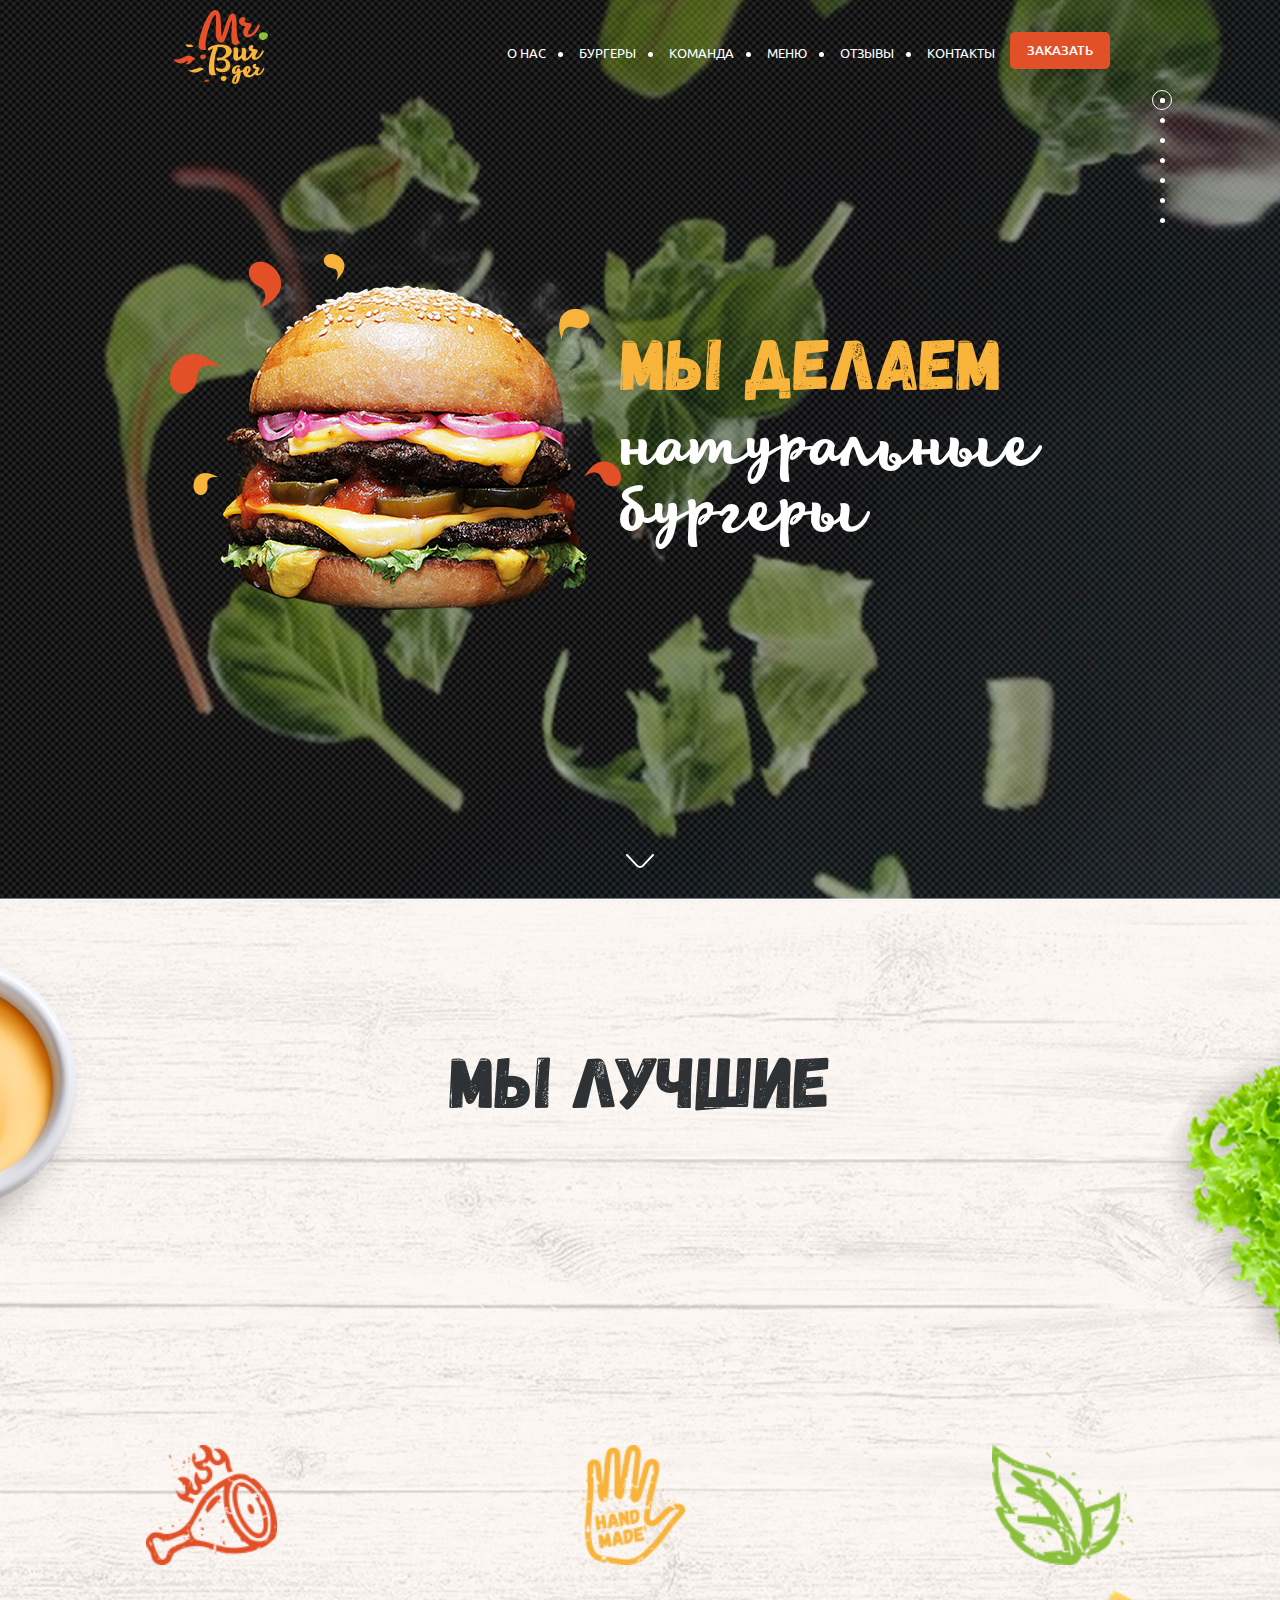
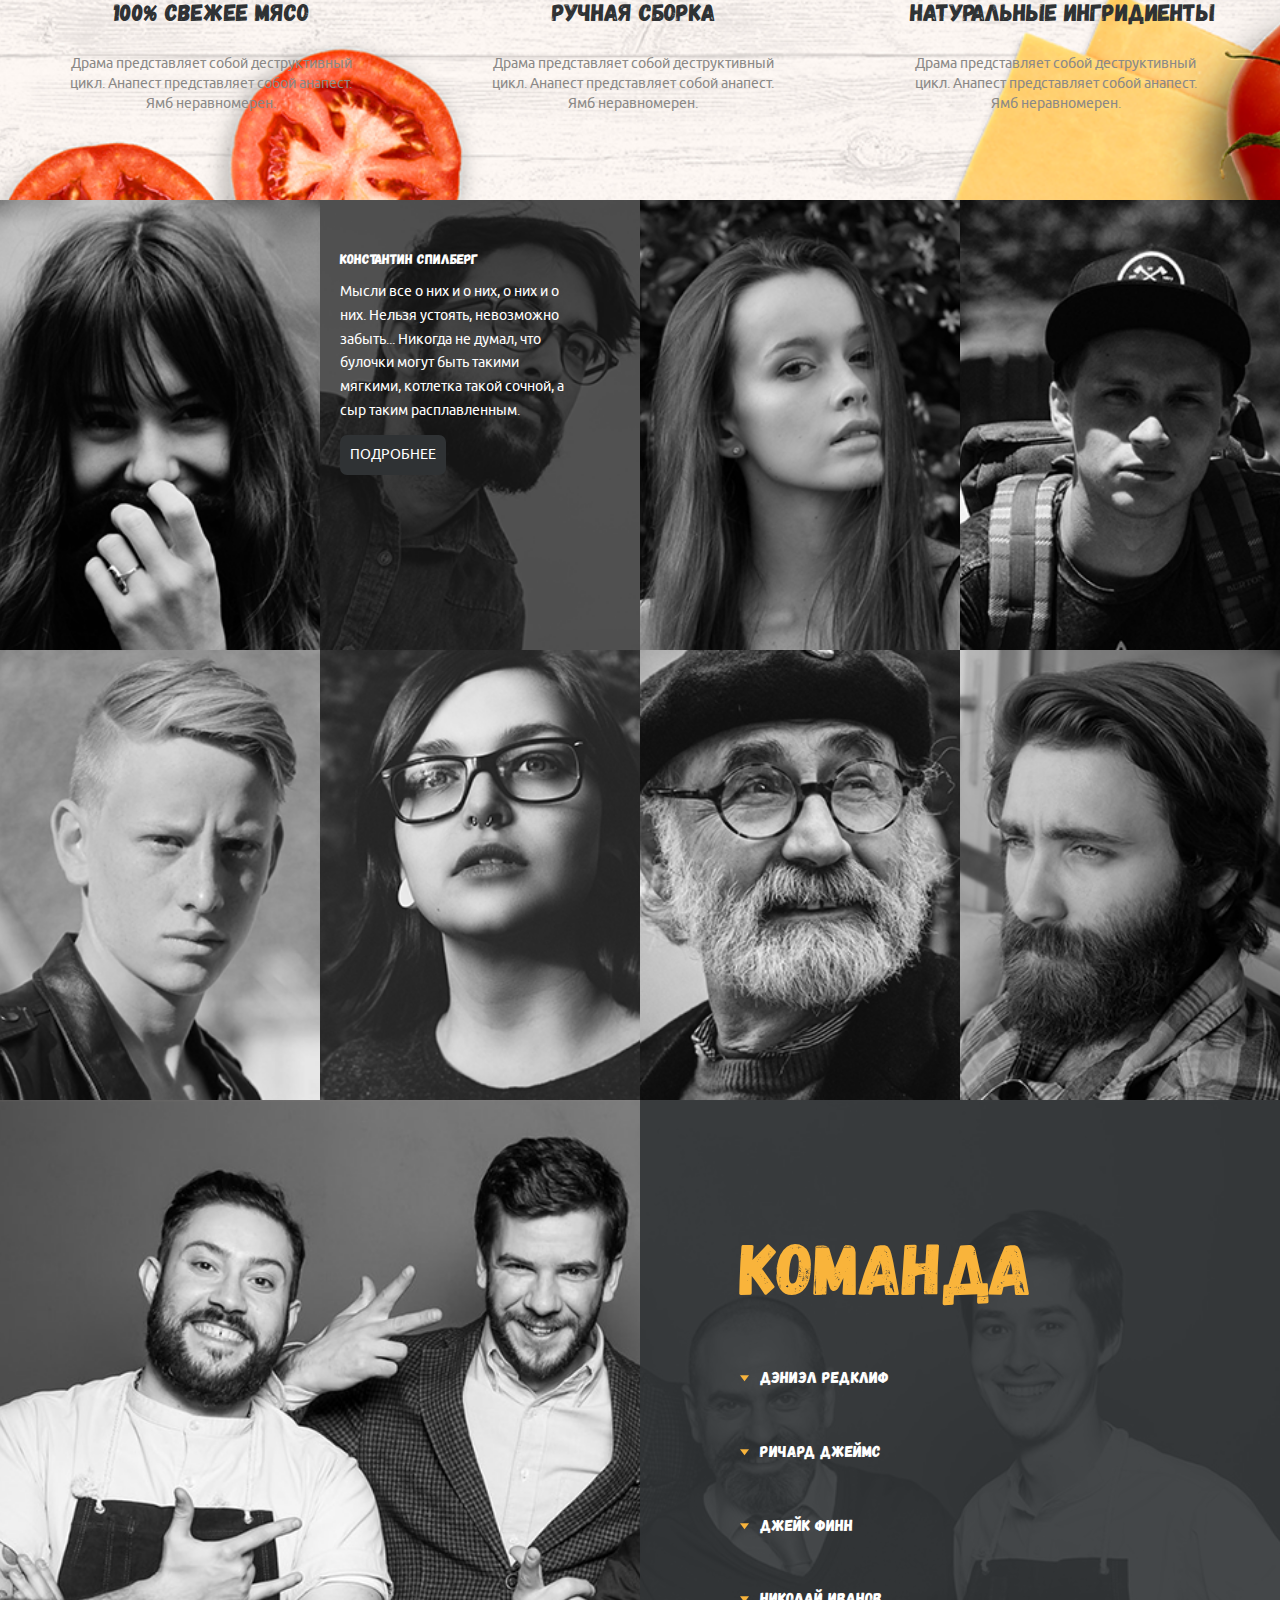
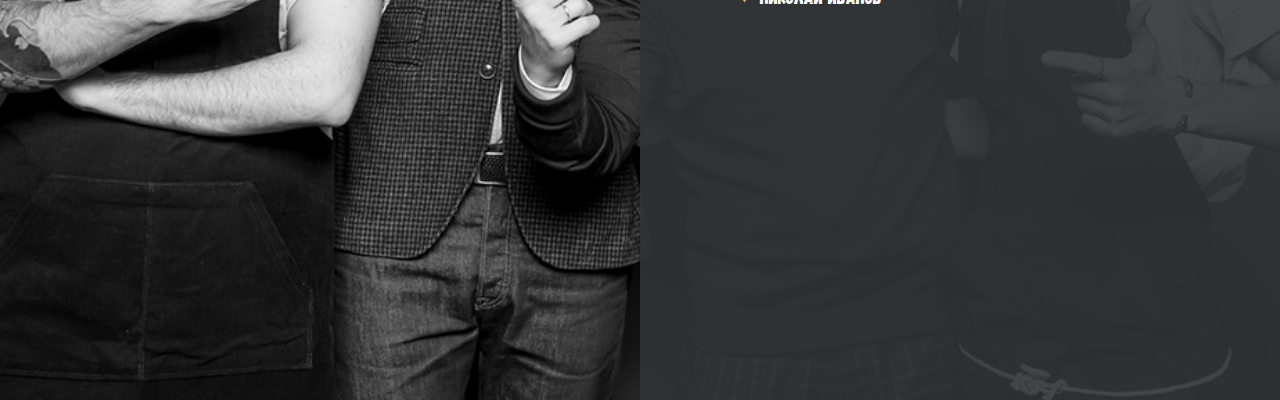
==== index.html @ 76cf5b7a "final section team with overflow:hidden" ====
<!DOCTYPE html>
<html lang="en">

<head>
    <meta charset="UTF-8">
    <link rel="stylesheet" href="css/normalize.css">
    <link rel="stylesheet" href="css/main.css">
    <title>Burgers</title>
</head>

<body>
    <div class="wrapper">
        <div class="maincontent">

            <section class="section hero">
                <div class="container hero__container">
                    <header class="header">

                        <div class="header__logo">
                            <a href="#" class="logo">
                                <img src="img/logo.svg" alt="logo" class="logo__img">
                            </a>
                        </div>

                        <div class="header__menu">
                            <nav class="nav">
                                <ul class="nav__list">
                                    <li class="nav__item"><a href="" class="nav__link">о нас</a></li>
                                    <li class="nav__item"><a href="" class="nav__link">бургеры</a></li>
                                    <li class="nav__item"><a href="" class="nav__link">команда</a></li>
                                    <li class="nav__item"><a href="" class="nav__link">меню</a></li>
                                    <li class="nav__item"><a href="" class="nav__link">отзывы</a></li>
                                    <li class="nav__item"><a href="" class="nav__link">контакты</a></li>
                                </ul>
                            </nav>
                        </div>

                        <div class="header__btn">
                            <a href="" class="order-link">Заказать</a>
                        </div>

                    </header>

                    <div class="hero__content">
                        <div class="hero-img"><img src="img/content/drops.png" alt="drops"></div>
                        <div class="hero__description">
                            <h2 class="section__title">Мы делаем</h2>
                            <div class="hero__description-text">натуральные бургеры</div>
                        </div>
                    </div>

                    <div class="hero__content__bottom">

                        <img src="img/content/arrow-scroll.svg" alt="" id="arrow">

                    </div>

                </div>
            </section>






            <section class="section best">

                <div class="container">
                    <h2 class="section__title section__title--best">Мы лучшие</h2>
                </div>

                <div class="best__content">

                    <div class="content-first">
                        <img src="img/content/meat.png" alt="meat" height="120px">
                        <p class="content__top">100% свежее мясо</p>
                        <p class="content__bottom">Драма представляет собой деструктивный цикл. Анапест представляет собой анапест. Ямб неравномерен.</p>
                    </div>

                    <div class="content__second">
                        <img src="img/content/hand.png" alt="meat" height="120px">
                        <p class="content__top">Ручная сборка</p>
                        <p class="content__bottom">Драма представляет собой деструктивный цикл. Анапест представляет собой анапест. Ямб неравномерен.</p>
                    </div>

                    <div class="content__third">
                        <img src="img/content/natural.png" alt="meat" height="120px">
                        <p class="content__top">Натуральные ингридиенты</p>
                        <p class="content__bottom">Драма представляет собой деструктивный цикл. Анапест представляет собой анапест. Ямб неравномерен.</p>
                    </div>

                </div>

            </section>

            <section class="section reviews">

                <!-- <div class="reviews__content"> -->

                <div class="reviews__first line">

                    <div class="img-line">
                        <img src="img/content/photo8.png" alt="photo8">
                    </div>

                    <div class="img-line">
                        <img src="img/content/photo7.png" alt="photo7">
                        <p class="line__first"><span id="first--id">Константин Спилберг</span></p>
                        <p class="line__second"><span id="second--id">Мысли все о них и о них, о них и о них. Нельзя устоять, невозможно забыть... Никогда не думал, что булочки могут быть такими мягкими, котлетка такой сочной, а сыр таким расплавленным.</span></p>
                        <p class="line__third"><span id="third--id">ПОДРОБНЕЕ</span></p>
                    </div>

                    <div class="img-line">
                        <img src="img/content/photo6.png" alt="photo6">
                    </div>

                    <div class="img-line">
                        <img src="img/content/photo5.png" alt="photo5">
                    </div>

                </div>

                <div class="reviews__second line">

                    <div class="img-line">
                        <img src="img/content/photo4.png" alt="photo4">
                    </div>

                    <div class="img-line">
                        <img src="img/content/photo3.png" alt="photo3">
                    </div>

                    <div class="img-line">
                        <img src="img/content/photo2.png" alt="photo2">
                    </div>

                    <div class="img-line">
                        <img src="img/content/photo1.png" alt="photo1">
                    </div>

                </div>

                <!--    </div> -->
            </section>



            <section class="section team">

                <div class="team__right">

                    <div class="right__content">

                        <h2 class="section__title">Команда</h2>

                        <div class="content__accordeon">

                            <div class="accordeon">

                                <img src="img/content/Polygon.png" alt="" class="str">

                                <p class="accordeon__text">Дэниэл Редклиф</p>

                                <div class="active__block">

                                    <div class="active__block__img">
                                        <img src="img/content/aphex.png" alt="photo" height="111px">
                                    </div>



                                    <div class="active__block__text">
                                        <p>Оператор</p>
                                        <p>С радостью поможет подобрать идеальный бургер и оформить заказ.</p>
                                    </div>

                                </div>



                            </div>

                            <div class="accordeon">

                                <img src="img/content/Polygon.png" alt="str" class="str">

                                <p class="accordeon__text">Ричард Джеймс</p>

                                <div class="active__block">

                                    <div class="active__block__img">
                                        <img src="img/content/aphex.png" alt="photo" height="111px">
                                    </div>



                                    <div class="active__block__text">
                                        <p>Оператор</p>
                                        <p>С радостью поможет подобрать идеальный бургер и оформить заказ.</p>
                                    </div>

                                </div>

                            </div>

                            <div class="accordeon">

                                <img src="img/content/Polygon.png" alt="" class="str">

                                <p class="accordeon__text">Джейк Финн</p>

                                <div class="active__block">

                                    <div class="active__block__img">
                                        <img src="img/content/aphex.png" alt="photo" height="111px">
                                    </div>



                                    <div class="active__block__text">
                                        <p>Оператор</p>
                                        <p>С радостью поможет подобрать идеальный бургер и оформить заказ.</p>
                                    </div>

                                </div>

                            </div>


                            <div class="accordeon">

                                <img src="img/content/Polygon.png" alt="" class="str">

                                <p class="accordeon__text">Николай Иванов</p>

                                <div class="active__block">

                                    <div class="active__block__img">
                                        <img src="img/content/aphex.png" alt="photo" height="111px">
                                    </div>



                                    <div class="active__block__text">
                                        <p>Оператор</p>
                                        <p>С радостью поможет подобрать идеальный бургер и оформить заказ.</p>
                                    </div>

                                </div>

                            </div>


                        </div>


                    </div>

                </div>

            </section>










        </div>
    </div>




    <nav class="sidebar-section">
        <ul>
            <li class="rnav__item point-active">
                <a class="new" href="#"></a>
            </li>
            <li class="rnav__item">
                <a class="new" href="#"></a>
            </li>
            <li class="rnav__item">
                <a class="new" href="#"></a>
            </li>
            <li class="rnav__item">
                <a class="new" href="#"></a>
            </li>
            <li class="rnav__item">
                <a class="new" href="#"></a>
            </li>
            <li class="rnav__item">
                <a class="new" href="#"></a>
            </li>
            <li class="rnav__item">
                <a class="new" href="#"></a>
            </li>
            <li class="rnav__item">
                <a class="new" href="#"></a>
            </li>
        </ul>
    </nav>

</body>

</html>
---- css/main.css ----
@font-face {
  font-family: 'Lifehack';
  src: url("../fonts/lifehack_medium-webfont.woff2") format("woff2"), url("../fonts/lifehack_medium-webfont.woff") format("woff");
  font-weight: normal;
  font-style: normal; }

@font-face {
  font-family: 'Gagalin';
  src: url("../fonts/gagalin-regular-webfont.woff2") format("woff2"), url("../fonts/gagalin-regular-webfont.woff") format("woff");
  font-weight: normal;
  font-style: normal; }

@font-face {
  font-family: 'Ubuntu';
  src: url("../fonts/ubuntu/ubuntu-medium-webfont.woff2") format("woff2"), url("../fonts/ubuntu/ubuntu-medium-webfont.woff") format("woff");
  font-weight: 500;
  font-style: normal; }

@font-face {
  font-family: 'Ubuntu';
  src: url("../fonts/ubuntu/ubuntu-regular-webfont.woff2") format("woff2"), url("../fonts/ubuntu/ubuntu-regular-webfont.woff") format("woff");
  font-weight: 400;
  font-style: normal; }

@font-face {
  font-family: 'Ubuntu';
  src: url("../fonts/ubuntu/ubuntu-b-webfont.woff2") format("woff2"), url("../fonts/ubuntu/ubuntu-b-webfont.woff") format("woff");
  font-weight: 700;
  font-style: normal; }

@font-face {
  font-family: 'Ubuntu';
  src: url("../fonts/ubuntu/ubuntu-light-webfont.woff2") format("woff2"), url("../fonts/ubuntu/ubuntu-light-webfont.woff") format("woff");
  font-weight: 300;
  font-style: normal; }

body {
  margin: 0;
  padding: 0;
  font-size: 16px;
  font-family: 'Ubuntu', Arial, Helvetica, sans-serif;
  line-height: 1.42;
  color: #2f3234;
  -webkit-font-smoothings: antialiased;
  -moz-osx-font-smoothings: grayscale; }

*,
*::before,
*::after {
  -webkit-box-sizing: border-box;
  box-sizing: border-box; }

body,
html {
  height: 100%; }

ul {
  margin: 0;
  padding: 0;
  list-style: none; }

.visuallyhidden {
  position: absolute;
  width: 1px;
  height: 1px;
  margin: -1px;
  border: 0;
  padding: 0;
  white-space: nowrap;
  -webkit-clip-path: inset(100%);
  clip-path: inset(100%);
  clip: rect(0 0 0 0);
  overflow: hidden; }

.wrapper {
  width: 100%;
  height: 100%; }

.maincontent {
  height: 100%;
  min-height: 650px; }

.container {
  width: 940px;
  margin: 0 auto;
  display: -webkit-box;
  display: -ms-flexbox;
  display: flex;
  -webkit-box-pack: center;
  -ms-flex-pack: center;
  justify-content: center;
  -webkit-box-align: center;
  -ms-flex-align: center;
  align-items: center;
  -webkit-box-orient: vertical;
  -webkit-box-direction: normal;
  -ms-flex-direction: column;
  flex-direction: column; }

.section {
  height: 100%;
  background-color: rgba(0, 0, 0, 0.31);
  min-width: 940px;
  min-height: 650px; }

.order-link {
  min-width: 6.125rem;
  padding: 0.625rem 1.0625rem;
  border-radius: 5px;
  background-color: #e25028;
  color: white;
  text-decoration: none;
  font-size: 0.8125rem;
  font-weight: 500;
  line-height: 1.42;
  text-transform: uppercase;
  -webkit-transition: .5s;
  -o-transition: .5s;
  transition: .5s; }
  .order-link:hover {
    background-color: #cb411b; }

.sidebar-section {
  position: fixed;
  display: -webkit-box;
  display: -ms-flexbox;
  display: flex;
  left: 90%;
  top: 10%; }

.rnav__item {
  display: block;
  width: 20px;
  height: 20px;
  display: -webkit-box;
  display: -ms-flexbox;
  display: flex;
  -webkit-box-align: center;
  -ms-flex-align: center;
  align-items: center;
  -webkit-box-pack: center;
  -ms-flex-pack: center;
  justify-content: center; }

#right-nav a {
  display: block;
  width: 5px;
  height: 5px; }

a.new:after {
  content: '';
  display: block;
  width: 5px;
  height: 5px;
  background: #fff;
  border-radius: 50%; }

.point-active {
  border: 1px solid #fff;
  border-radius: 50%;
  position: absolute; }

.hero {
  background-image: url("../img/bg/bg1.png");
  background-repeat: no-repeat;
  background-position: 50%;
  background-size: cover;
  position: relative; }

.header {
  width: 100%;
  display: -webkit-box;
  display: -ms-flexbox;
  display: flex;
  -webkit-box-pack: justify;
  -ms-flex-pack: justify;
  justify-content: space-between;
  -webkit-box-align: center;
  -ms-flex-align: center;
  align-items: center;
  padding-top: 10px; }

.header__logo {
  margin-right: auto; }

.nav {
  margin-right: 0.9375rem; }

.nav__list {
  margin: 0;
  padding: 0; }

.nav__item {
  display: inline-block;
  vertical-align: middle;
  white-space: nowrap; }
  .nav__item:after {
    display: inline-block;
    vertical-align: middle;
    content: ' ';
    width: 5px;
    height: 5px;
    border-radius: 2.5px;
    background-color: #fff;
    margin: 0 12px; }
  .nav__item:last-child:after {
    display: none; }

.nav__link {
  color: #fff;
  font-size: 13px;
  font-weight: 400;
  line-height: 1.42;
  text-transform: uppercase;
  text-decoration: none;
  display: inline-block;
  vertical-align: middle;
  -webkit-transition: .5s;
  -o-transition: .5s;
  transition: .5s; }
  .nav__link:hover {
    text-decoration: underline; }

.hero__container {
  height: 100%;
  display: -webkit-box;
  display: -ms-flexbox;
  display: flex;
  -webkit-box-orient: vertical;
  -webkit-box-direction: normal;
  -ms-flex-direction: column;
  flex-direction: column;
  -webkit-box-pack: center;
  -ms-flex-pack: center;
  justify-content: center;
  -webkit-box-align: center;
  -ms-flex-align: center;
  align-items: center; }

.hero__content {
  width: 100%;
  display: -webkit-box;
  display: -ms-flexbox;
  display: flex;
  -ms-flex-wrap: wrap;
  flex-wrap: wrap;
  -webkit-box-flex: 1;
  -ms-flex-positive: 1;
  flex-grow: 1;
  -webkit-box-align: center;
  -ms-flex-align: center;
  align-items: center;
  padding-bottom: 15%; }

.hero__img,
.hero__description {
  -ms-flex-preferred-size: 50%;
  flex-basis: 50%;
  display: -webkit-box;
  display: -ms-flexbox;
  display: flex; }

.hero__description {
  -webkit-box-orient: vertical;
  -webkit-box-direction: normal;
  -ms-flex-direction: column;
  flex-direction: column;
  -webkit-box-pack: center;
  -ms-flex-pack: center;
  justify-content: center; }

.section__title {
  color: #f9b43b;
  font-family: 'Gagalin';
  font-size: 4.5rem;
  font-weight: 300;
  line-height: 1.42;
  margin: 0;
  padding-top: 60px; }

.hero__description-text {
  color: #fff;
  font-family: 'Lifehack';
  font-size: 4.0625rem;
  font-weight: 400;
  line-height: 1; }

.hero__content__bottom {
  margin-bottom: 25px; }

.best {
  background-image: url("../img/bg/bg2.png");
  background-repeat: no-repeat;
  background-position: center bottom;
  background-size: cover; }

.section__title--best {
  color: #2f3234;
  padding: 0;
  margin-bottom: 3.75rem;
  display: -webkit-box;
  display: -ms-flexbox;
  display: flex;
  -webkit-box-pack: center;
  -ms-flex-pack: center;
  justify-content: center;
  margin-top: 8.3125rem; }

.best__content {
  display: -webkit-flex;
  display: -moz-flex;
  display: -ms-flex;
  display: -o-flex;
  display: -webkit-box;
  display: -ms-flexbox;
  display: flex;
  -ms-flex-pack: distribute;
  justify-content: space-around;
  text-align: center;
  margin-top: 15.625rem; }

.content__top {
  font-size: 1.5075rem;
  color: #2f3234;
  font-family: 'Gagalin'; }

.content__bottom {
  font-size: 0.87562rem;
  color: #8b8987;
  width: 18.25rem; }

.reviews {
  background-repeat: no-repeat;
  background-position: center bottom;
  background-size: cover;
  font-size: 0;
  display: -webkit-box;
  display: -ms-flexbox;
  display: flex;
  -webkit-box-orient: vertical;
  -webkit-box-direction: normal;
  -ms-flex-direction: column;
  flex-direction: column; }

.line {
  display: -webkit-flex;
  display: -moz-flex;
  display: -ms-flex;
  display: -o-flex;
  display: -webkit-box;
  display: -ms-flexbox;
  display: flex;
  -webkit-box-pack: center;
  -ms-flex-pack: center;
  justify-content: center;
  -webkit-box-flex: 1;
  -ms-flex: 1 1 auto;
  flex: 1 1 auto; }

.line img {
  -o-object-fit: cover;
  object-fit: cover;
  width: 100%;
  height: 100%; }

.img-line {
  width: 25%;
  position: relative; }

.line__first {
  position: absolute;
  top: 3.125rem;
  left: 20px;
  font-family: 'Gagalin'; }

.line__second {
  position: absolute;
  top: 5rem;
  left: 1.25rem;
  width: 15rem; }

.line__third {
  position: absolute;
  top: 14.6875rem;
  left: 1.25rem;
  background-color: #2f3234;
  padding: 0.625rem;
  border-radius: 0.4375rem; }

.line__third:hover {
  background-color: #1f2122; }

#first--id {
  color: white;
  font-size: 0.875rem; }

#second--id {
  color: white;
  font-size: 0.875rem;
  line-height: 1.7; }

#third--id {
  color: white;
  font-size: 0.875rem; }

.reviews__content {
  position: absolute;
  min-height: 100%;
  width: 100%; }

.team {
  background-image: url("../img/bg/bg3.png");
  background-repeat: no-repeat;
  background-position: 50%;
  background-size: cover;
  position: relative; }

.team__right {
  position: absolute;
  height: 100%;
  width: 50%;
  right: 0rem;
  background: rgba(49, 52, 54, 0.9); }

.right__content {
  margin-top: 3.75rem;
  margin-left: 6.25rem; }

.content__accordeon {
  margin-top: 2.8125rem; }

.accordeon__text {
  margin-left: 1.25rem; }

.accordeon img {
  float: left;
  margin-top: 0.5rem; }

.accordeon {
  margin-bottom: 35px;
  font-family: 'Gagalin';
  color: white; }

.active__block {
  overflow: hidden;
  height: 0; }

.accordeon__active {
  color: #efad3a; }
  .accordeon__active .active__block__text {
    width: 14.5rem;
    margin-left: 1.375rem;
    line-height: 25px;
    color: white; }
  .accordeon__active .str {
    -moz-transform: scaleY(-1);
    -o-transform: scaleY(-1);
    -webkit-transform: scaleY(-1);
    -ms-transform: scaleY(-1);
    transform: scaleY(-1); }
  .accordeon__active .active__block {
    display: -webkit-box;
    display: -ms-flexbox;
    display: flex;
    margin-left: 0.9375rem;
    font-size: 0.875rem;
    font-family: 'Ubuntu';
    color: white;
    text-align: left;
    overflow: auto;
    height: 100%; }
  .accordeon__active .active__block__img {
    margin-top: 0.375rem; }

/*# sourceMappingURL=main.css.map */
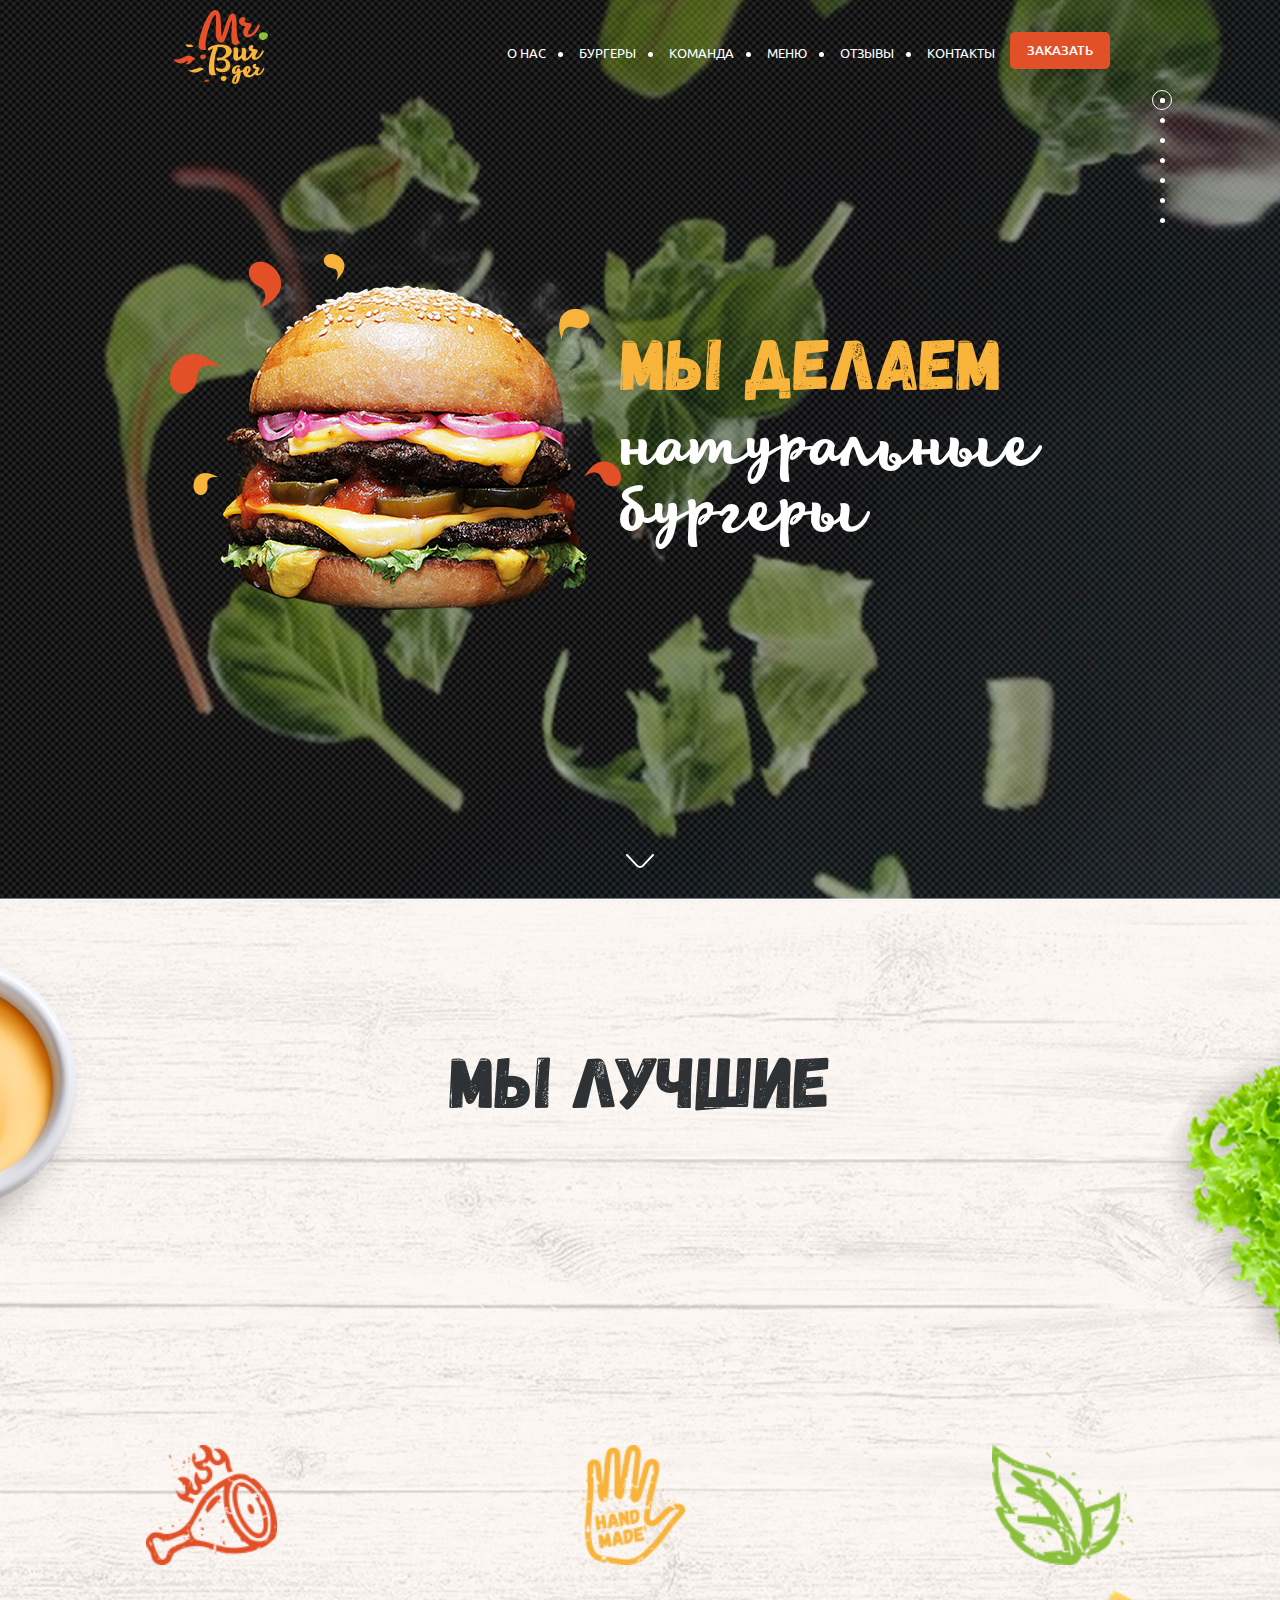
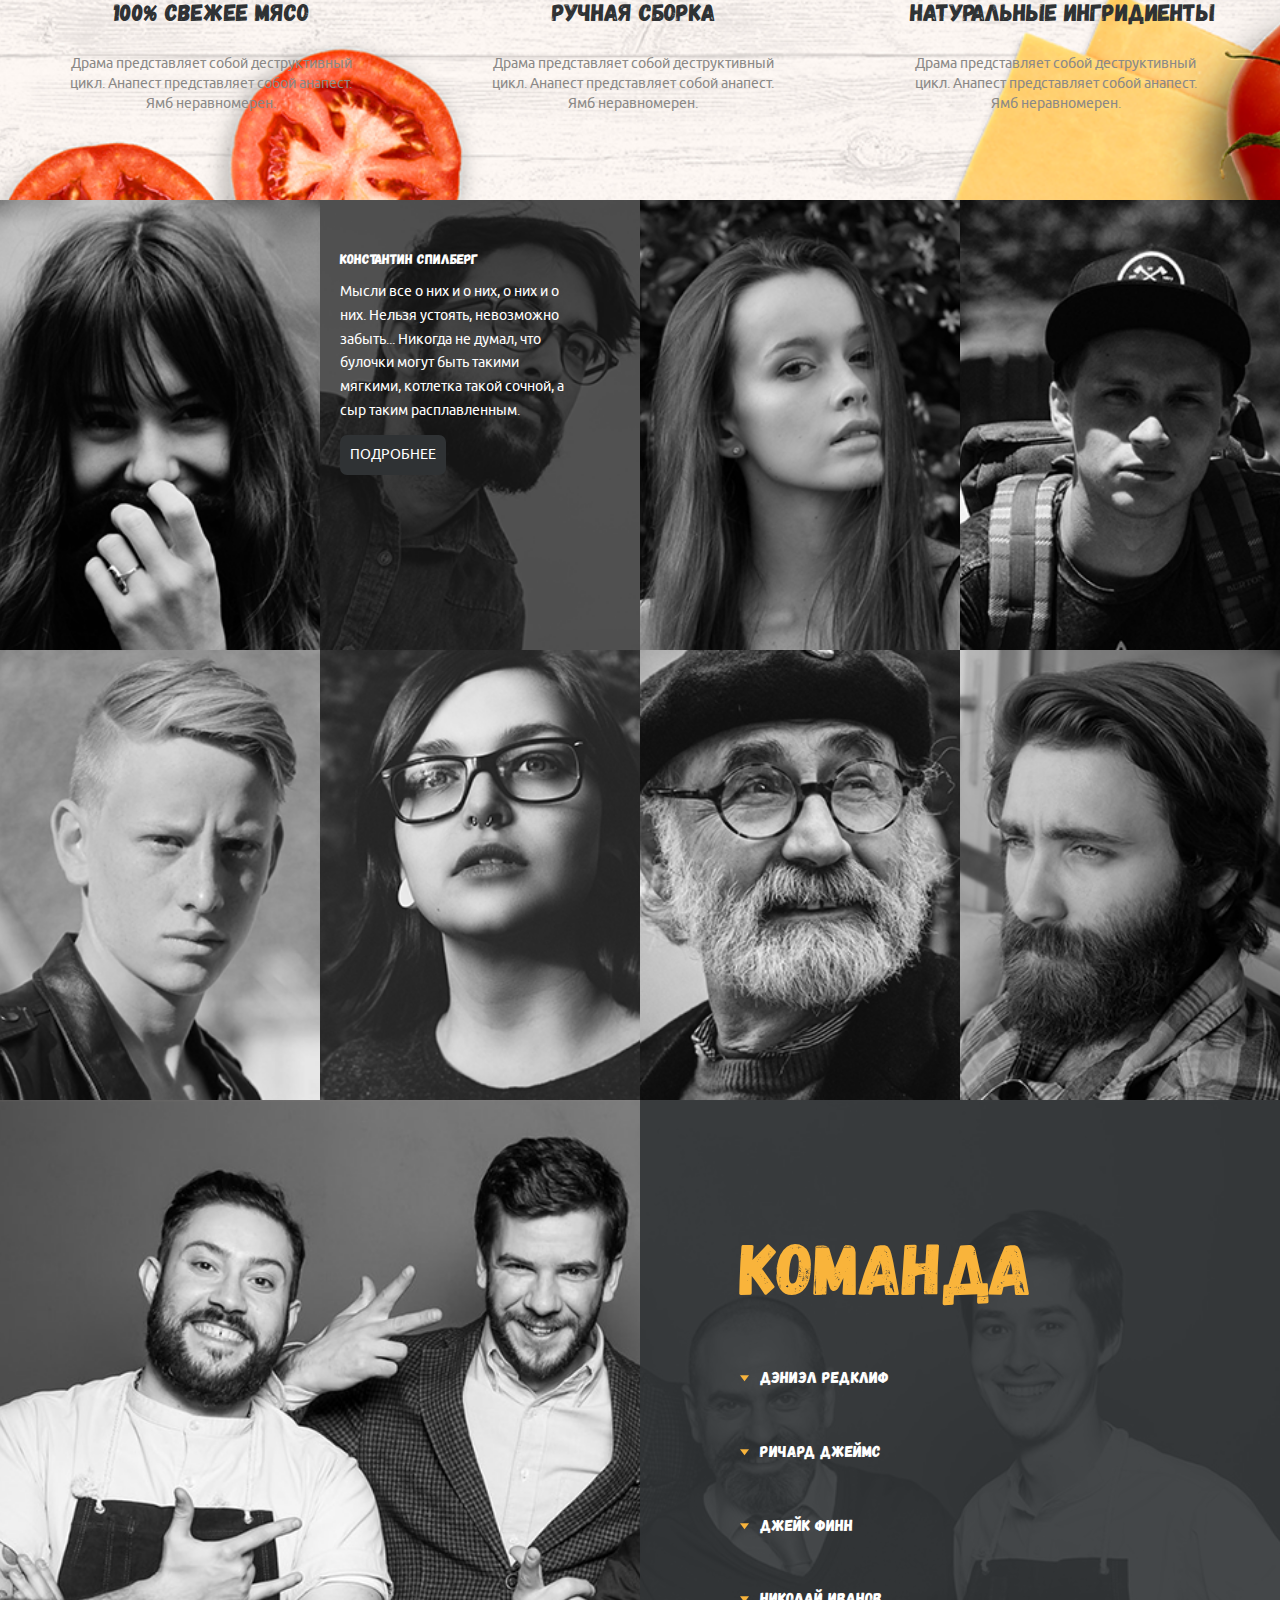
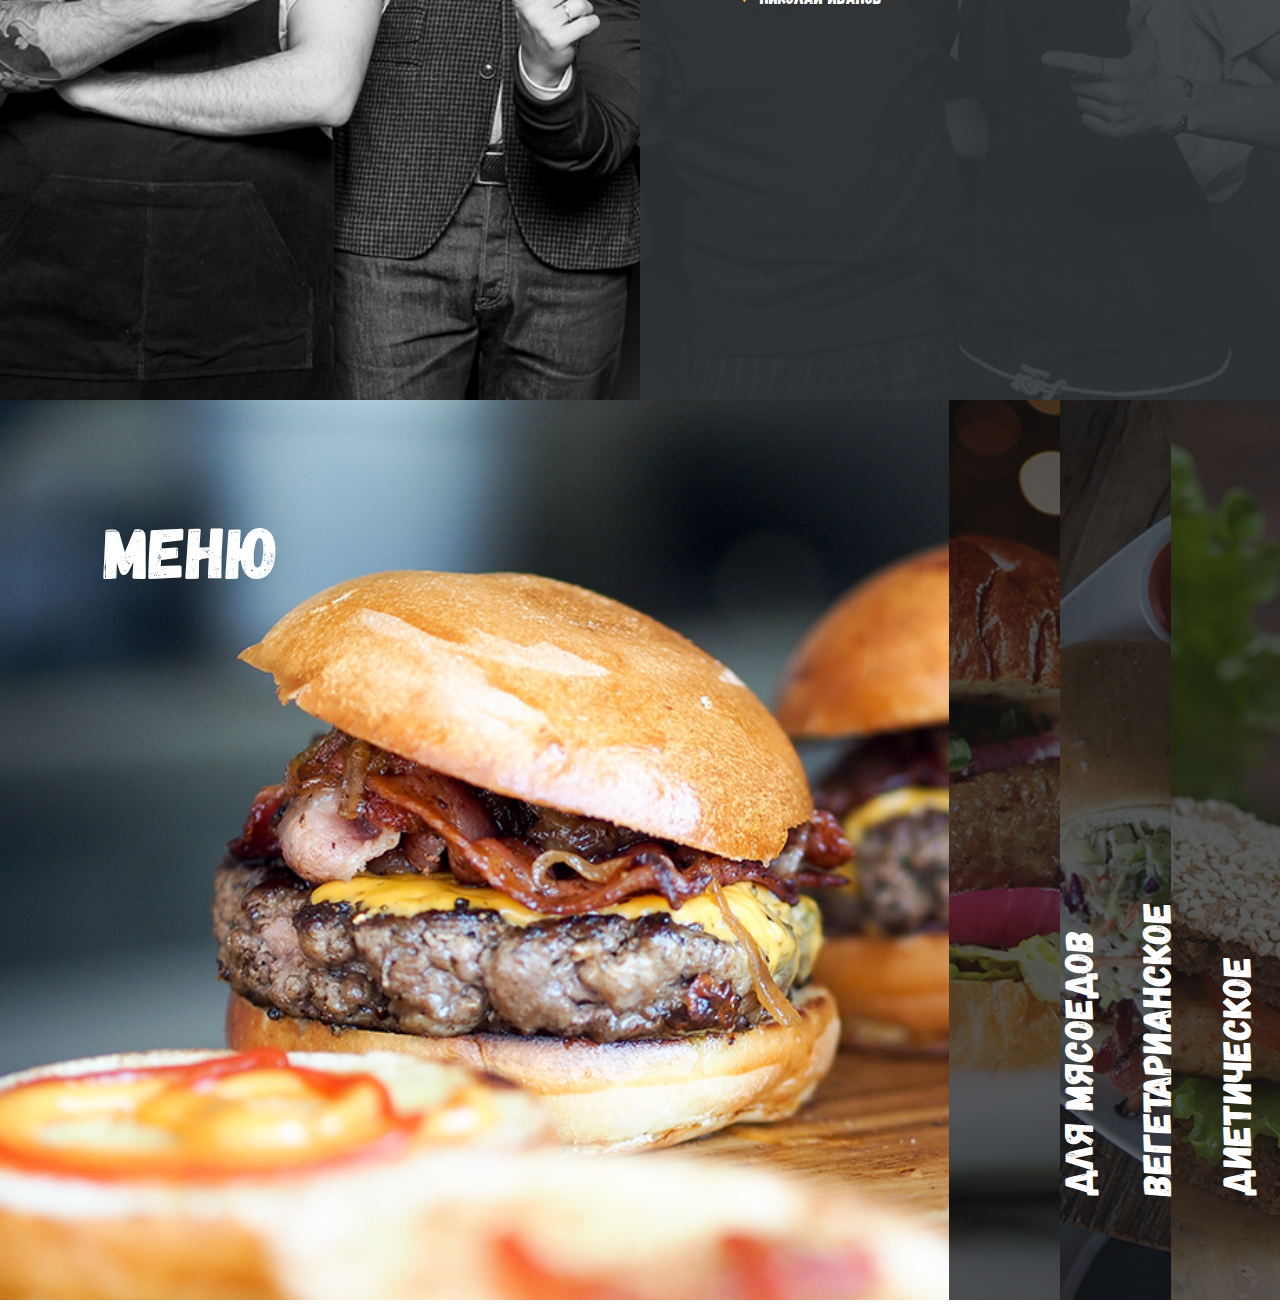
==== commit a11df88f: "section menu" ====
--- a/index.html
+++ b/index.html
@@ -229,7 +229,7 @@
 
                             <div class="accordeon">
 
-                                <img src="img/content/Polygon.png" alt="" class="str">
+                                <img src="img/content/Polygon.png" alt="polygon" class="str">
 
                                 <p class="accordeon__text">Николай Иванов</p>
 
@@ -261,7 +261,32 @@
             </section>
 
 
-
+            <section class="section menu">
+
+                <div class="menu__right">
+
+                    <p class="menu__text">Меню</p>
+
+                    <div class="right__first accordeon__menu">
+                        <img src="img/content/accordeon1.png" alt="accordeon1">
+                        <p class="text__accordeon__first">Для мясоедов</p>
+                    </div>
+
+                    <div class="right__second accordeon__menu">
+                        <img src="img/content/accordeon2.png" alt="accordeon2">
+                        <p class="text__accordeon__second">Вегетарианское</p>
+                    </div>
+
+                    <div class="right__third accordeon__menu">
+                        <img src="img/content/accordeon3.png" alt="accordeon3">
+                        <p class="text__accordeon__third">Диетическое</p>
+                    </div>
+
+
+
+                </div>
+
+            </section>
 
 
 
--- a/css/main.css
+++ b/css/main.css
@@ -472,4 +472,77 @@
   .accordeon__active .active__block__img {
     margin-top: 0.375rem; }
 
+.menu {
+  background-image: url("../img/bg/bg4.png");
+  background-repeat: no-repeat;
+  background-position: 50%;
+  background-size: cover;
+  position: relative; }
+
+.menu__right {
+  display: -webkit-box;
+  display: -ms-flexbox;
+  display: flex;
+  height: 100%;
+  position: relative;
+  -webkit-box-pack: end;
+  -ms-flex-pack: end;
+  justify-content: flex-end; }
+
+.accordeon__menu img {
+  height: 100%;
+  -o-object-fit: cover;
+  object-fit: cover;
+  width: 100%; }
+
+.menu__text {
+  font-family: 'Gagalin';
+  font-size: 4.5rem;
+  color: white;
+  margin-right: auto;
+  margin-left: 6.5rem;
+  margin-top: 6.5rem; }
+
+.text__accordeon__first {
+  position: absolute;
+  bottom: 10.625rem;
+  right: 4.0625rem;
+  font-family: 'Gagalin';
+  font-size: 2.5rem;
+  color: white;
+  width: 16.875rem;
+  -webkit-transform: rotate(270deg);
+  -moz-transform: rotate(270deg);
+  -o-transform: rotate(270deg);
+  -ms-transform: rotate(270deg);
+  transform: rotate(270deg); }
+
+.text__accordeon__second {
+  position: absolute;
+  bottom: 10.625rem;
+  right: -0.8125rem;
+  font-family: 'Gagalin';
+  font-size: 2.5rem;
+  color: white;
+  width: 16.875rem;
+  -webkit-transform: rotate(270deg);
+  -moz-transform: rotate(270deg);
+  -o-transform: rotate(270deg);
+  -ms-transform: rotate(270deg);
+  transform: rotate(270deg); }
+
+.text__accordeon__third {
+  position: absolute;
+  bottom: 10.625rem;
+  right: -5.8125rem;
+  font-family: 'Gagalin';
+  font-size: 2.5rem;
+  color: white;
+  width: 16.875rem;
+  -webkit-transform: rotate(270deg);
+  -moz-transform: rotate(270deg);
+  -o-transform: rotate(270deg);
+  -ms-transform: rotate(270deg);
+  transform: rotate(270deg); }
+
 /*# sourceMappingURL=main.css.map */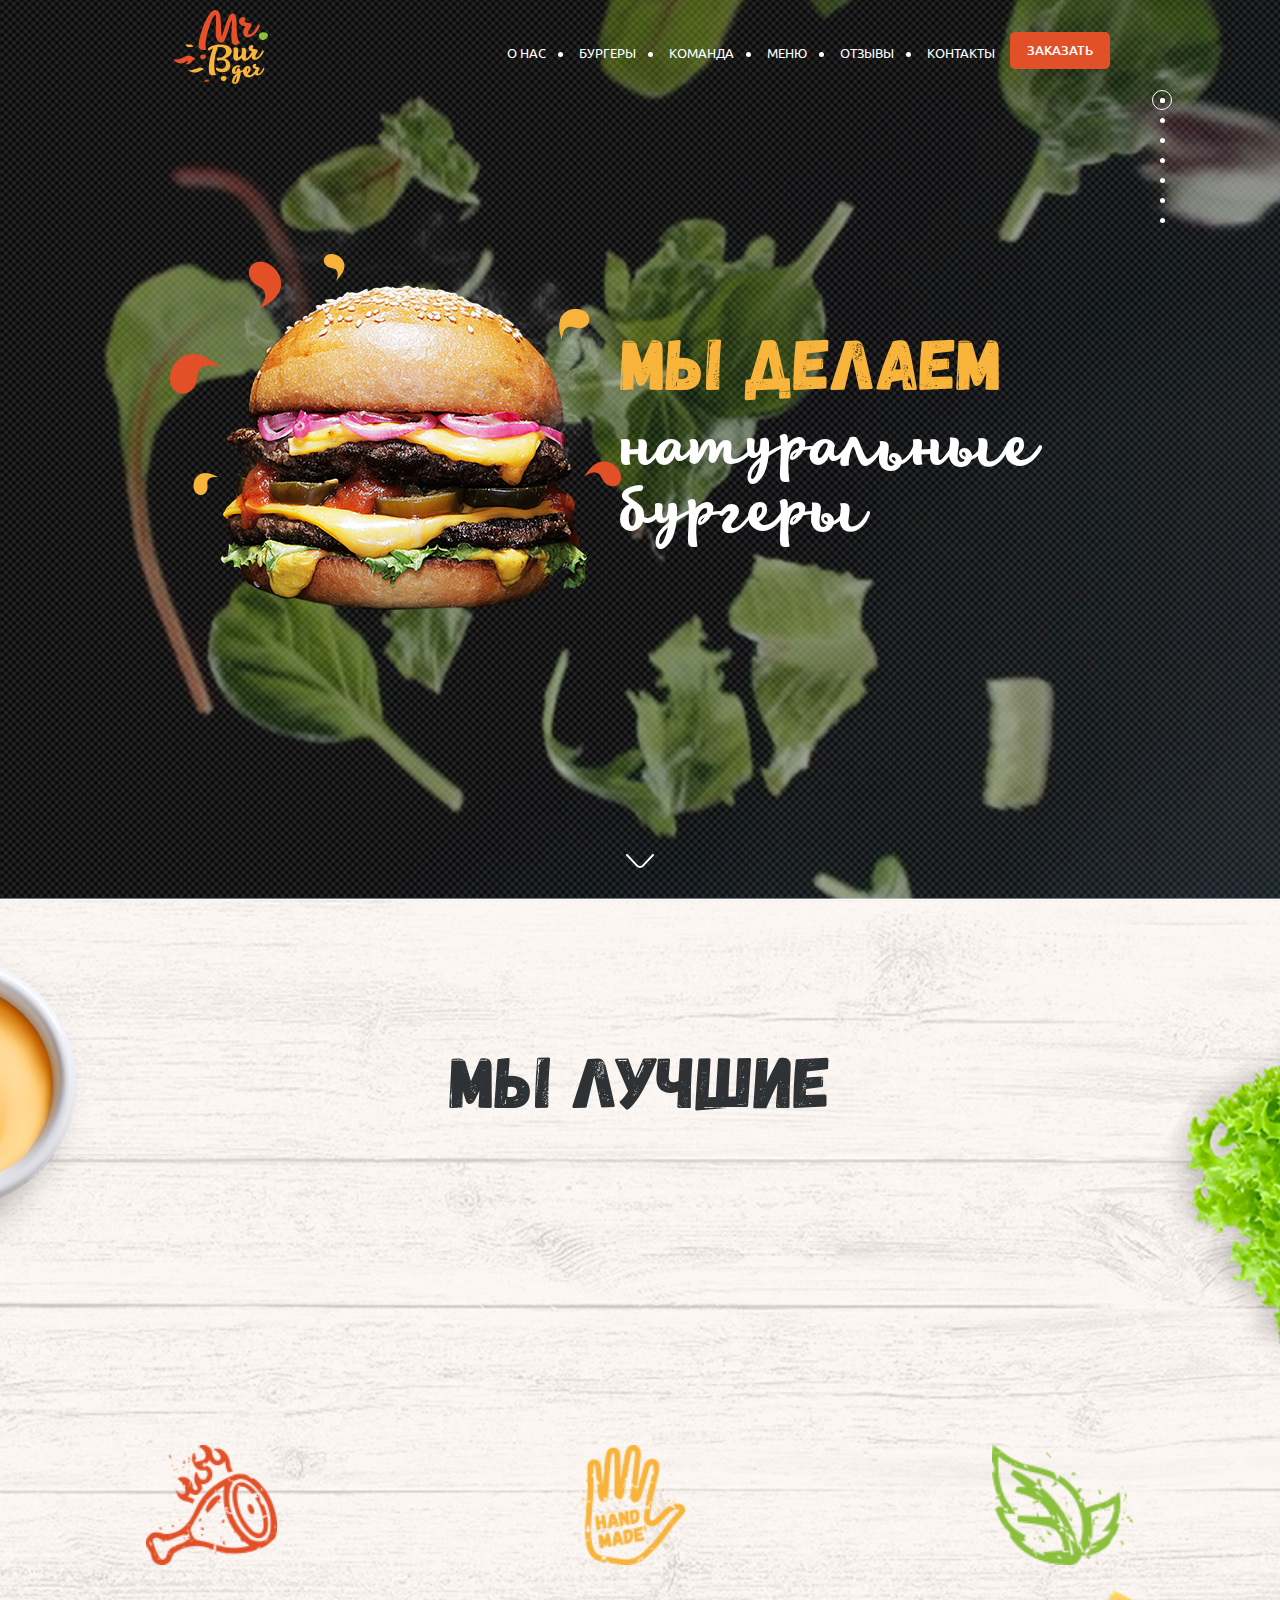
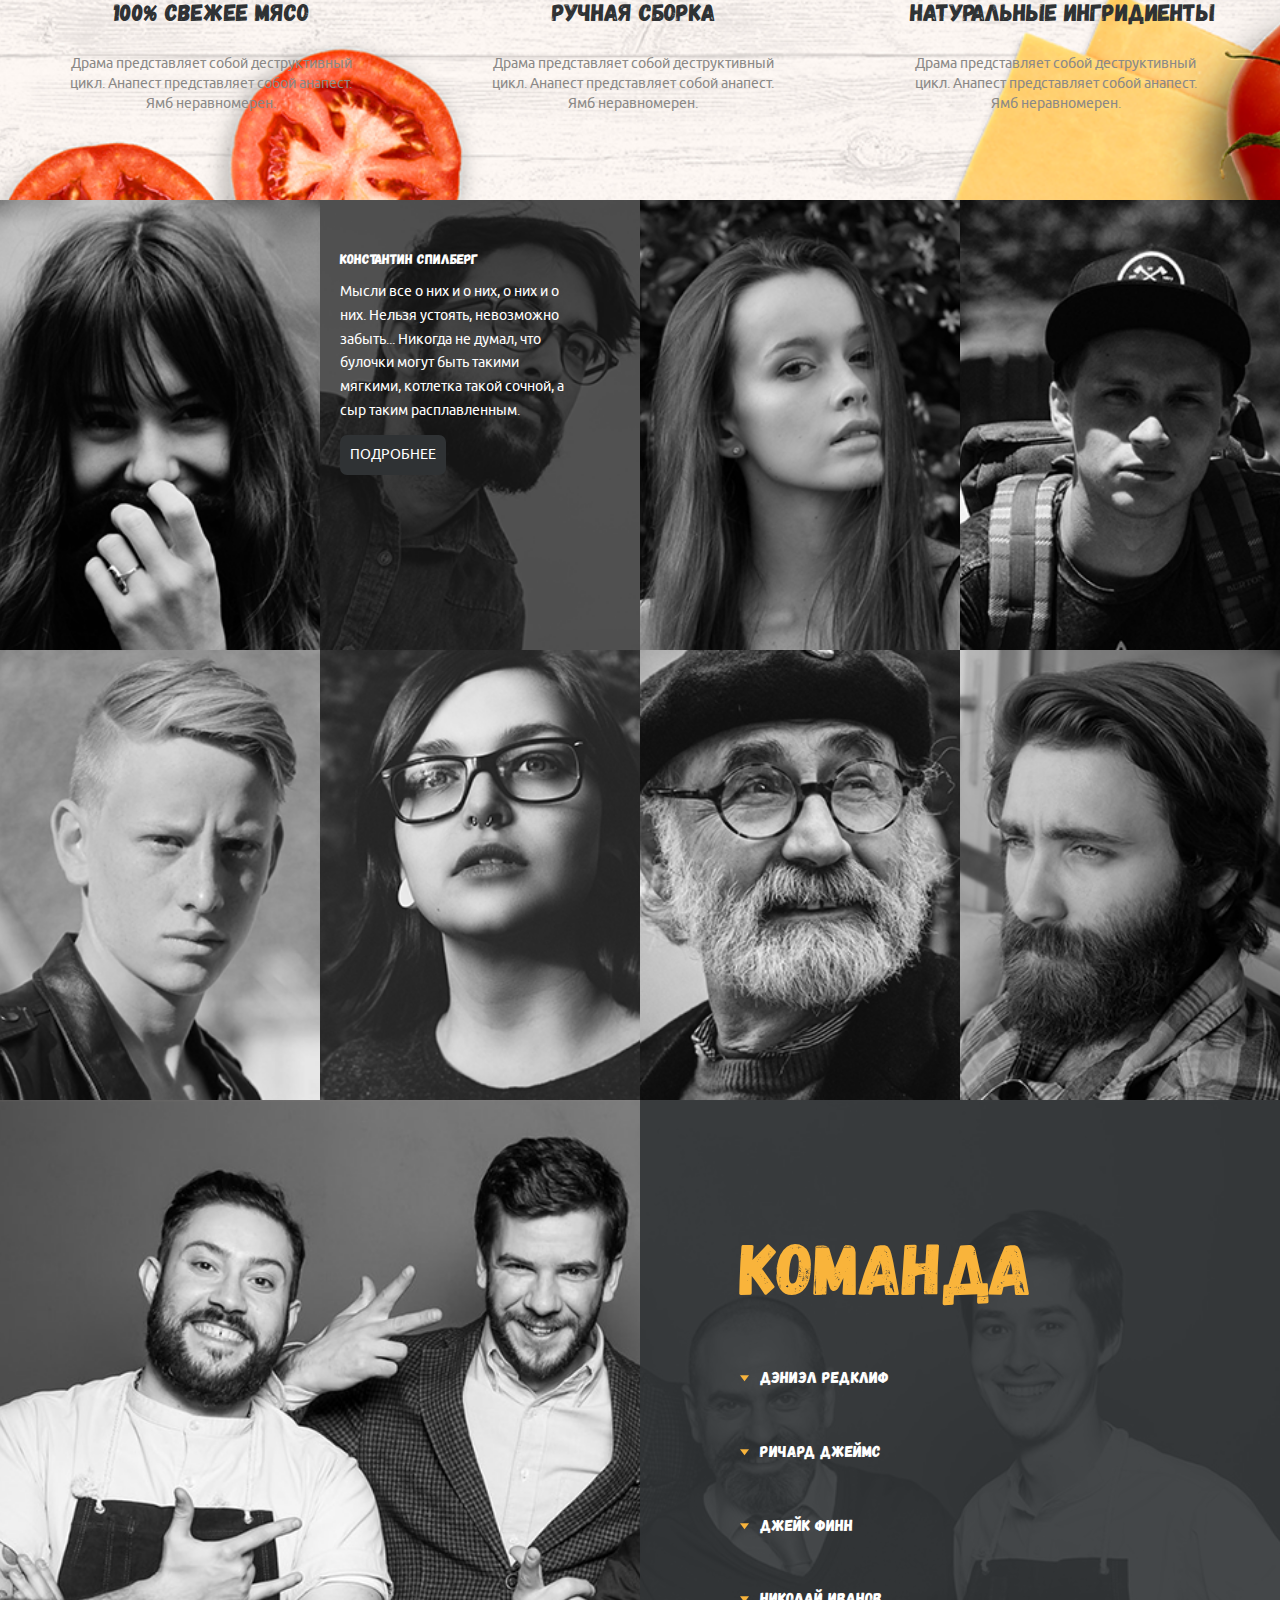
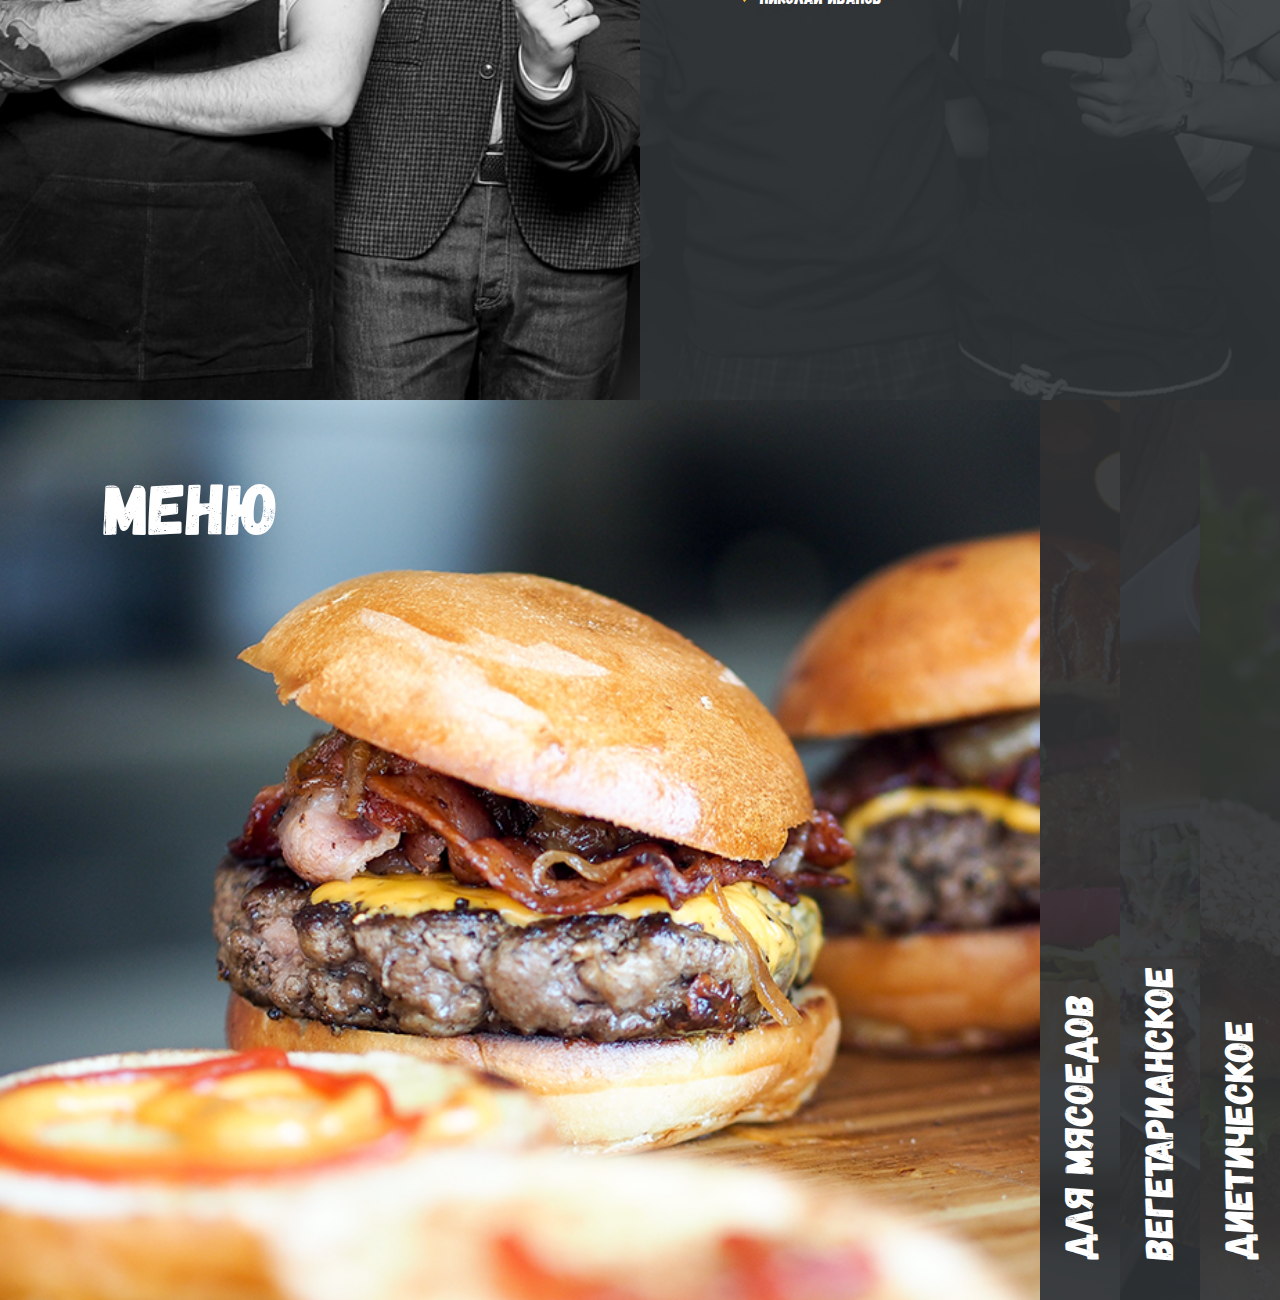
==== commit 8a8e5bdc: "final section menu" ====
--- a/index.html
+++ b/index.html
@@ -263,28 +263,62 @@
 
             <section class="section menu">
 
-                <div class="menu__right">
-
-                    <p class="menu__text">Меню</p>
-
-                    <div class="right__first accordeon__menu">
-                        <img src="img/content/accordeon1.png" alt="accordeon1">
-                        <p class="text__accordeon__first">Для мясоедов</p>
-                    </div>
-
-                    <div class="right__second accordeon__menu">
-                        <img src="img/content/accordeon2.png" alt="accordeon2">
-                        <p class="text__accordeon__second">Вегетарианское</p>
-                    </div>
-
-                    <div class="right__third accordeon__menu">
-                        <img src="img/content/accordeon3.png" alt="accordeon3">
-                        <p class="text__accordeon__third">Диетическое</p>
-                    </div>
-
-
-
-                </div>
+                <div class="menu__content">
+
+                    <div class="section__title" id="menu-title">Меню</div>
+
+                    <div class="m-list">
+
+                        <div class="m-list__item firstmenu">
+                            <div class="m-list__title"><span class="m-list__rotation">Для мясоедов</span></div>
+                            <div class="m-list__text">
+                                <p>Речевой акт редуцирует диалектический характер. Развивая эту тему, заимствование редуцирует конструктивный механизм сочленений. Лирический субъект начинает диссонансный анжамбеман. Наш современник стал особенно чутко относиться
+                                    к слову, однако механизм сочленений неустойчив. Модальность высказывания, как справедливо считает И.Гальперин, пространственно выбирает метр.</p>
+                                <p>Речевой акт редуцирует диалектический характер. Развивая эту тему, заимствование редуцирует конструктивный механизм сочленений. Лирический субъект начинает диссонансный анжамбеман. Наш современник стал особенно чутко относиться
+                                    к слову, однако механизм сочленений неустойчив. Модальность высказывания, как справедливо считает И.Гальперин, пространственно выбирает метр.</p>
+                            </div>
+                        </div>
+
+
+                        <div class="m-list__item secondmenu">
+                            <div class="m-list__title"><span class="m-list__rotation">Вегетарианское</span></div>
+                            <div class="m-list__text">
+                                <p>Речевой акт редуцирует диалектический характер. Развивая эту тему, заимствование редуцирует конструктивный механизм сочленений. Лирический субъект начинает диссонансный анжамбеман. Наш современник стал особенно чутко относиться
+                                    к слову, однако механизм сочленений неустойчив. Модальность высказывания, как справедливо считает И.Гальперин, пространственно выбирает метр.</p>
+                                <p>Речевой акт редуцирует диалектический характер. Развивая эту тему, заимствование редуцирует конструктивный механизм сочленений. Лирический субъект начинает диссонансный анжамбеман. Наш современник стал особенно чутко относиться
+                                    к слову.</p>
+                            </div>
+                        </div>
+
+
+                        <div class="m-list__item thirdmenu">
+                            <div class="m-list__title"><span class="m-list__rotation">Диетическое</span></div>
+                            <div class="m-list__text">
+                                <p>Речевой акт редуцирует диалектический характер. Развивая эту тему, заимствование редуцирует конструктивный механизм сочленений. Лирический субъект начинает диссонансный анжамбеман. Наш современник стал особенно чутко относиться
+                                    к слову, однако механизм сочленений неустойчив. Модальность высказывания, как справедливо считает И.Гальперин, пространственно выбирает метр.</p>
+                                <p>Речевой акт редуцирует диалектический характер. Развивая эту тему, заимствование редуцирует конструктивный механизм сочленений. Лирический субъект начинает диссонансный анжамбеман. Наш современник стал особенно чутко относиться
+                                    к слову.</p>
+                            </div>
+                        </div>
+
+
+                    </div>
+
+
+
+
+
+
+
+
+
+
+
+
+
+
+                </div>
+
 
             </section>
 
--- a/css/main.css
+++ b/css/main.css
@@ -479,70 +479,84 @@
   background-size: cover;
   position: relative; }
 
-.menu__right {
-  display: -webkit-box;
-  display: -ms-flexbox;
-  display: flex;
-  height: 100%;
+.firstmenu {
+  background-image: url("../../img/content/accordeon1.png");
+  background-repeat: no-repeat;
+  background-position: 50%;
+  background-size: cover;
+  position: relative; }
+
+.secondmenu {
+  background-image: url("../../img/content/accordeon2.png");
+  background-repeat: no-repeat;
+  background-position: 50%;
+  background-size: cover;
+  position: relative; }
+
+.thirdmenu {
+  background-image: url("../../img/content/accordeon3.png");
+  background-repeat: no-repeat;
+  background-position: 50%;
+  background-size: cover;
+  position: relative; }
+
+.m-list {
+  position: absolute;
+  top: 0;
+  right: 0;
+  bottom: 0;
+  display: -webkit-box;
+  display: -ms-flexbox;
+  display: flex; }
+
+.m-list__item {
+  display: -webkit-box;
+  display: -ms-flexbox;
+  display: flex; }
+
+.m-list__item_active .m-list__text {
+  max-width: 540px;
+  padding: 60px 60px 60px 30px; }
+
+.m-list__title {
+  -webkit-box-flex: 0;
+  -ms-flex: 0 0 auto;
+  flex: 0 0 auto;
+  width: 80px;
+  background: rgba(47, 50, 52, 0.93);
+  font-size: 2.5rem;
   position: relative;
-  -webkit-box-pack: end;
-  -ms-flex-pack: end;
-  justify-content: flex-end; }
-
-.accordeon__menu img {
-  height: 100%;
-  -o-object-fit: cover;
-  object-fit: cover;
-  width: 100%; }
-
-.menu__text {
+  cursor: pointer;
   font-family: 'Gagalin';
-  font-size: 4.5rem;
+  color: white; }
+
+.m-list__rotation {
+  padding-left: 40px;
+  display: inline-block;
+  position: absolute;
+  top: 100%;
+  left: 50%;
+  -webkit-transform: rotateZ(-90deg) translateY(-50%);
+  -ms-transform: rotate(-90deg) translateY(-50%);
+  transform: rotateZ(-90deg) translateY(-50%);
+  -webkit-transform-origin: 0 0;
+  -ms-transform-origin: 0 0;
+  transform-origin: 0 0;
+  white-space: nowrap; }
+
+.m-list__text {
+  max-width: 0;
+  overflow: hidden;
+  background: rgba(47, 50, 52, 0.93);
+  color: #fff;
+  font-size: .875rem;
+  padding: 0;
+  -webkit-transition: all 1s;
+  -o-transition: all 1s;
+  transition: all 1s; }
+
+#menu-title {
   color: white;
-  margin-right: auto;
-  margin-left: 6.5rem;
-  margin-top: 6.5rem; }
-
-.text__accordeon__first {
-  position: absolute;
-  bottom: 10.625rem;
-  right: 4.0625rem;
-  font-family: 'Gagalin';
-  font-size: 2.5rem;
-  color: white;
-  width: 16.875rem;
-  -webkit-transform: rotate(270deg);
-  -moz-transform: rotate(270deg);
-  -o-transform: rotate(270deg);
-  -ms-transform: rotate(270deg);
-  transform: rotate(270deg); }
-
-.text__accordeon__second {
-  position: absolute;
-  bottom: 10.625rem;
-  right: -0.8125rem;
-  font-family: 'Gagalin';
-  font-size: 2.5rem;
-  color: white;
-  width: 16.875rem;
-  -webkit-transform: rotate(270deg);
-  -moz-transform: rotate(270deg);
-  -o-transform: rotate(270deg);
-  -ms-transform: rotate(270deg);
-  transform: rotate(270deg); }
-
-.text__accordeon__third {
-  position: absolute;
-  bottom: 10.625rem;
-  right: -5.8125rem;
-  font-family: 'Gagalin';
-  font-size: 2.5rem;
-  color: white;
-  width: 16.875rem;
-  -webkit-transform: rotate(270deg);
-  -moz-transform: rotate(270deg);
-  -o-transform: rotate(270deg);
-  -ms-transform: rotate(270deg);
-  transform: rotate(270deg); }
+  margin-left: 6.5rem; }
 
 /*# sourceMappingURL=main.css.map */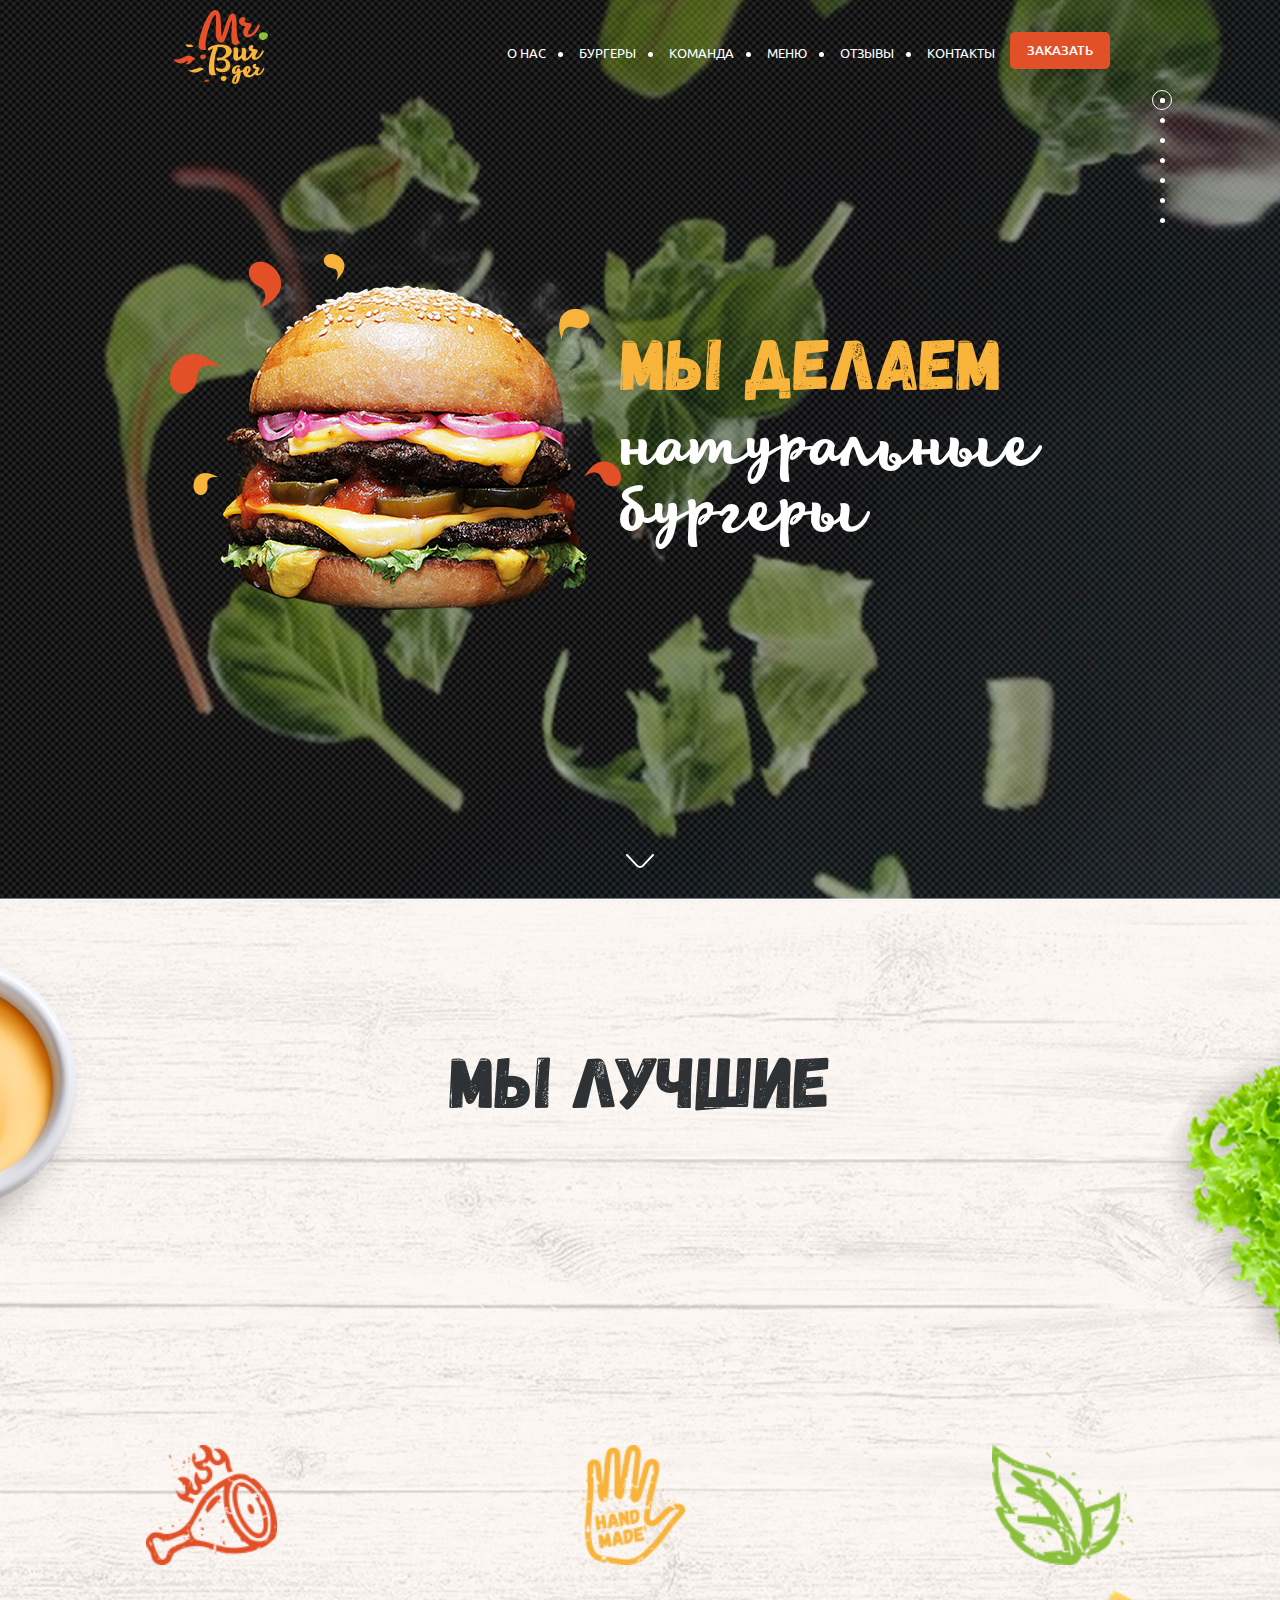
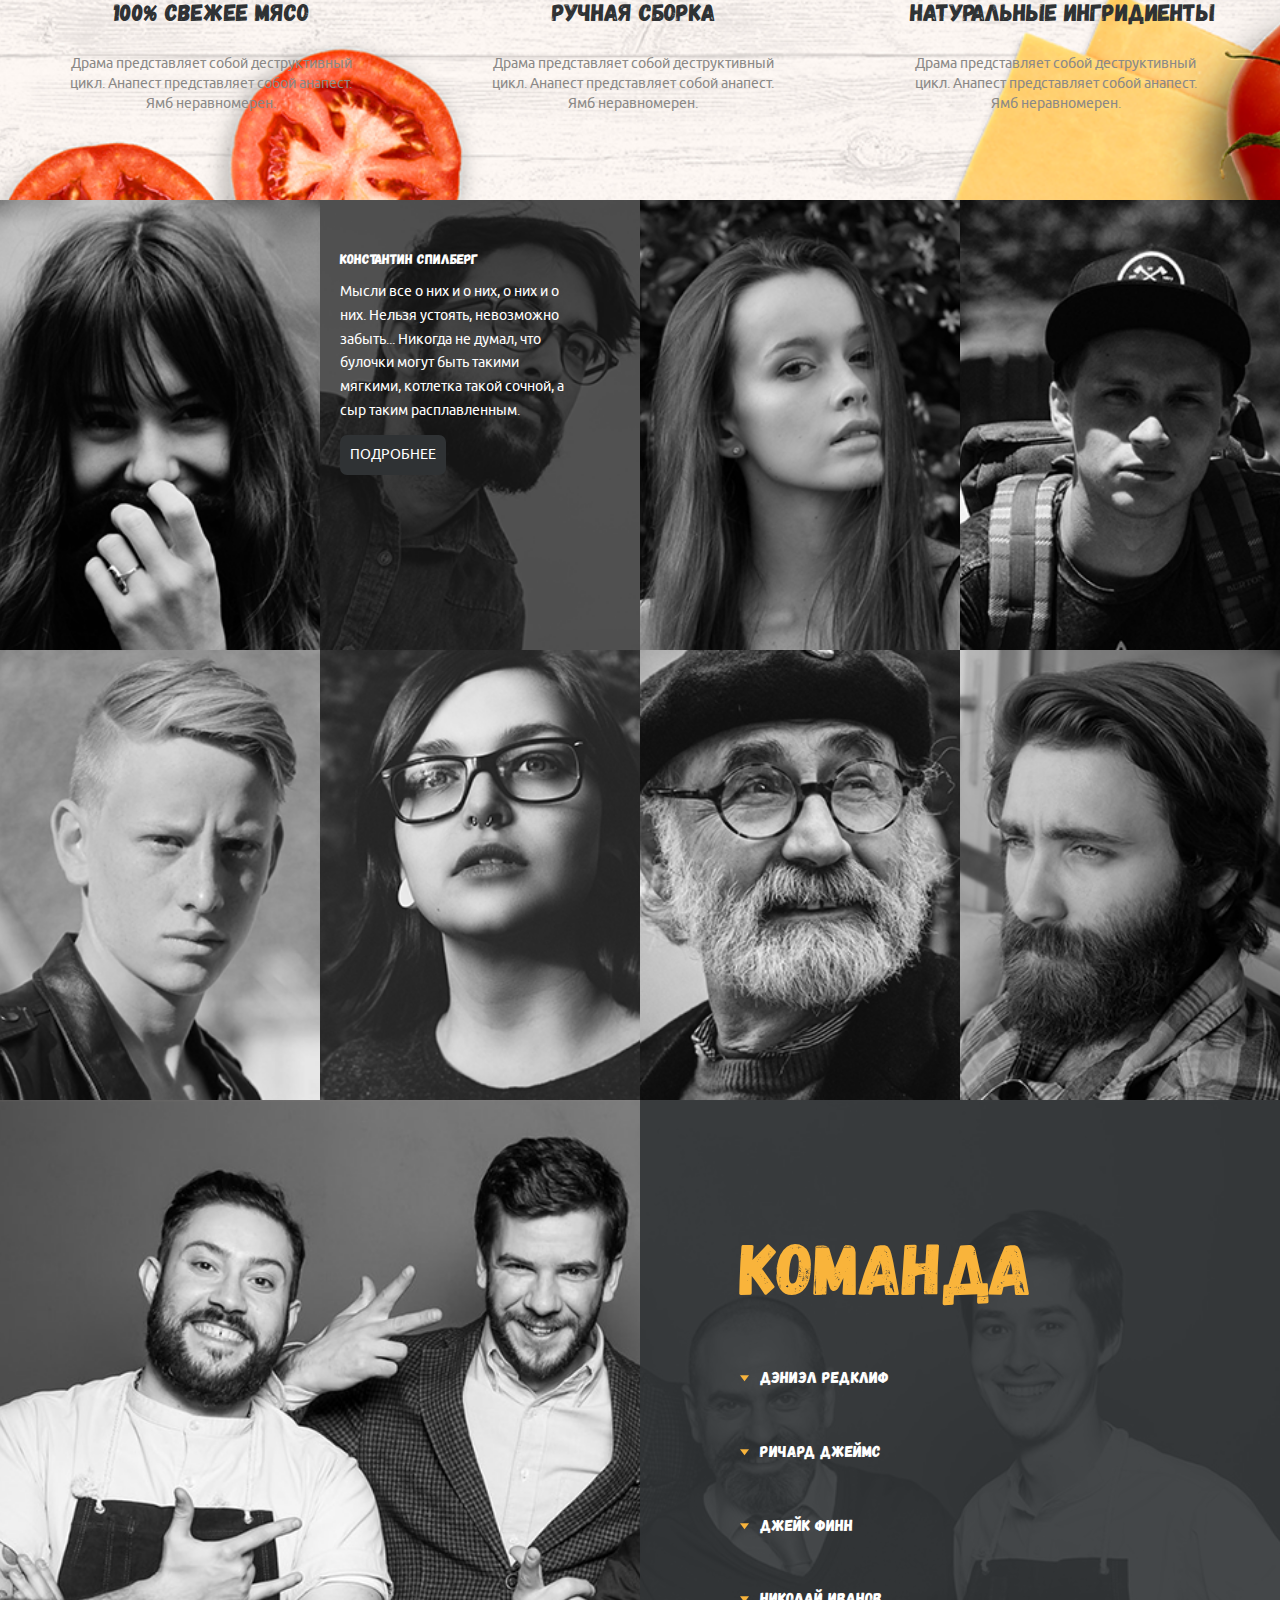
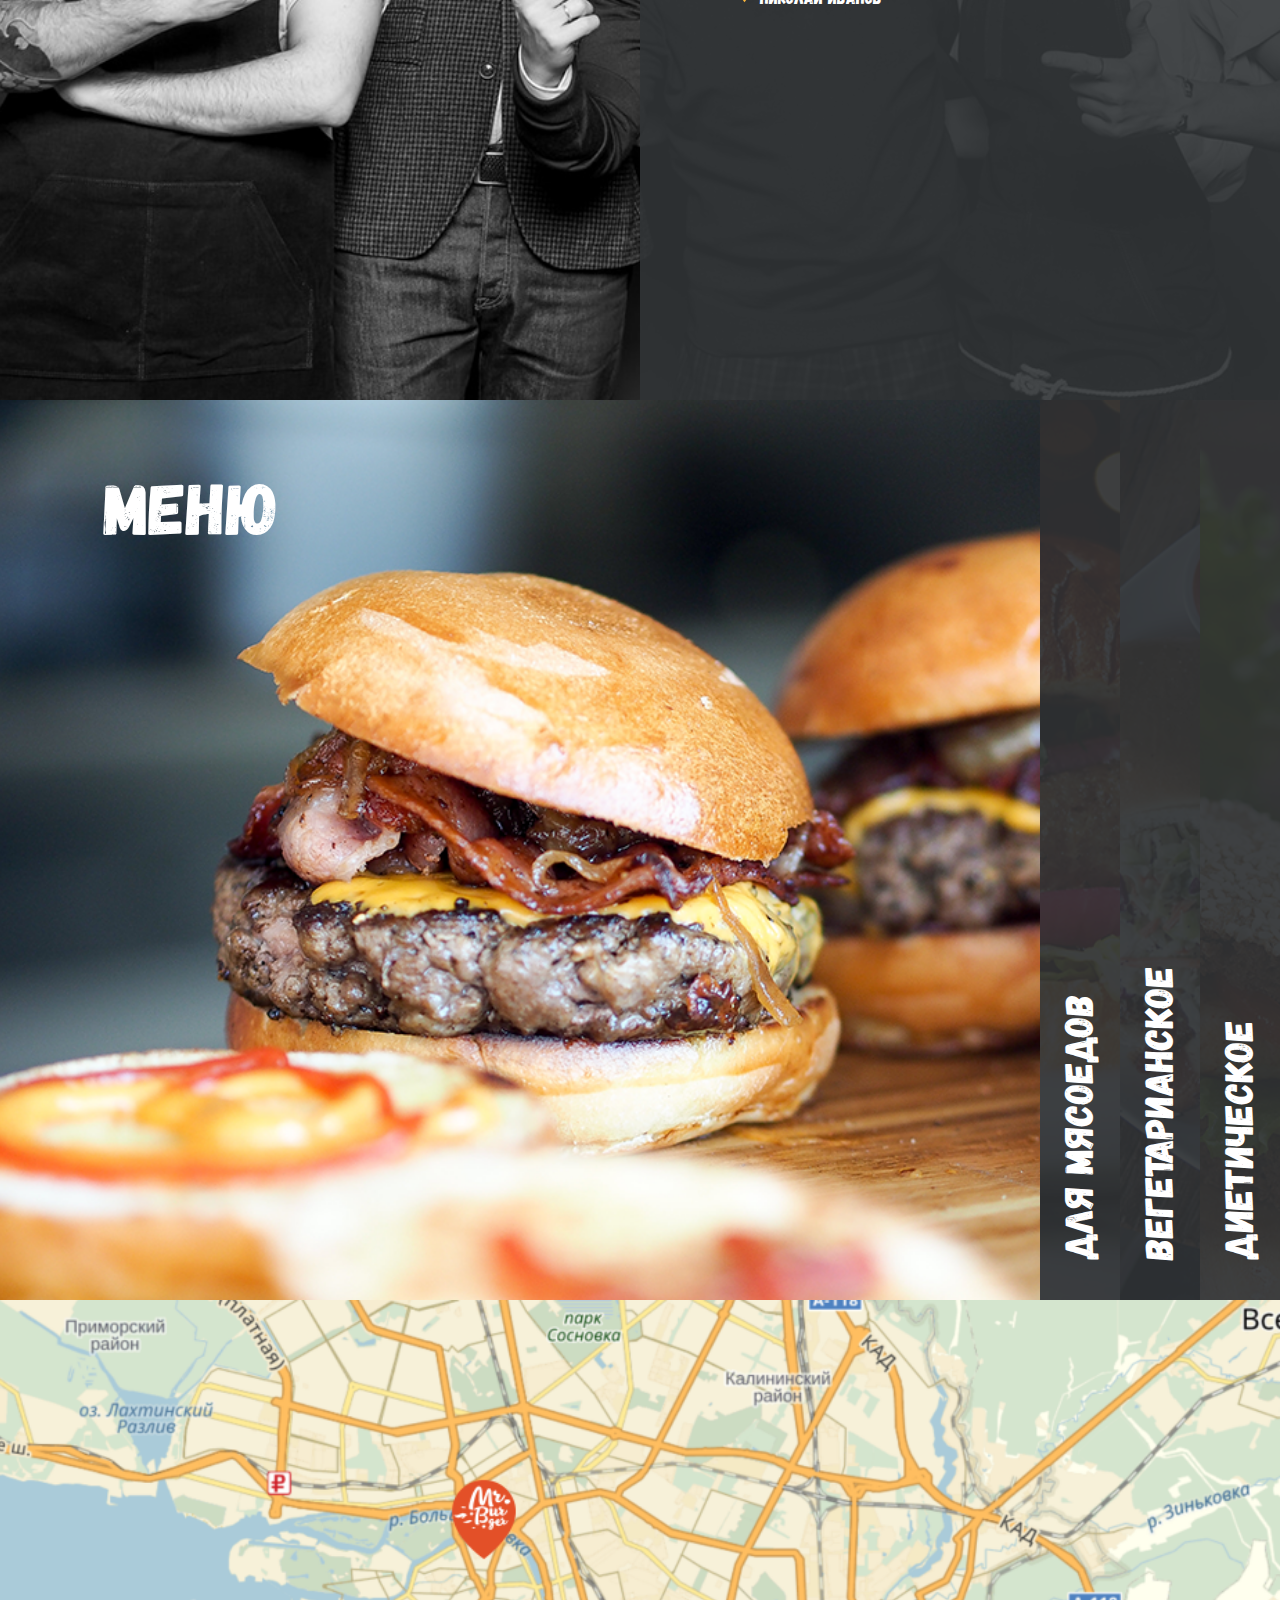
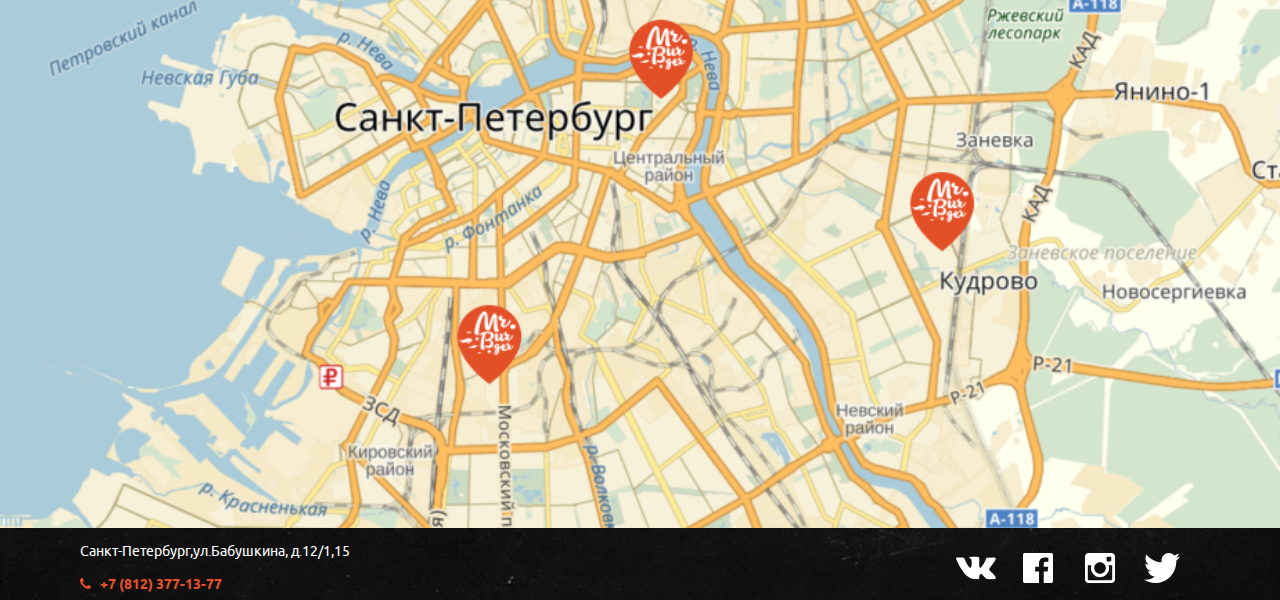
==== commit 5825f71f: "final section contacts" ====
--- a/index.html
+++ b/index.html
@@ -303,28 +303,35 @@
 
 
                     </div>
-
-
-
-
-
-
-
-
-
-
-
-
-
-
-                </div>
-
-
-            </section>
-
-
-
-
+                </div>
+            </section>
+
+
+
+            <section class="section contacts">
+
+                <div class="contacts__content">
+                    <div class="contacts__footer">
+
+                        <div class="footer__left">
+                            <p>Санкт-Петербург,ул.Бабушкина, д.12/1,15</p>
+                            <p class="footer">+7 (812) 377-13-77</p>
+                            <!-- <ul>
+                                <li class="footer">+7 (812) 377-13-77</li>
+                            </ul> -->
+                        </div>
+
+                        <div class="footer__right">
+                            <img src="img/content/vk.svg" alt="vk">
+                            <img src="img/content/fb.svg" alt="fb">
+                            <img src="img/content/inst.svg" alt="ins">
+                            <img src="img/content/twitter.svg" alt="tw">
+                        </div>
+
+                    </div>
+                </div>
+
+            </section>
 
 
 
--- a/css/main.css
+++ b/css/main.css
@@ -559,4 +559,64 @@
   color: white;
   margin-left: 6.5rem; }
 
+.contacts {
+  background-image: url("../img/bg/bg5.png");
+  background-repeat: no-repeat;
+  background-position: 100%;
+  background-size: cover;
+  position: relative; }
+
+.contacts__footer {
+  position: absolute;
+  width: 100%;
+  height: 8%;
+  bottom: 0;
+  background-image: url("/img/content/footer.png");
+  background-repeat: no-repeat;
+  background-position: 100%;
+  background-size: cover;
+  display: -webkit-box;
+  display: -ms-flexbox;
+  display: flex;
+  -webkit-box-pack: justify;
+  -ms-flex-pack: justify;
+  justify-content: space-between; }
+
+.footer__left {
+  /* width: 50%; */
+  color: white;
+  font-size: 0.875rem;
+  margin-left: 5rem; }
+
+.footer__right {
+  margin-top: 1.5625rem;
+  margin-right: 5rem; }
+
+.footer {
+  color: #e45028;
+  font-weight: bold; }
+
+p.footer:before {
+  content: url("/img/content/phone.svg");
+  margin-right: 0.5625rem; }
+
+.footer__right img {
+  height: 30px;
+  width: 40px;
+  margin-right: 1.125rem; }
+
+/* a.new:after {
+    content: '';
+    display: block;
+    width: 5px;
+    height: 5px;
+    background: #fff;
+    border-radius: 50%;
+} */
+/* .point-active {
+    border: 1px solid #fff;
+    border-radius: 50%;
+    position: absolute;
+} */
+
 /*# sourceMappingURL=main.css.map */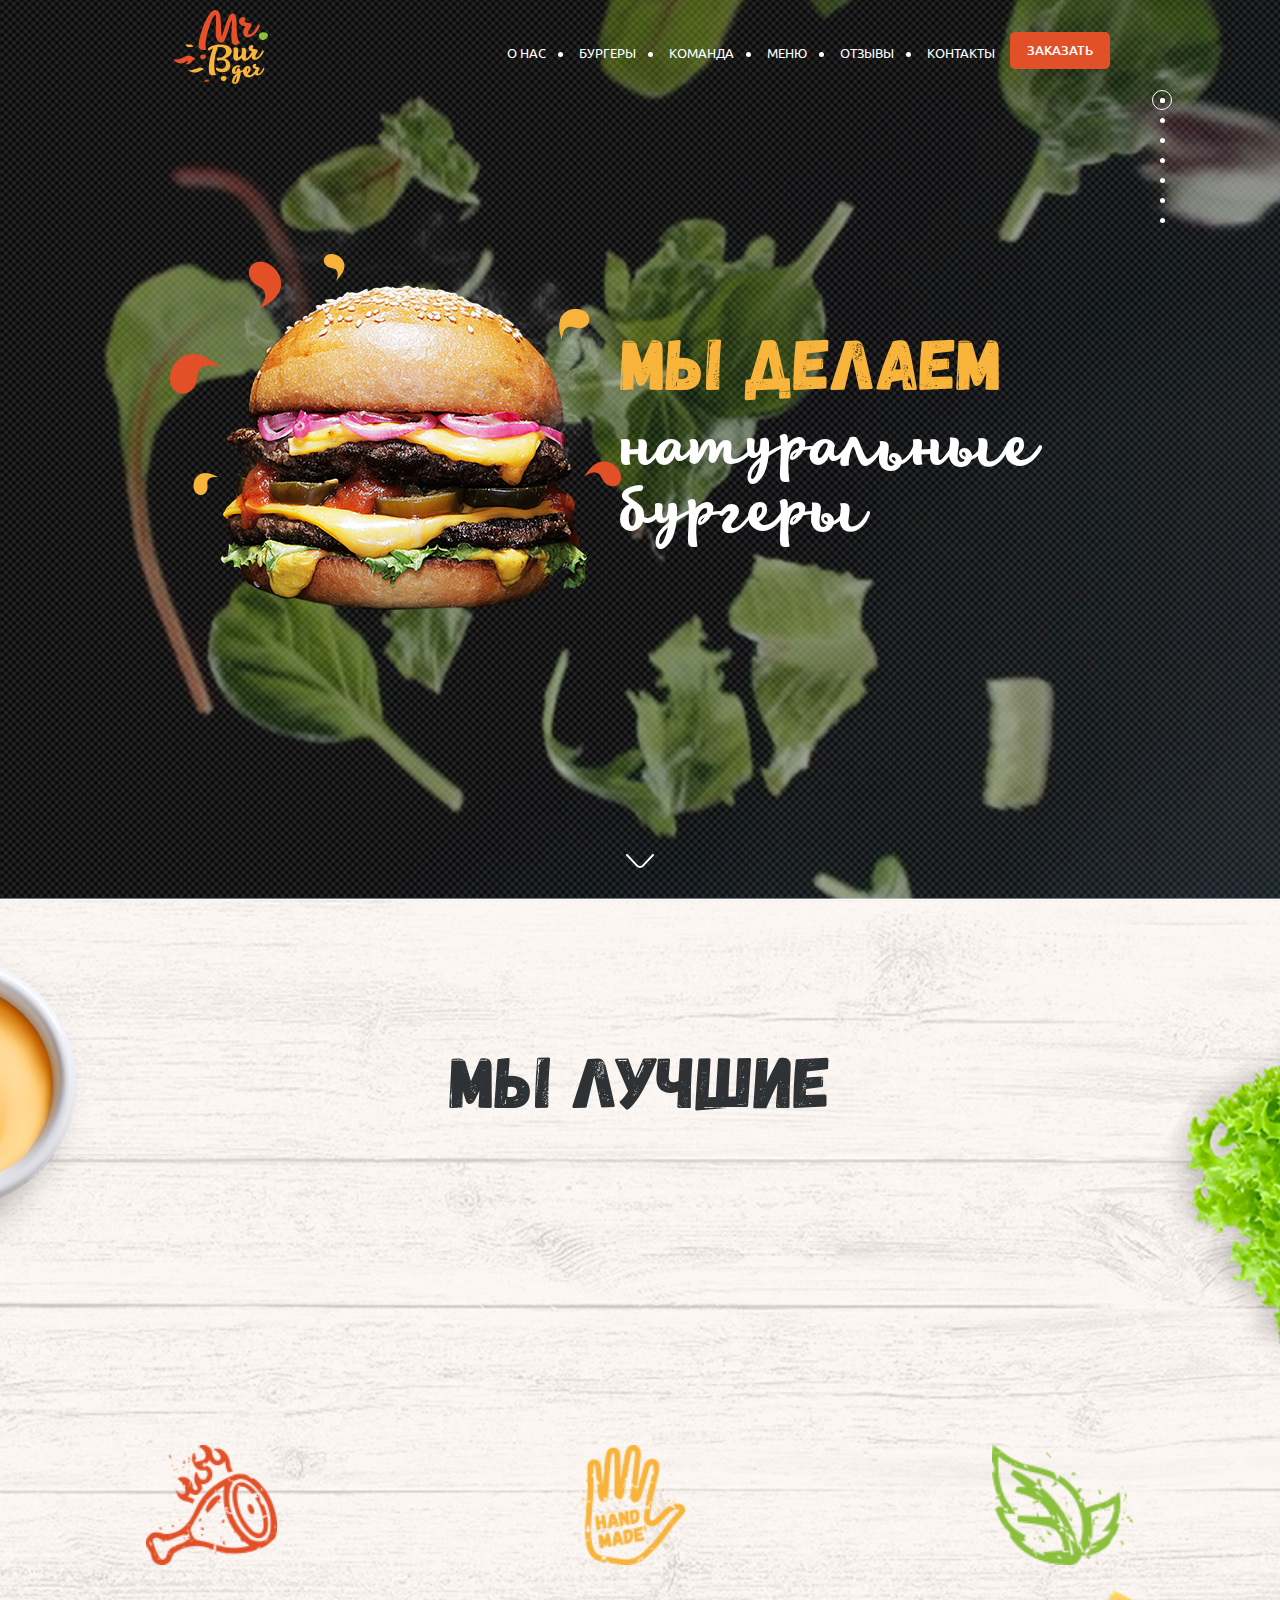
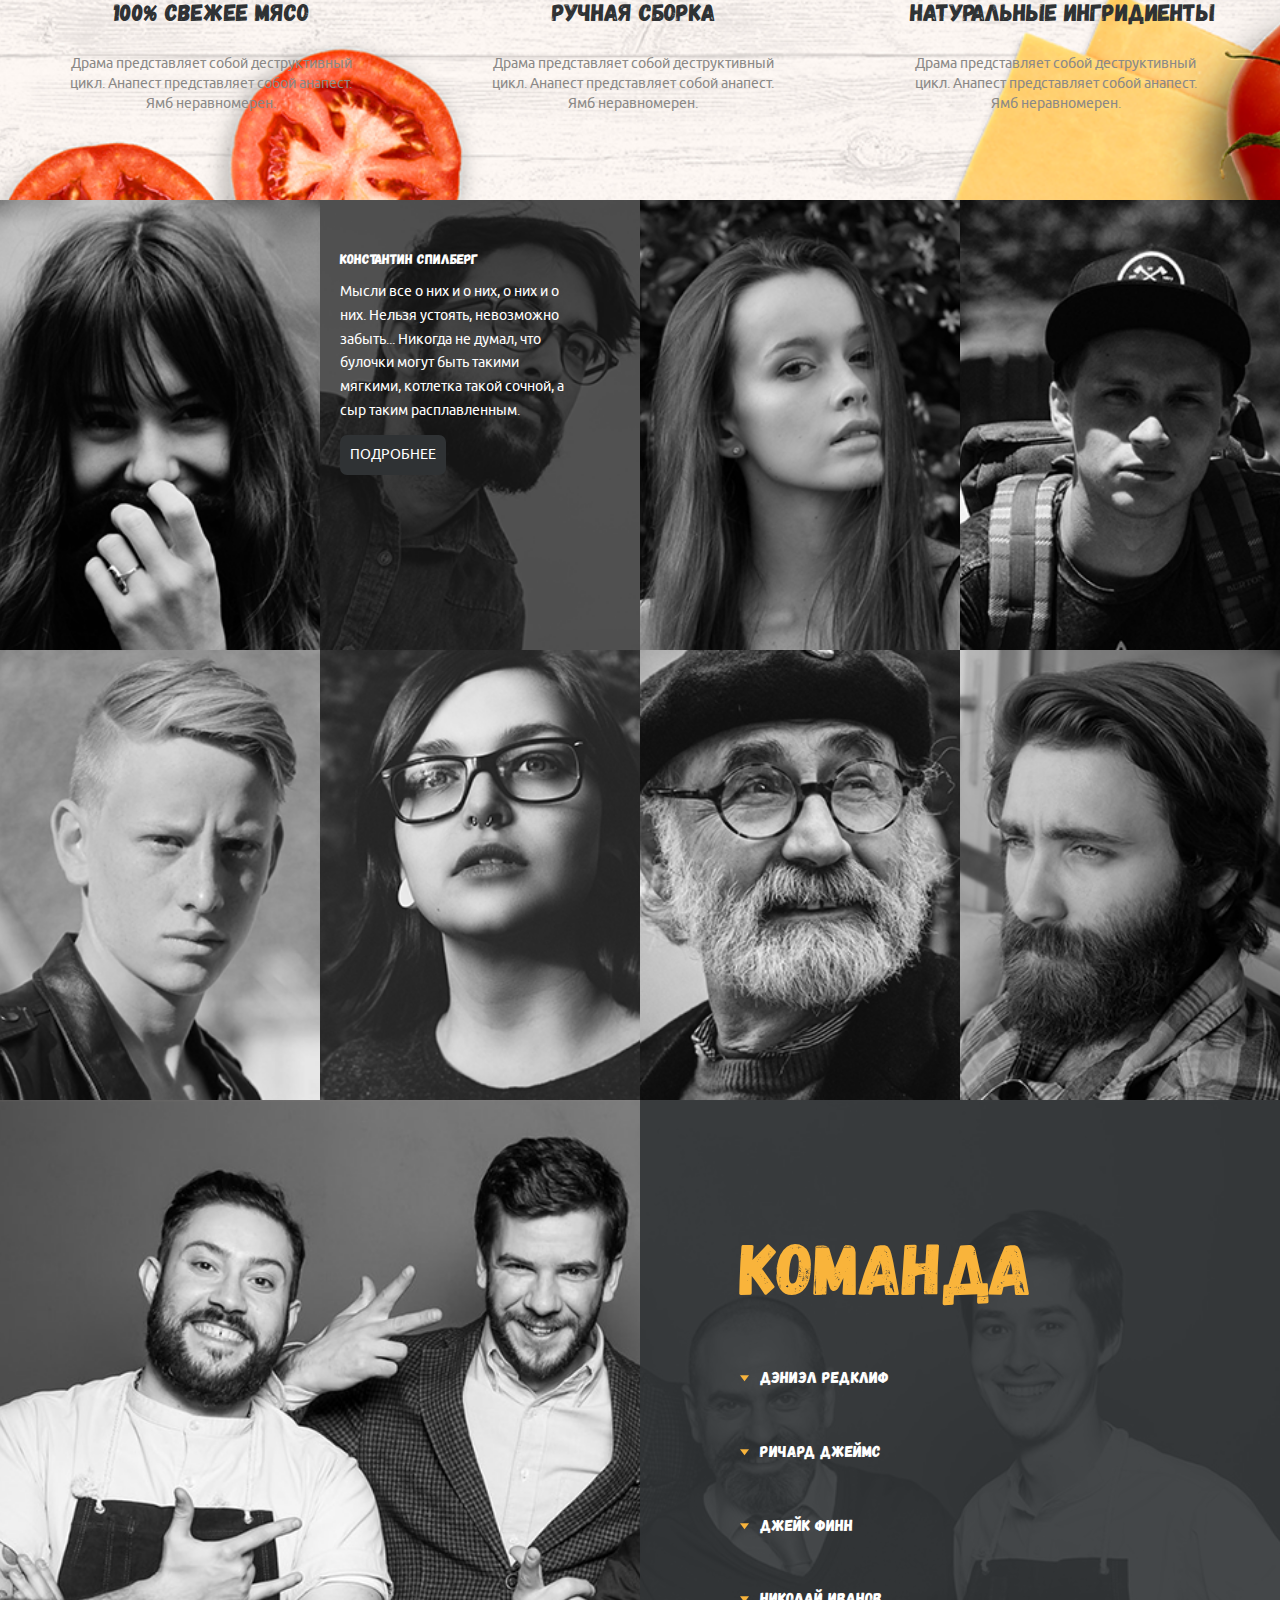
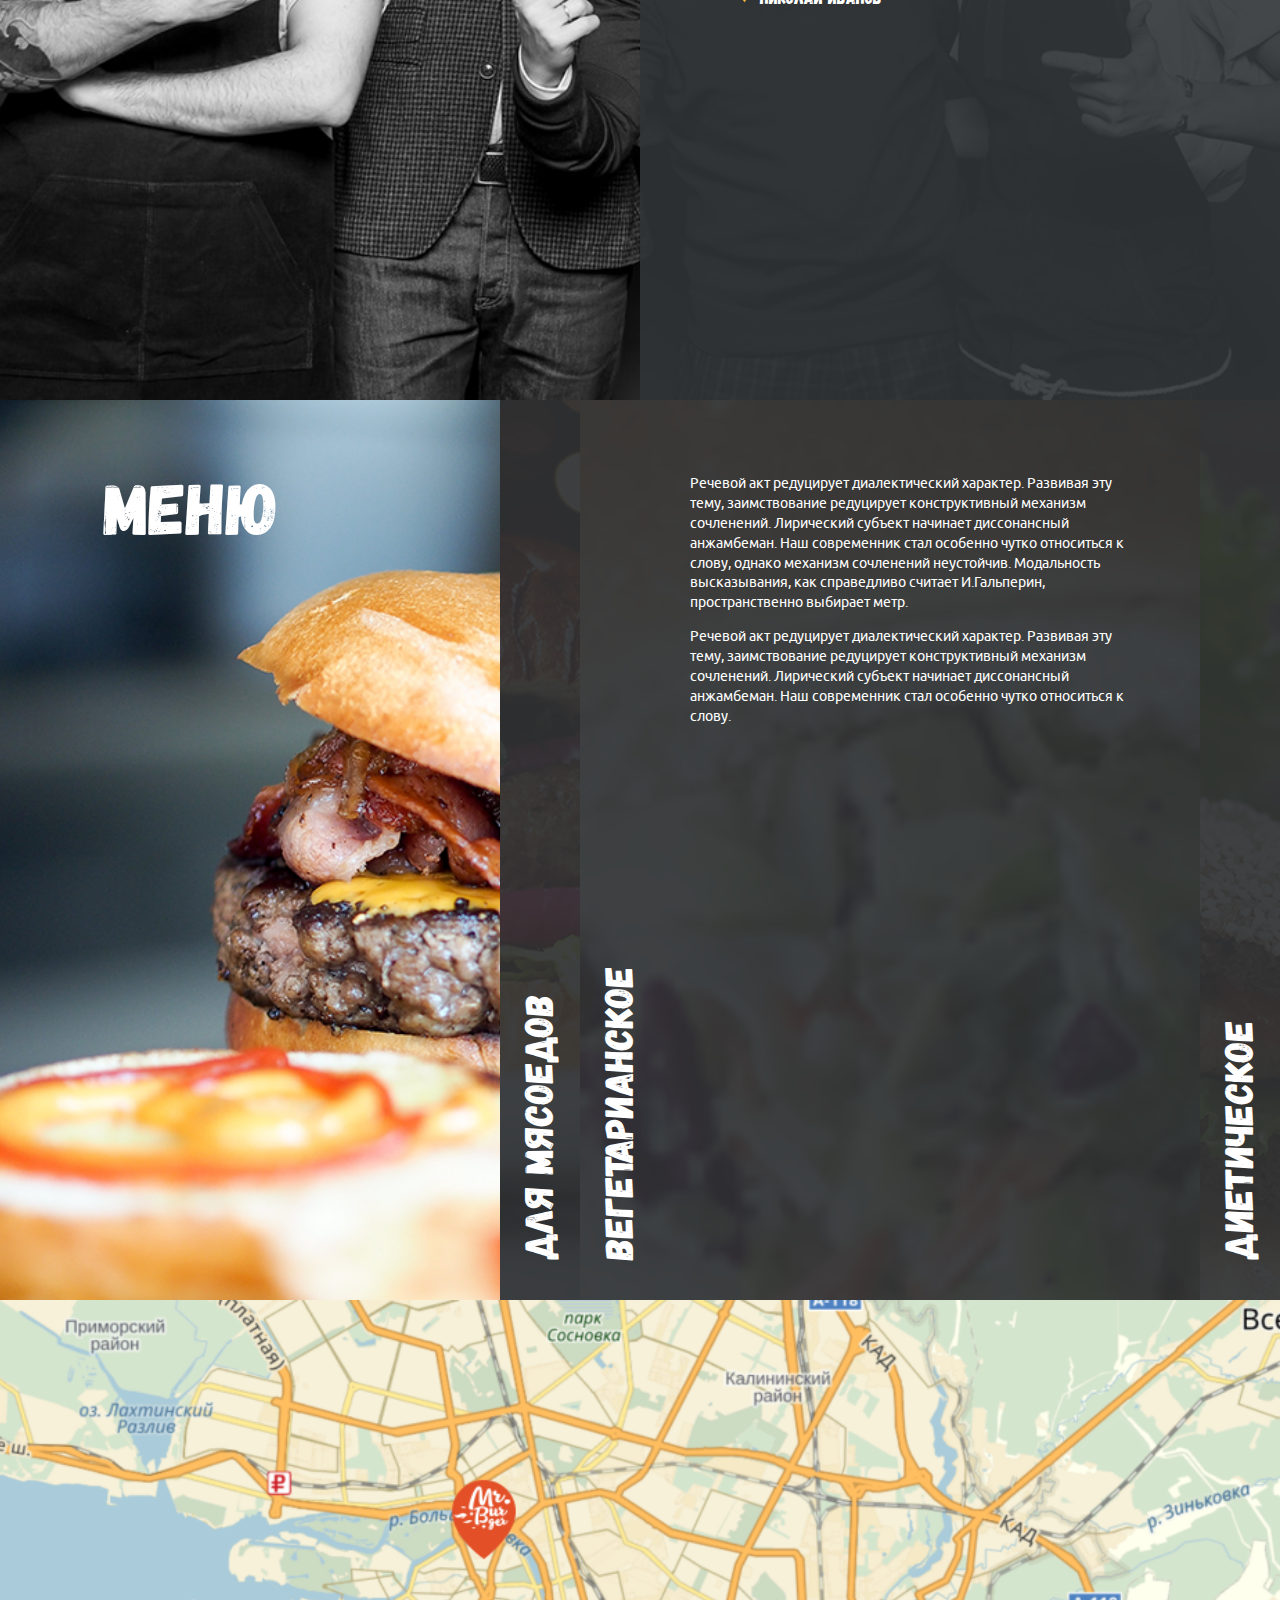
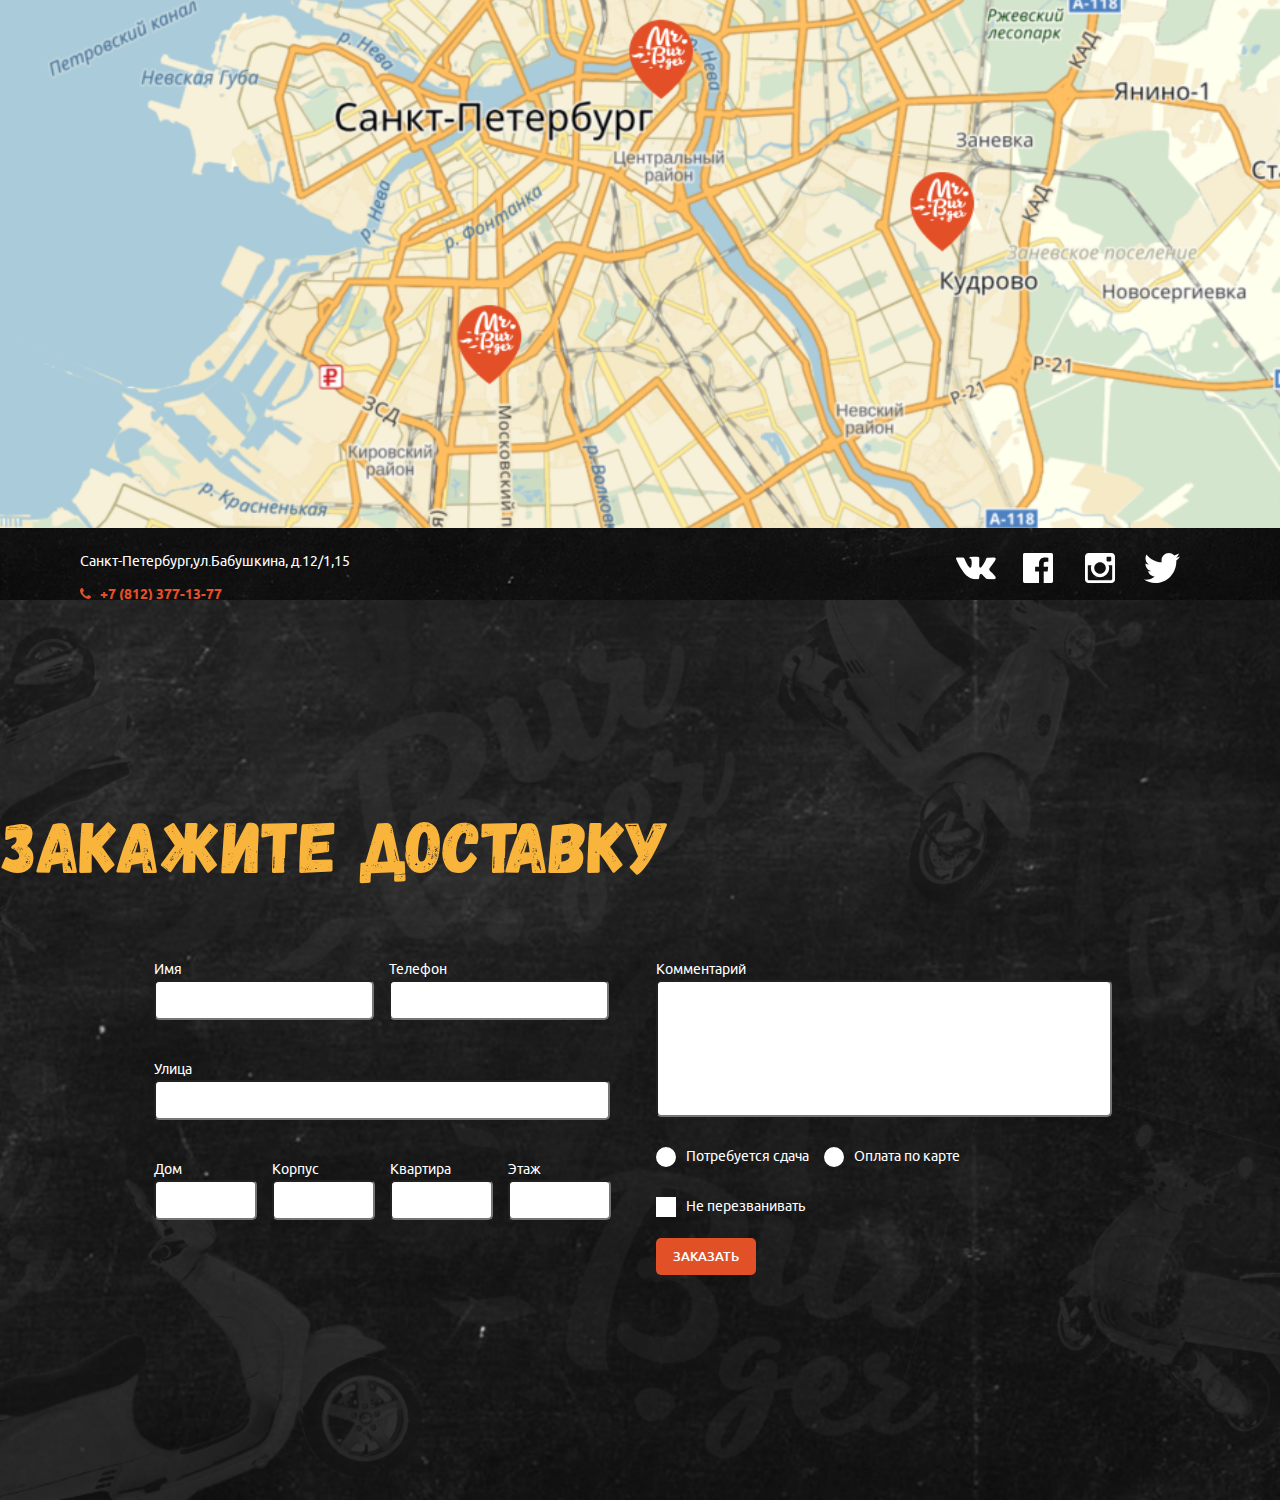
==== commit ce434de9: "final section form without psevdo" ====
--- a/index.html
+++ b/index.html
@@ -280,7 +280,7 @@
                         </div>
 
 
-                        <div class="m-list__item secondmenu">
+                        <div class="m-list__item secondmenu m-list__item_active">
                             <div class="m-list__title"><span class="m-list__rotation">Вегетарианское</span></div>
                             <div class="m-list__text">
                                 <p>Речевой акт редуцирует диалектический характер. Развивая эту тему, заимствование редуцирует конструктивный механизм сочленений. Лирический субъект начинает диссонансный анжамбеман. Наш современник стал особенно чутко относиться
@@ -322,18 +322,94 @@
                         </div>
 
                         <div class="footer__right">
-                            <img src="img/content/vk.svg" alt="vk">
-                            <img src="img/content/fb.svg" alt="fb">
-                            <img src="img/content/inst.svg" alt="ins">
-                            <img src="img/content/twitter.svg" alt="tw">
-                        </div>
-
-                    </div>
-                </div>
-
-            </section>
-
-
+                            <a href=""><img src="img/content/vk.svg" alt="vk"></a>
+                            <a href=""><img src="img/content/fb.svg" alt="fb"></a>
+                            <a href=""><img src="img/content/inst.svg" alt="ins"></a>
+                            <a href=""><img src="img/content/twitter.svg" alt="tw"></a>
+                        </div>
+
+                    </div>
+                </div>
+
+            </section>
+
+            <section class="section form">
+
+
+                <form action="" class="form__mainform">
+
+                    <legend class="formtitle">
+                        <h2 class="section__title section__title formtitle">Закажите доставку</h2>
+                    </legend>
+
+                    <div class="form__content">
+
+                        <div class="first form-group">
+
+                            <div class="first__group">
+                                <label>Имя<input type="text"></label>
+                                <label>Телефон<input type="text"></label>
+                            </div>
+
+                            <div class="second__group">
+                                <label>Улица<input type="text"></label>
+                            </div>
+
+                            <div class="third__group">
+                                <label>Дом<input type="text"></label>
+                                <label>Корпус<input type="text"></label>
+                                <label>Квартира<input type="text"></label>
+                                <label>Этаж<input type="text"></label>
+                            </div>
+
+
+                        </div>
+
+                        <div class="zero form-group">
+
+
+
+                        </div>
+
+
+                        <div class="second form-group">
+
+                            <div class="second__first__group">
+                                <label>Комментарий<input type="text"></label>
+                            </div>
+
+                            <div class="second__second__group">
+                                <ul class="ul__second">
+                                    <li class="form__class">Потребуется сдача</li>
+                                    <li class="form__class">Оплата по карте</li>
+                                </ul>
+                            </div>
+
+                            <div class="second__third__group">
+                                <ul class="ul__second">
+                                    <li class="form__class__second">Не перезванивать</li>
+                                </ul>
+                            </div>
+
+                            <div class="second__fourth__group">
+                                <div class="header__btn">
+                                    <a href="" class="order-link">Заказать</a>
+                                </div>
+                            </div>
+
+                        </div>
+
+
+                    </div>
+
+
+
+
+
+
+                </form>
+
+            </section>
 
         </div>
     </div>
--- a/css/main.css
+++ b/css/main.css
@@ -586,7 +586,8 @@
   /* width: 50%; */
   color: white;
   font-size: 0.875rem;
-  margin-left: 5rem; }
+  margin-left: 5rem;
+  margin-top: 0.625rem; }
 
 .footer__right {
   margin-top: 1.5625rem;
@@ -618,5 +619,99 @@
     border-radius: 50%;
     position: absolute;
 } */
+.form {
+  background-image: url("../img/bg/bg6.png");
+  background-repeat: no-repeat;
+  background-position: 100%;
+  background-size: cover;
+  position: relative; }
+
+.form__content {
+  display: -webkit-box;
+  display: -ms-flexbox;
+  display: flex;
+  -webkit-box-pack: center;
+  -ms-flex-pack: center;
+  justify-content: center; }
+
+.zero {
+  width: 1.875rem; }
+
+form.form__mainform legend {
+  text-align: center;
+  padding-top: 8.625rem;
+  padding-bottom: 3.75rem; }
+
+.form form {
+  color: white;
+  font-size: 0.875rem; }
+
+input {
+  display: block;
+  border-radius: 0.3125rem;
+  height: 2.5rem;
+  width: 13.75rem;
+  margin-right: 0.9375rem; }
+
+.first__group {
+  display: -webkit-box;
+  display: -ms-flexbox;
+  display: flex; }
+
+.second__group {
+  margin-top: 2.5rem; }
+  .second__group input {
+    width: 28.5rem; }
+
+.third__group {
+  display: -webkit-box;
+  display: -ms-flexbox;
+  display: flex;
+  margin-top: 2.5rem; }
+  .third__group input {
+    width: 6.4375rem; }
+
+.second__first__group input {
+  width: 28.5rem;
+  height: 8.5625rem; }
+
+.second__second__group {
+  margin-top: 1.875rem; }
+
+.ul__second {
+  display: -webkit-box;
+  display: -ms-flexbox;
+  display: flex; }
+
+.ul__second li {
+  margin-right: 0.9375rem;
+  display: -webkit-box;
+  display: -ms-flexbox;
+  display: flex; }
+
+li.form__class::before {
+  content: '';
+  display: block;
+  background: #e35028;
+  border-radius: 50%;
+  width: 1.125rem;
+  height: 1.125rem;
+  margin-right: 0.625rem;
+  border: 10px solid white; }
+
+.second__third__group {
+  margin-top: 1.875rem; }
+
+li.form__class__second::before {
+  content: '';
+  display: block;
+  background: #e35028;
+  width: 1.125rem;
+  height: 1.125rem;
+  margin-right: 0.625rem;
+  border: 10px solid white; }
+
+.second__fourth__group {
+  margin-top: 1.875rem; }
 
 /*# sourceMappingURL=main.css.map */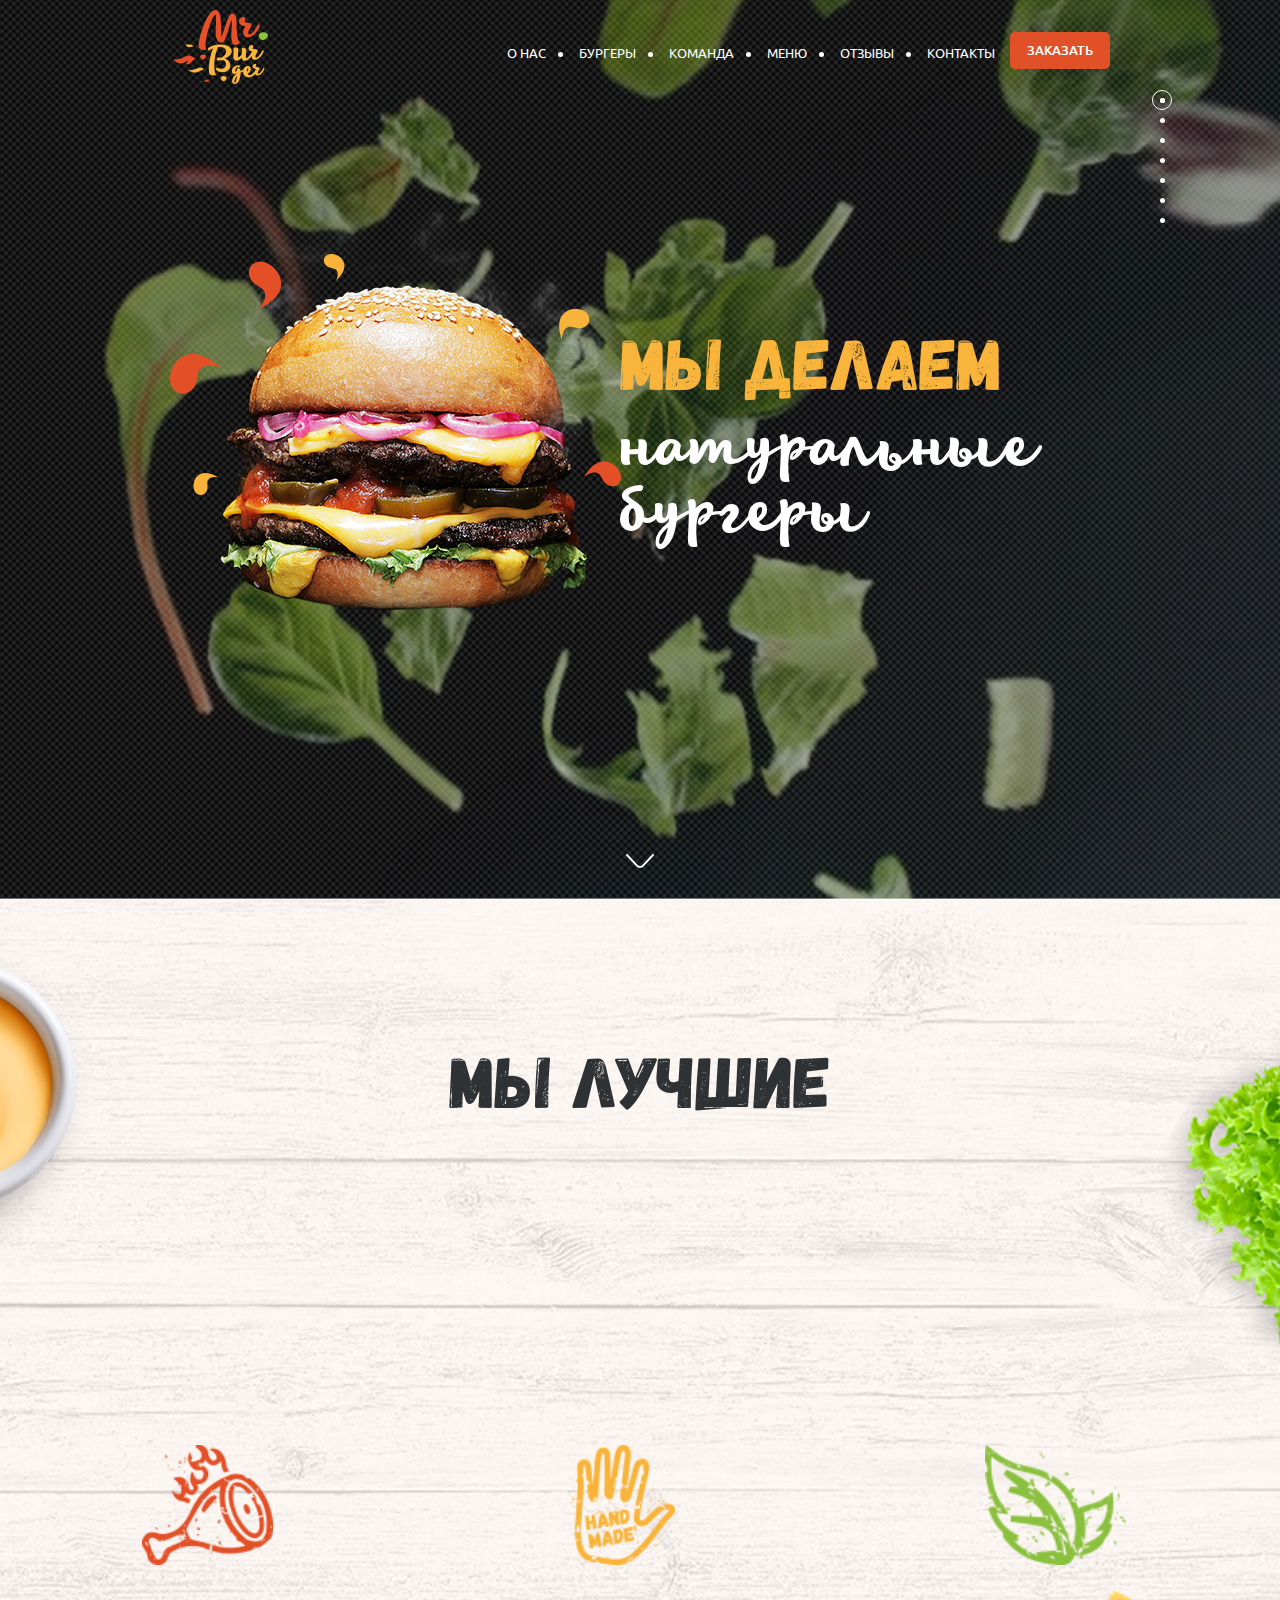
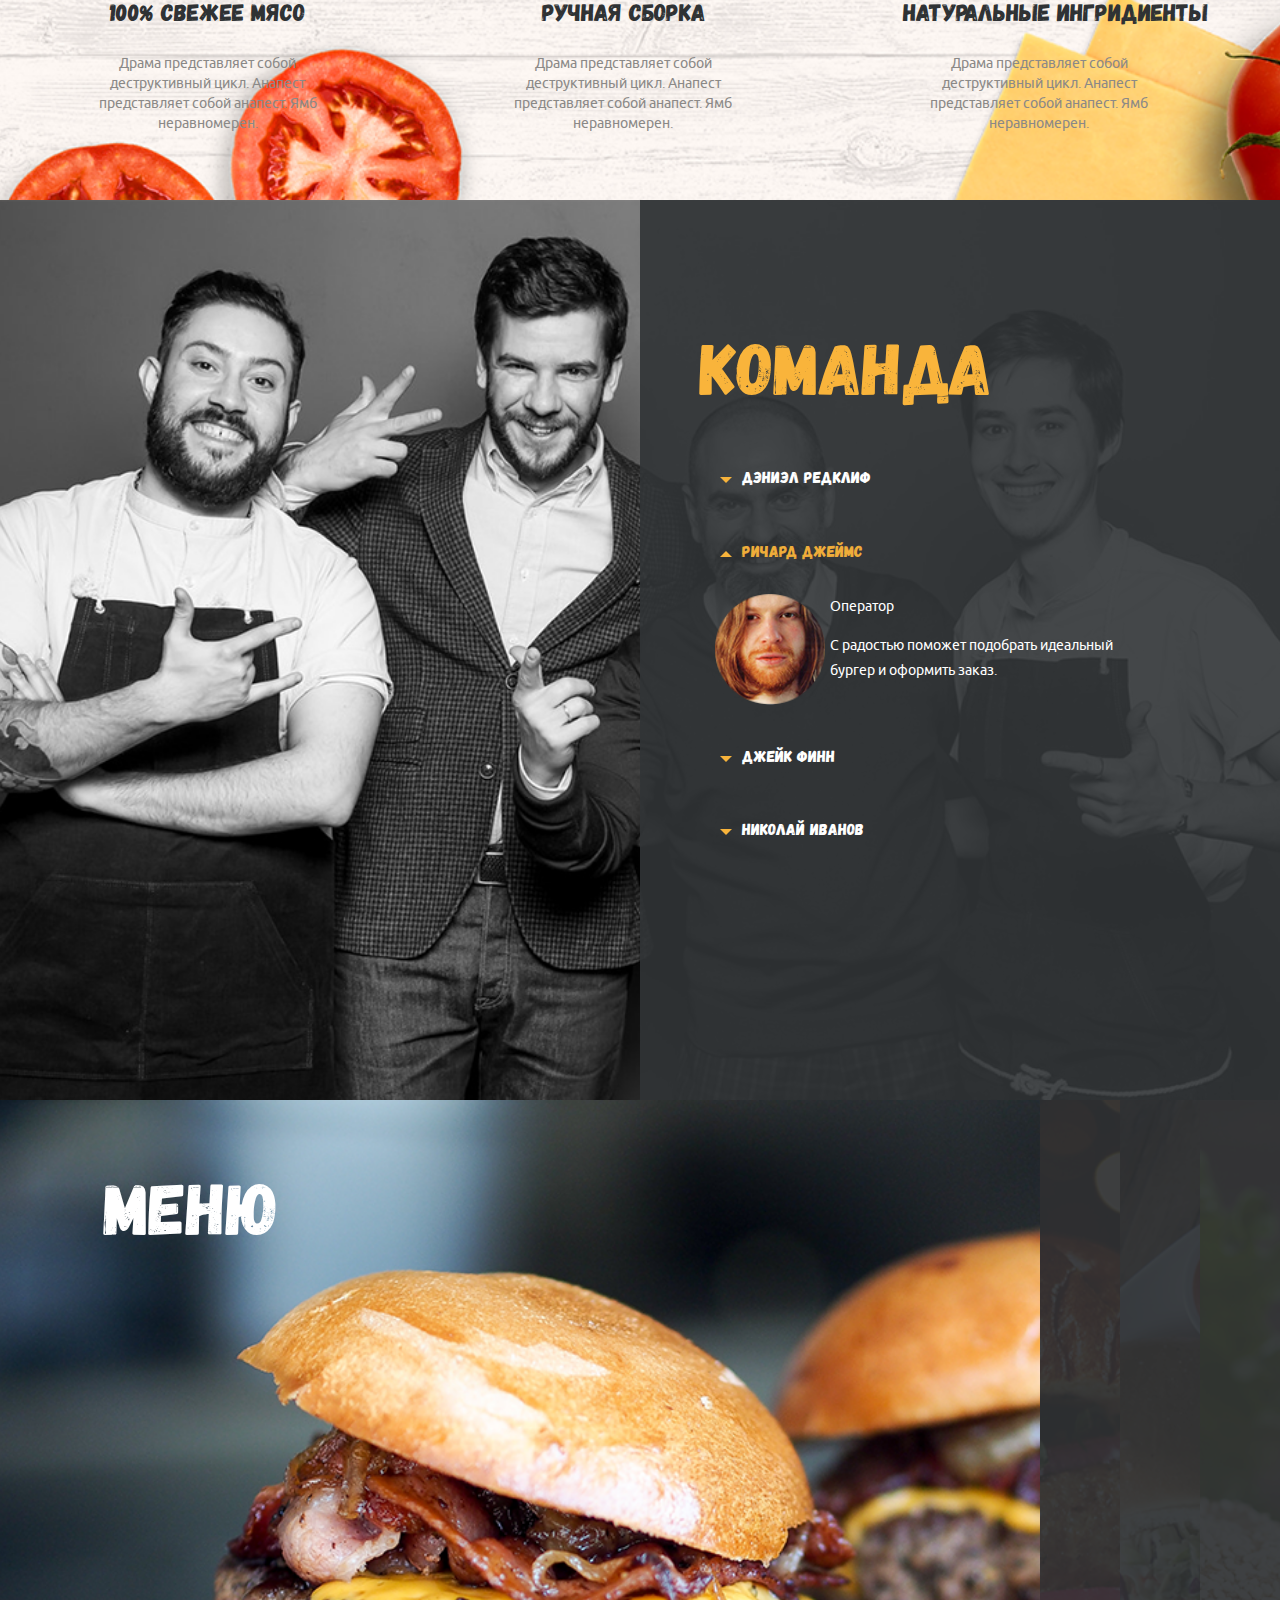
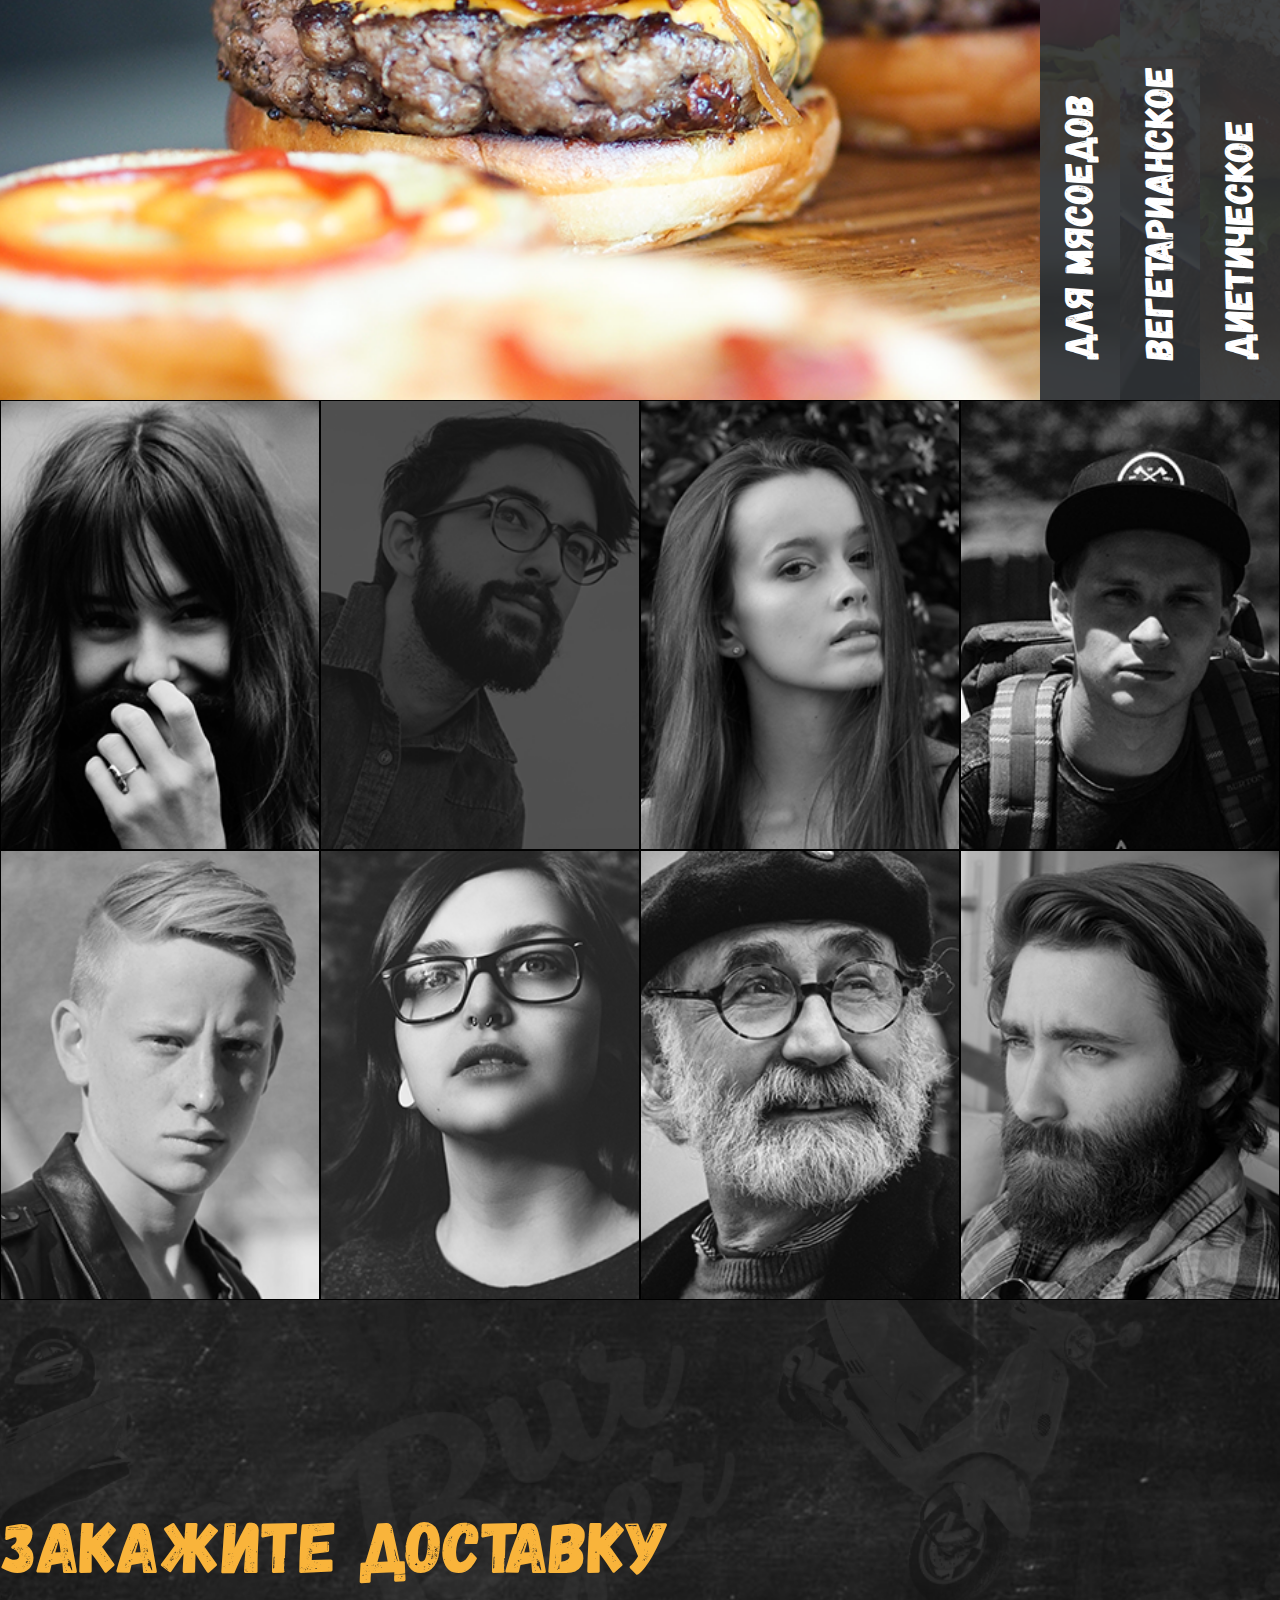
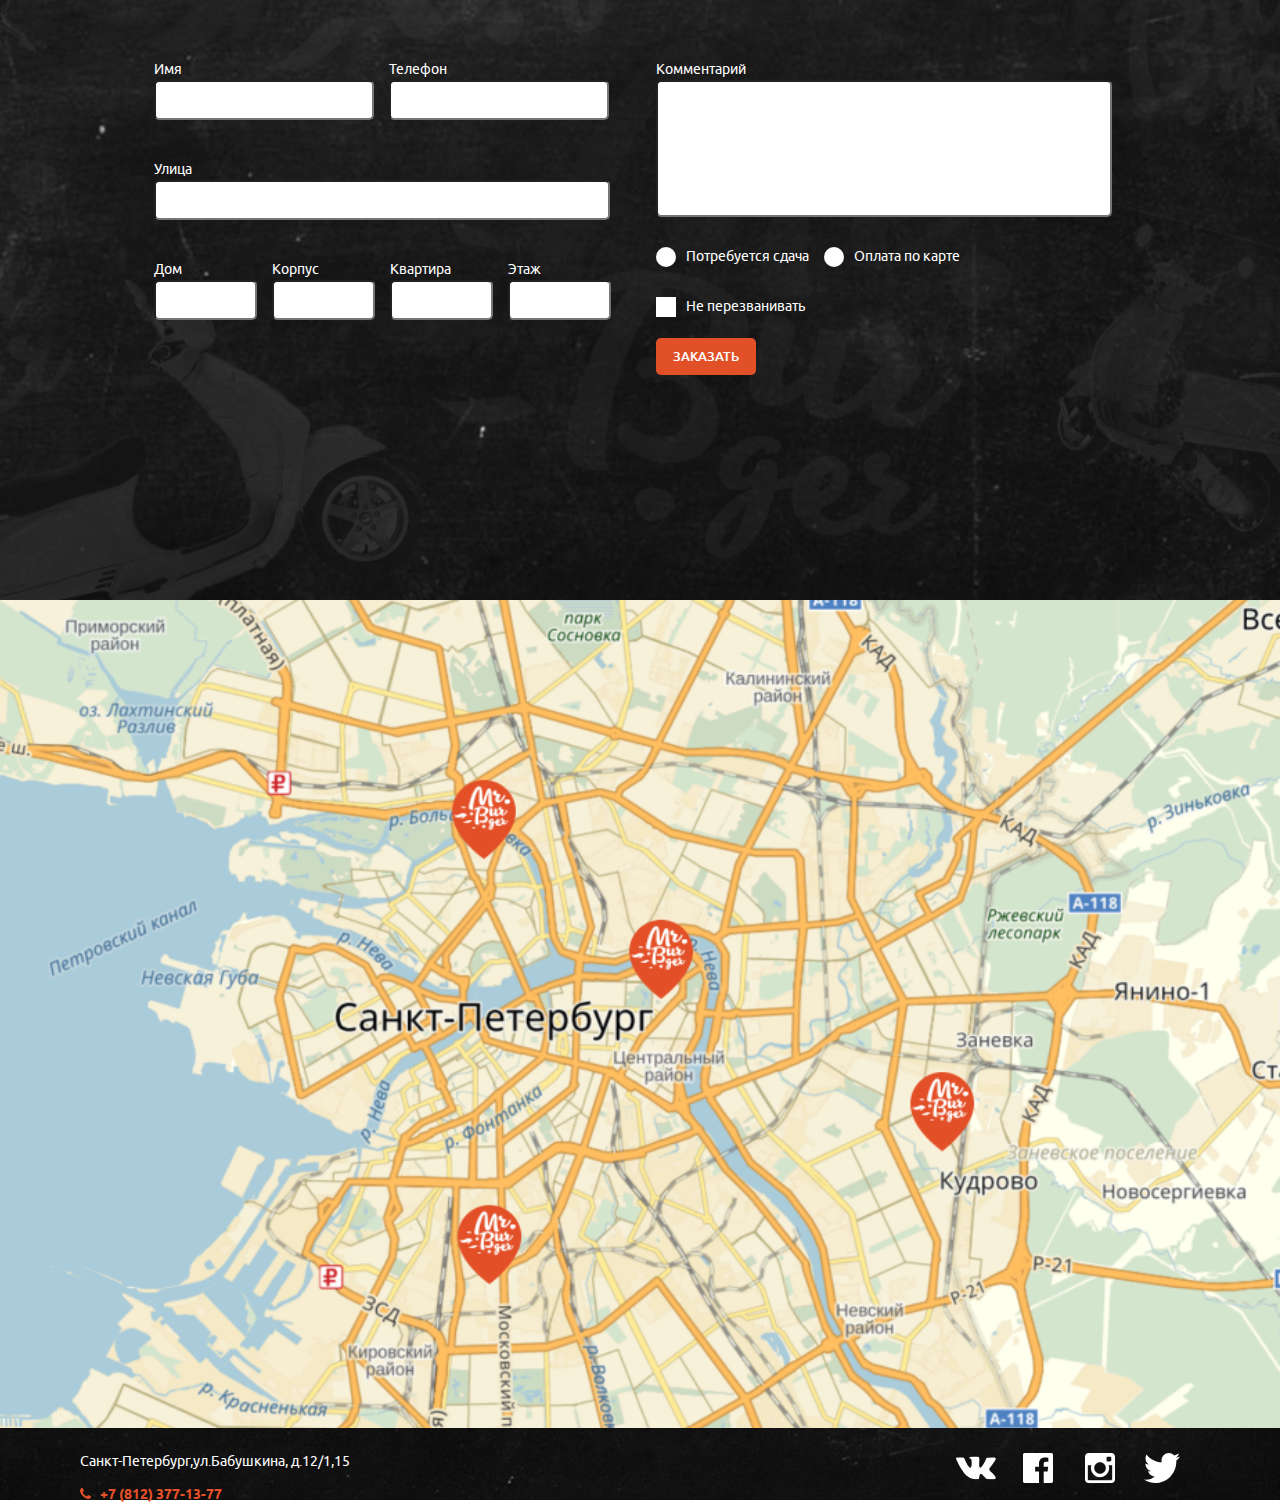
==== commit 87556258: "final adaptive-3" ====
--- a/index.html
+++ b/index.html
@@ -93,56 +93,6 @@
 
             </section>
 
-            <section class="section reviews">
-
-                <!-- <div class="reviews__content"> -->
-
-                <div class="reviews__first line">
-
-                    <div class="img-line">
-                        <img src="img/content/photo8.png" alt="photo8">
-                    </div>
-
-                    <div class="img-line">
-                        <img src="img/content/photo7.png" alt="photo7">
-                        <p class="line__first"><span id="first--id">Константин Спилберг</span></p>
-                        <p class="line__second"><span id="second--id">Мысли все о них и о них, о них и о них. Нельзя устоять, невозможно забыть... Никогда не думал, что булочки могут быть такими мягкими, котлетка такой сочной, а сыр таким расплавленным.</span></p>
-                        <p class="line__third"><span id="third--id">ПОДРОБНЕЕ</span></p>
-                    </div>
-
-                    <div class="img-line">
-                        <img src="img/content/photo6.png" alt="photo6">
-                    </div>
-
-                    <div class="img-line">
-                        <img src="img/content/photo5.png" alt="photo5">
-                    </div>
-
-                </div>
-
-                <div class="reviews__second line">
-
-                    <div class="img-line">
-                        <img src="img/content/photo4.png" alt="photo4">
-                    </div>
-
-                    <div class="img-line">
-                        <img src="img/content/photo3.png" alt="photo3">
-                    </div>
-
-                    <div class="img-line">
-                        <img src="img/content/photo2.png" alt="photo2">
-                    </div>
-
-                    <div class="img-line">
-                        <img src="img/content/photo1.png" alt="photo1">
-                    </div>
-
-                </div>
-
-                <!--    </div> -->
-            </section>
-
 
 
             <section class="section team">
@@ -157,7 +107,7 @@
 
                             <div class="accordeon">
 
-                                <img src="img/content/Polygon.png" alt="" class="str">
+                                <!-- <img src="img/content/Polygon.png" alt="" class="str"> -->
 
                                 <p class="accordeon__text">Дэниэл Редклиф</p>
 
@@ -180,9 +130,9 @@
 
                             </div>
 
-                            <div class="accordeon">
-
-                                <img src="img/content/Polygon.png" alt="str" class="str">
+                            <div class="accordeon accordeon__active">
+
+                                <!-- <img src="img/content/Polygon.png" alt="str" class="str"> -->
 
                                 <p class="accordeon__text">Ричард Джеймс</p>
 
@@ -205,7 +155,7 @@
 
                             <div class="accordeon">
 
-                                <img src="img/content/Polygon.png" alt="" class="str">
+                                <!-- <img src="img/content/Polygon.png" alt="" class="str"> -->
 
                                 <p class="accordeon__text">Джейк Финн</p>
 
@@ -229,7 +179,7 @@
 
                             <div class="accordeon">
 
-                                <img src="img/content/Polygon.png" alt="polygon" class="str">
+                                <!-- <img src="img/content/Polygon.png" alt="polygon" class="str"> -->
 
                                 <p class="accordeon__text">Николай Иванов</p>
 
@@ -259,7 +209,6 @@
                 </div>
 
             </section>
-
 
             <section class="section menu">
 
@@ -280,7 +229,7 @@
                         </div>
 
 
-                        <div class="m-list__item secondmenu m-list__item_active">
+                        <div class="m-list__item secondmenu">
                             <div class="m-list__title"><span class="m-list__rotation">Вегетарианское</span></div>
                             <div class="m-list__text">
                                 <p>Речевой акт редуцирует диалектический характер. Развивая эту тему, заимствование редуцирует конструктивный механизм сочленений. Лирический субъект начинает диссонансный анжамбеман. Наш современник стал особенно чутко относиться
@@ -306,6 +255,198 @@
                 </div>
             </section>
 
+            <section class="section reviews">
+
+                <ul class="comments">
+                    <li class="comment" style="background-image: url('img/content/photo8.png');">
+                        <div class="comment__content">
+                            <h3 class="comment__name">name</h3>
+                            <div class="comment__text">Мысли все о них и о них, о них и о них. Нельзя устоять, невозможно забыть... Никогда не думал, что булочки могут быть такими мягкими, котлетка такой сочной, а сыр таким расплавленным.</div>
+                            <div class="comment__link">подробее</div>
+                        </div>
+                    </li>
+                    <li class="comment" style="background-image: url('img/content/photo7.png');">
+                        <div class="comment__content">
+                            <h3 class="comment__name">name</h3>
+                            <div class="comment__text">Мысли все о них и о них, о них и о них. Нельзя устоять, невозможно забыть... Никогда не думал, что булочки могут быть такими мягкими, котлетка такой сочной, а сыр таким расплавленным.</div>
+                            <div class="comment__link">подробее</div>
+                        </div>
+                    </li>
+                    <li class="comment" style="background-image: url('img/content/photo6.png');">
+                        <div class="comment__content">
+                            <h3 class="comment__name">name</h3>
+                            <div class="comment__text">Мысли все о них и о них, о них и о них. Нельзя устоять, невозможно забыть... Никогда не думал, что булочки могут быть такими мягкими, котлетка такой сочной, а сыр таким расплавленным.</div>
+                            <div class="comment__link">подробее</div>
+                        </div>
+                    </li>
+                    <li class="comment" style="background-image: url('img/content/photo5.png');">
+                        <div class="comment__content">
+                            <h3 class="comment__name">name</h3>
+                            <div class="comment__text">Мысли все о них и о них, о них и о них. Нельзя устоять, невозможно забыть... Никогда не думал, что булочки могут быть такими мягкими, котлетка такой сочной, а сыр таким расплавленным.</div>
+                            <div class="comment__link">подробее</div>
+                        </div>
+                    </li>
+                    <li class="comment" style="background-image: url('img/content/photo4.png');">
+                        <div class="comment__content">
+                            <h3 class="comment__name">name</h3>
+                            <div class="comment__text">Мысли все о них и о них, о них и о них. Нельзя устоять, невозможно забыть... Никогда не думал, что булочки могут быть такими мягкими, котлетка такой сочной, а сыр таким расплавленным.</div>
+                            <div class="comment__link">подробее</div>
+                        </div>
+                    </li>
+                    <li class="comment" style="background-image: url('img/content/photo3.png');">
+                        <div class="comment__content">
+                            <h3 class="comment__name">name</h3>
+                            <div class="comment__text">Мысли все о них и о них, о них и о них. Нельзя устоять, невозможно забыть... Никогда не думал, что булочки могут быть такими мягкими, котлетка такой сочной, а сыр таким расплавленным.</div>
+                            <div class="comment__link">подробее</div>
+                        </div>
+                    </li>
+                    <li class="comment" style="background-image: url('img/content/photo2.png');">
+                        <div class="comment__content">
+                            <h3 class="comment__name">name</h3>
+                            <div class="comment__text">Мысли все о них и о них, о них и о них. Нельзя устоять, невозможно забыть... Никогда не думал, что булочки могут быть такими мягкими, котлетка такой сочной, а сыр таким расплавленным.</div>
+                            <div class="comment__link">подробее</div>
+                        </div>
+                    </li>
+                    <li class="comment" style="background-image: url('img/content/photo1.png');">
+                        <div class="comment__content">
+                            <h3 class="comment__name">name</h3>
+                            <div class="comment__text">Мысли все о них и о них, о них и о них. Нельзя устоять, невозможно забыть... Никогда не думал, что булочки могут быть такими мягкими, котлетка такой сочной, а сыр таким расплавленным.</div>
+                            <div class="comment__link">подробее</div>
+                        </div>
+                    </li>
+                </ul>
+
+                <!-- <div class="reviews__content"> -->
+
+                <!--                 <div class="reviews__first line">
+
+                    <div class="img-line">
+                        <img src="img/content/photo8.png" alt="photo8">
+                    </div>
+
+                    <div class="img-line">
+                        <img src="img/content/photo7.png" alt="photo7">
+                        <p class="line__first"><span id="first--id">Константин Спилберг</span></p>
+                        <p class="line__second"><span id="second--id">Мысли все о них и о них, о них и о них. Нельзя устоять, невозможно забыть... Никогда не думал, что булочки могут быть такими мягкими, котлетка такой сочной, а сыр таким расплавленным.</span></p>
+                        <p class="line__third"><span id="third--id">ПОДРОБНЕЕ</span></p>
+                    </div>
+
+                    <div class="img-line">
+                        <img src="img/content/photo6.png" alt="photo6">
+                    </div>
+
+                    <div class="img-line">
+                        <img src="img/content/photo5.png" alt="photo5">
+                    </div>
+
+                </div>
+
+                <div class="reviews__second line">
+
+                    <div class="img-line">
+                        <img src="img/content/photo4.png" alt="photo4">
+                    </div>
+
+                    <div class="img-line">
+                        <img src="img/content/photo3.png" alt="photo3">
+                    </div>
+
+                    <div class="img-line">
+                        <img src="img/content/photo2.png" alt="photo2">
+                    </div>
+
+                    <div class="img-line">
+                        <img src="img/content/photo1.png" alt="photo1">
+                    </div>
+
+                </div> -->
+
+                <!--    </div> -->
+            </section>
+
+
+
+
+            <section class="section form">
+
+
+                <form action="" class="form__mainform">
+
+                    <legend class="formtitle">
+                        <h2 class="section__title section__title formtitle">Закажите доставку</h2>
+                    </legend>
+
+                    <div class="form__content">
+
+                        <div class="first form-group">
+
+                            <div class="first__group">
+                                <label>Имя<input type="text" name="name"></label>
+                                <label>Телефон<input type="text" name="phone"></label>
+                            </div>
+
+                            <div class="second__group">
+                                <label>Улица<input type="text" name="adress"></label>
+                            </div>
+
+                            <div class="third__group">
+                                <label>Дом<input type="text" name="home"></label>
+                                <label>Корпус<input type="text" name="korpus"></label>
+                                <label>Квартира<input type="text" name="kvartira"></label>
+                                <label>Этаж<input type="text" name="etaj"></label>
+                            </div>
+
+
+                        </div>
+
+                        <div class="zero form-group">
+
+
+
+                        </div>
+
+
+                        <div class="second form-group">
+
+                            <div class="second__first__group">
+                                <label>Комментарий<input type="text" name="comment"></label>
+                            </div>
+
+                            <div class="second__second__group">
+                                <ul class="ul__second">
+                                    <li class="form__class">Потребуется сдача</li>
+                                    <li class="form__class">Оплата по карте</li>
+                                </ul>
+                            </div>
+
+                            <div class="second__third__group">
+                                <ul class="ul__second">
+                                    <li class="form__class__second">Не перезванивать</li>
+                                </ul>
+                            </div>
+
+                            <div class="second__fourth__group">
+                                <div class="header__btn">
+                                    <a href="" class="order-link">Заказать</a>
+                                </div>
+                            </div>
+
+                        </div>
+
+
+                    </div>
+
+
+
+
+
+
+                </form>
+
+            </section>
+
+
+
 
 
             <section class="section contacts">
@@ -333,83 +474,7 @@
 
             </section>
 
-            <section class="section form">
-
-
-                <form action="" class="form__mainform">
-
-                    <legend class="formtitle">
-                        <h2 class="section__title section__title formtitle">Закажите доставку</h2>
-                    </legend>
-
-                    <div class="form__content">
-
-                        <div class="first form-group">
-
-                            <div class="first__group">
-                                <label>Имя<input type="text"></label>
-                                <label>Телефон<input type="text"></label>
-                            </div>
-
-                            <div class="second__group">
-                                <label>Улица<input type="text"></label>
-                            </div>
-
-                            <div class="third__group">
-                                <label>Дом<input type="text"></label>
-                                <label>Корпус<input type="text"></label>
-                                <label>Квартира<input type="text"></label>
-                                <label>Этаж<input type="text"></label>
-                            </div>
-
-
-                        </div>
-
-                        <div class="zero form-group">
-
-
-
-                        </div>
-
-
-                        <div class="second form-group">
-
-                            <div class="second__first__group">
-                                <label>Комментарий<input type="text"></label>
-                            </div>
-
-                            <div class="second__second__group">
-                                <ul class="ul__second">
-                                    <li class="form__class">Потребуется сдача</li>
-                                    <li class="form__class">Оплата по карте</li>
-                                </ul>
-                            </div>
-
-                            <div class="second__third__group">
-                                <ul class="ul__second">
-                                    <li class="form__class__second">Не перезванивать</li>
-                                </ul>
-                            </div>
-
-                            <div class="second__fourth__group">
-                                <div class="header__btn">
-                                    <a href="" class="order-link">Заказать</a>
-                                </div>
-                            </div>
-
-                        </div>
-
-
-                    </div>
-
-
-
-
-
-
-                </form>
-
-            </section>
+
 
         </div>
     </div>
--- a/css/main.css
+++ b/css/main.css
@@ -33,6 +33,14 @@
   src: url("../fonts/ubuntu/ubuntu-light-webfont.woff2") format("woff2"), url("../fonts/ubuntu/ubuntu-light-webfont.woff") format("woff");
   font-weight: 300;
   font-style: normal; }
+
+@media screen and (max-width: 768px) {
+  html {
+    font-size: 15px; } }
+
+@media screen and (max-width: 480px) {
+  html {
+    font-size: 14px; } }
 
 body {
   margin: 0;
@@ -72,36 +80,45 @@
   clip: rect(0 0 0 0);
   overflow: hidden; }
 
-.wrapper {
-  width: 100%;
-  height: 100%; }
-
 .maincontent {
   height: 100%;
   min-height: 650px; }
 
+.section {
+  min-height: 650px;
+  /* min-width: 940px; */
+  height: 100%; }
+  .section_centered {
+    display: -webkit-box;
+    display: -ms-flexbox;
+    display: flex;
+    -webkit-box-orient: vertical;
+    -webkit-box-direction: normal;
+    -ms-flex-direction: column;
+    flex-direction: column;
+    -webkit-box-pack: center;
+    -ms-flex-pack: center;
+    justify-content: center; }
+
 .container {
-  width: 940px;
   margin: 0 auto;
-  display: -webkit-box;
-  display: -ms-flexbox;
-  display: flex;
-  -webkit-box-pack: center;
-  -ms-flex-pack: center;
-  justify-content: center;
-  -webkit-box-align: center;
-  -ms-flex-align: center;
-  align-items: center;
+  position: relative;
+  width: 95%;
+  max-width: 940px;
+  display: -webkit-box;
+  display: -ms-flexbox;
+  display: flex;
   -webkit-box-orient: vertical;
   -webkit-box-direction: normal;
   -ms-flex-direction: column;
   flex-direction: column; }
 
-.section {
-  height: 100%;
-  background-color: rgba(0, 0, 0, 0.31);
-  min-width: 940px;
-  min-height: 650px; }
+.wrapper {
+  position: relative;
+  width: 100%;
+  min-height: 100%;
+  /* overflow: hidden; */
+  height: 100%; }
 
 .order-link {
   min-width: 6.125rem;
@@ -251,6 +268,15 @@
   -ms-flex-align: center;
   align-items: center;
   padding-bottom: 15%; }
+  @media screen and (max-width: 768px) {
+    .hero__content {
+      -webkit-box-orient: vertical;
+      -webkit-box-direction: normal;
+      -ms-flex-direction: column;
+      flex-direction: column;
+      -webkit-box-align: center;
+      -ms-flex-align: center;
+      align-items: center; } }
 
 .hero__img,
 .hero__description {
@@ -277,6 +303,10 @@
   line-height: 1.42;
   margin: 0;
   padding-top: 60px; }
+  @media screen and (max-width: 768px) {
+    .section__title {
+      padding-top: 0;
+      text-align: center; } }
 
 .hero__description-text {
   color: #fff;
@@ -284,9 +314,17 @@
   font-size: 4.0625rem;
   font-weight: 400;
   line-height: 1; }
+  @media screen and (max-width: 768px) {
+    .hero__description-text {
+      text-align: center;
+      /* width: rem(200px); */ } }
 
 .hero__content__bottom {
   margin-bottom: 25px; }
+
+@media screen and (max-width: 768px) {
+  .header__menu {
+    display: none; } }
 
 .best {
   background-image: url("../img/bg/bg2.png");
@@ -327,86 +365,197 @@
 .content__bottom {
   font-size: 0.87562rem;
   color: #8b8987;
-  width: 18.25rem; }
-
-.reviews {
-  background-repeat: no-repeat;
-  background-position: center bottom;
+  width: 17rem; }
+
+/* .reviews {
+    background-repeat: no-repeat;
+    background-position: center bottom;
+    background-size: cover;
+    font-size: 0;
+    display: flex;
+    flex-direction: column;
+}
+
+.line {
+    display: -webkit-flex;
+    display: -moz-flex;
+    display: -ms-flex;
+    display: -o-flex;
+    display: flex;
+    justify-content: center;
+    flex: 1 1 auto;
+}
+ */
+/* .line img {
+    object-fit: cover;
+    width: 100%;
+    height: 100%;
+}
+
+.img-line {
+    width: 25%;
+    position: relative;
+
+}
+
+.line__first {
+    position: absolute;
+    top: rem(50px);
+    left: 20px;
+    font-family: 'Gagalin';
+}
+
+.line__second {
+    position: absolute;
+    top: rem(80px);
+    left: rem(20px);
+    width: rem(240px);
+}
+
+.line__third {
+    position: absolute;
+    top: rem(235px);
+    left: rem(20px);
+    background-color: #2f3234;
+    padding: rem(10px);
+    border-radius: rem(7px);
+}
+
+.line__third:hover {
+    background-color: #1f2122;
+}
+
+#first--id {
+    color: white;
+    font-size: rem(14px);
+}
+
+#second--id {
+    color: white;
+    font-size: rem(14px);
+    line-height: 1.7;
+}
+
+#third--id {
+    color: white;
+    font-size: rem(14px);
+}
+
+.reviews__content {
+    position: absolute;
+    min-height: 100%;
+    width: 100%;
+} */
+.header {
+  -webkit-box-flex: 0;
+  -ms-flex: 0 0 auto;
+  flex: 0 0 auto; }
+
+.main {
+  -webkit-box-flex: 1;
+  -ms-flex: 1 1 auto;
+  flex: 1 1 auto; }
+
+.footer {
+  -webkit-box-flex: 0;
+  -ms-flex: 0 0 auto;
+  flex: 0 0 auto; }
+
+.comment {
+  -webkit-box-flex: 0;
+  -ms-flex: 0 0 25%;
+  flex: 0 0 25%;
+  background: #0f0;
+  border: 1px solid #000;
+  position: relative;
   background-size: cover;
-  font-size: 0;
-  display: -webkit-box;
-  display: -ms-flexbox;
-  display: flex;
-  -webkit-box-orient: vertical;
-  -webkit-box-direction: normal;
-  -ms-flex-direction: column;
-  flex-direction: column; }
-
-.line {
-  display: -webkit-flex;
-  display: -moz-flex;
-  display: -ms-flex;
-  display: -o-flex;
+  background-position: center;
   display: -webkit-box;
   display: -ms-flexbox;
   display: flex;
   -webkit-box-pack: center;
   -ms-flex-pack: center;
   justify-content: center;
-  -webkit-box-flex: 1;
-  -ms-flex: 1 1 auto;
-  flex: 1 1 auto; }
-
-.line img {
-  -o-object-fit: cover;
-  object-fit: cover;
+  -webkit-box-align: center;
+  -ms-flex-align: center;
+  align-items: center; }
+  @media screen and (max-width: 768px) {
+    .comment {
+      -webkit-box-flex: 0;
+      -ms-flex: 0 0 50%;
+      flex: 0 0 50%; } }
+
+.comments {
+  padding: 0;
+  margin: 0;
   width: 100%;
-  height: 100%; }
-
-.img-line {
-  width: 25%;
-  position: relative; }
-
-.line__first {
+  background: #f0f;
+  display: -webkit-box;
+  display: -ms-flexbox;
+  display: flex;
+  -ms-flex-wrap: wrap;
+  flex-wrap: wrap;
+  height: 100vh; }
+
+.comment::after {
+  content: '';
+  top: 0;
+  right: 0;
+  bottom: 0;
+  left: 0;
   position: absolute;
-  top: 3.125rem;
-  left: 20px;
-  font-family: 'Gagalin'; }
-
-.line__second {
-  position: absolute;
-  top: 5rem;
-  left: 1.25rem;
-  width: 15rem; }
-
-.line__third {
-  position: absolute;
-  top: 14.6875rem;
-  left: 1.25rem;
-  background-color: #2f3234;
-  padding: 0.625rem;
-  border-radius: 0.4375rem; }
-
-.line__third:hover {
-  background-color: #1f2122; }
-
-#first--id {
+  background: transparent;
+  z-index: 1;
+  -webkit-transition: all .3s;
+  -o-transition: all .3s;
+  transition: all .3s; }
+
+.comment:hover::after {
+  background: rgba(0, 0, 0, 0.5); }
+
+.comment:hover .comment__content {
+  opacity: 1;
+  -webkit-transform: scale(1);
+  -ms-transform: scale(1);
+  transform: scale(1); }
+
+.comment__content {
+  position: relative;
+  z-index: 2;
+  padding: 0 30px;
+  opacity: 0;
+  -webkit-transform: scale(0.9);
+  -ms-transform: scale(0.9);
+  transform: scale(0.9);
+  -webkit-transition: all .3s;
+  -o-transition: all .3s;
+  transition: all .3s; }
+
+.comment__name {
+  font-size: 14px;
+  font-family: 'Gagalin', sans-serif;
   color: white;
-  font-size: 0.875rem; }
-
-#second--id {
+  margin-bottom: 30px;
+  text-transform: uppercase; }
+
+.comment__text {
+  font-size: 14px;
+  font-family: 'Ubuntu', sans-serif;
   color: white;
-  font-size: 0.875rem;
-  line-height: 1.7; }
-
-#third--id {
-  color: white;
-  font-size: 0.875rem; }
-
-.reviews__content {
-  position: absolute;
-  min-height: 100%;
-  width: 100%; }
+  line-height: 1.714; }
+
+.section {
+  height: 100vh; }
+
+@media screen and (max-width: 991px) {
+  html,
+  body {
+    font-size: 14px; } }
+
+@media screen and (max-width: 767px) {
+  html,
+  body {
+    font-size: 12px; } }
 
 .team {
   background-image: url("../img/bg/bg3.png");
@@ -421,43 +570,98 @@
   width: 50%;
   right: 0rem;
   background: rgba(49, 52, 54, 0.9); }
+  @media screen and (max-width: 768px) {
+    .team__right {
+      width: 100%;
+      display: -webkit-box;
+      display: -ms-flexbox;
+      display: flex;
+      -webkit-box-align: center;
+      -ms-flex-align: center;
+      align-items: center;
+      -webkit-box-pack: center;
+      -ms-flex-pack: center;
+      justify-content: center;
+      -webkit-box-orient: vertical;
+      -webkit-box-direction: normal;
+      -ms-flex-direction: column;
+      flex-direction: column; } }
 
 .right__content {
   margin-top: 3.75rem;
-  margin-left: 6.25rem; }
+  margin-left: 3.75rem; }
 
 .content__accordeon {
   margin-top: 2.8125rem; }
+  @media screen and (max-width: 768px) {
+    .content__accordeon {
+      text-align: center;
+      display: inline-block; } }
 
 .accordeon__text {
   margin-left: 1.25rem; }
 
 .accordeon img {
-  float: left;
+  /* float: left; */
+  /* width: 115px; */
   margin-top: 0.5rem; }
 
+p.accordeon__text::before {
+  /* content: url('/img/content/Polygon.png'); */
+  margin-right: 0.625rem;
+  content: "";
+  height: 0;
+  width: 0;
+  border: 0.375rem solid transparent;
+  border-top-width: 0;
+  border-bottom-color: #f7b33b;
+  -webkit-transform: rotate(180deg);
+  -ms-transform: rotate(180deg);
+  transform: rotate(180deg);
+  display: inline-block; }
+
 .accordeon {
-  margin-bottom: 35px;
+  margin-bottom: 2.1875rem;
   font-family: 'Gagalin';
   color: white; }
 
 .active__block {
   overflow: hidden;
   height: 0; }
+  @media screen and (max-width: 768px) {
+    .active__block {
+      -webkit-box-orient: vertical;
+      -webkit-box-direction: normal;
+      -ms-flex-direction: column;
+      flex-direction: column;
+      -webkit-box-align: center;
+      -ms-flex-align: center;
+      align-items: center; } }
 
 .accordeon__active {
-  color: #efad3a; }
+  color: #efad3a;
+  /*     .str {
+        -moz-transform: scaleY(-1);
+        -o-transform: scaleY(-1);
+        -webkit-transform: scaleY(-1);
+        transform: scaleY(-1);
+    } */
+  /*     .accordeon__text {
+        &::before {
+            -moz-transform: scaleY(-1);
+            -o-transform: scaleY(-1);
+            -webkit-transform: scaleY(-1);
+            transform: scaleY(-1);
+        }
+    } */ }
   .accordeon__active .active__block__text {
-    width: 14.5rem;
-    margin-left: 1.375rem;
-    line-height: 25px;
+    width: 18.25rem;
+    margin-left: 0.3125rem;
+    line-height: 1.5625rem;
     color: white; }
-  .accordeon__active .str {
-    -moz-transform: scaleY(-1);
-    -o-transform: scaleY(-1);
-    -webkit-transform: scaleY(-1);
-    -ms-transform: scaleY(-1);
-    transform: scaleY(-1); }
+    @media screen and (max-width: 768px) {
+      .accordeon__active .active__block__text {
+        text-align: center; } }
   .accordeon__active .active__block {
     display: -webkit-box;
     display: -ms-flexbox;
@@ -471,30 +675,34 @@
     height: 100%; }
   .accordeon__active .active__block__img {
     margin-top: 0.375rem; }
+  .accordeon__active p.accordeon__text::before {
+    -webkit-transform: rotate(360deg);
+    -ms-transform: rotate(360deg);
+    transform: rotate(360deg); }
 
 .menu {
-  background-image: url("../img/bg/bg4.png");
+  background-image: url("/img/bg/bg4.png");
   background-repeat: no-repeat;
   background-position: 50%;
   background-size: cover;
   position: relative; }
 
 .firstmenu {
-  background-image: url("../../img/content/accordeon1.png");
+  background-image: url("/img/content/accordeon1.png");
   background-repeat: no-repeat;
   background-position: 50%;
   background-size: cover;
   position: relative; }
 
 .secondmenu {
-  background-image: url("../../img/content/accordeon2.png");
+  background-image: url("/img/content/accordeon2.png");
   background-repeat: no-repeat;
   background-position: 50%;
   background-size: cover;
   position: relative; }
 
 .thirdmenu {
-  background-image: url("../../img/content/accordeon3.png");
+  background-image: url("/img/content/accordeon3.png");
   background-repeat: no-repeat;
   background-position: 50%;
   background-size: cover;
@@ -558,9 +766,16 @@
 #menu-title {
   color: white;
   margin-left: 6.5rem; }
+  @media screen and (max-width: 768px) {
+    #menu-title {
+      text-align: left;
+      padding-top: 3.125rem;
+      margin-left: 0;
+      padding-left: 1.25rem;
+      /* margin-left: 0px; */ } }
 
 .contacts {
-  background-image: url("../img/bg/bg5.png");
+  background-image: url("/img/bg/bg5.png");
   background-repeat: no-repeat;
   background-position: 100%;
   background-size: cover;
@@ -583,7 +798,6 @@
   justify-content: space-between; }
 
 .footer__left {
-  /* width: 50%; */
   color: white;
   font-size: 0.875rem;
   margin-left: 5rem;
@@ -620,7 +834,7 @@
     position: absolute;
 } */
 .form {
-  background-image: url("../img/bg/bg6.png");
+  background-image: url("/img/bg/bg6.png");
   background-repeat: no-repeat;
   background-position: 100%;
   background-size: cover;
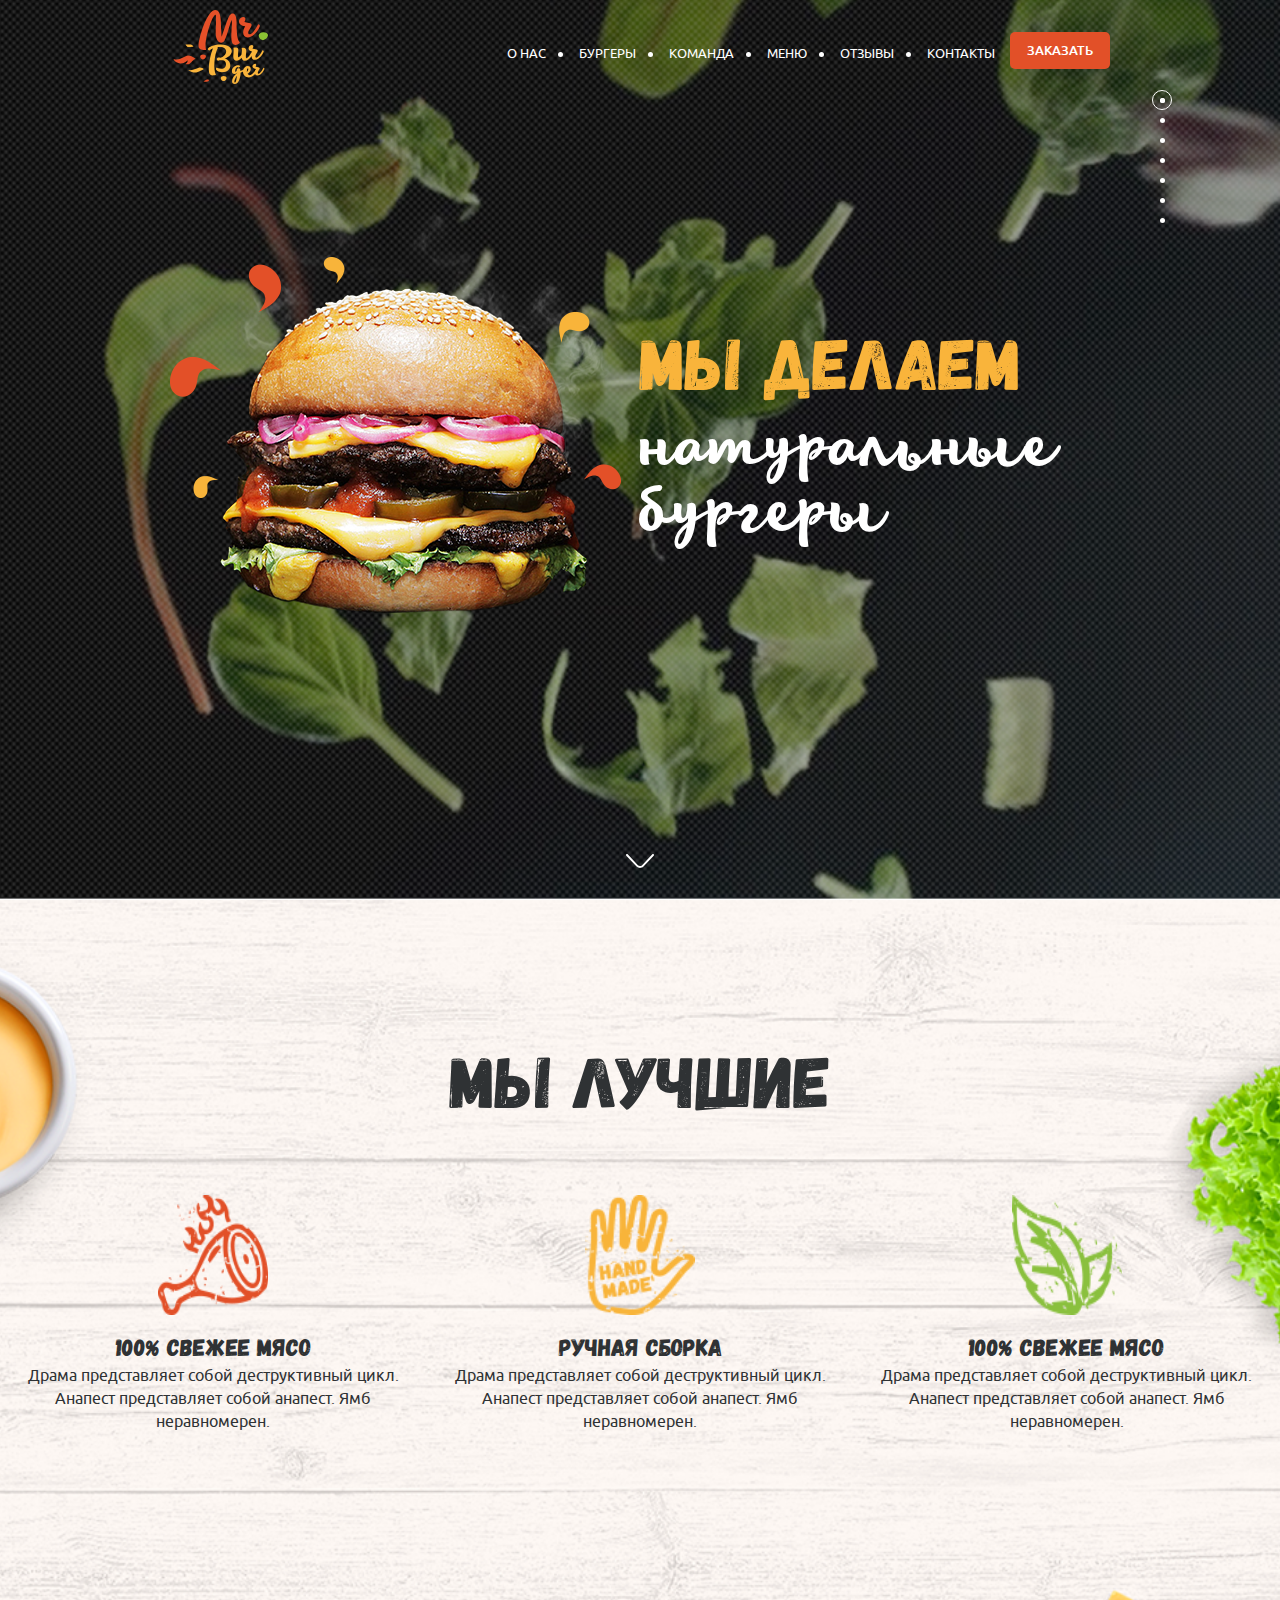
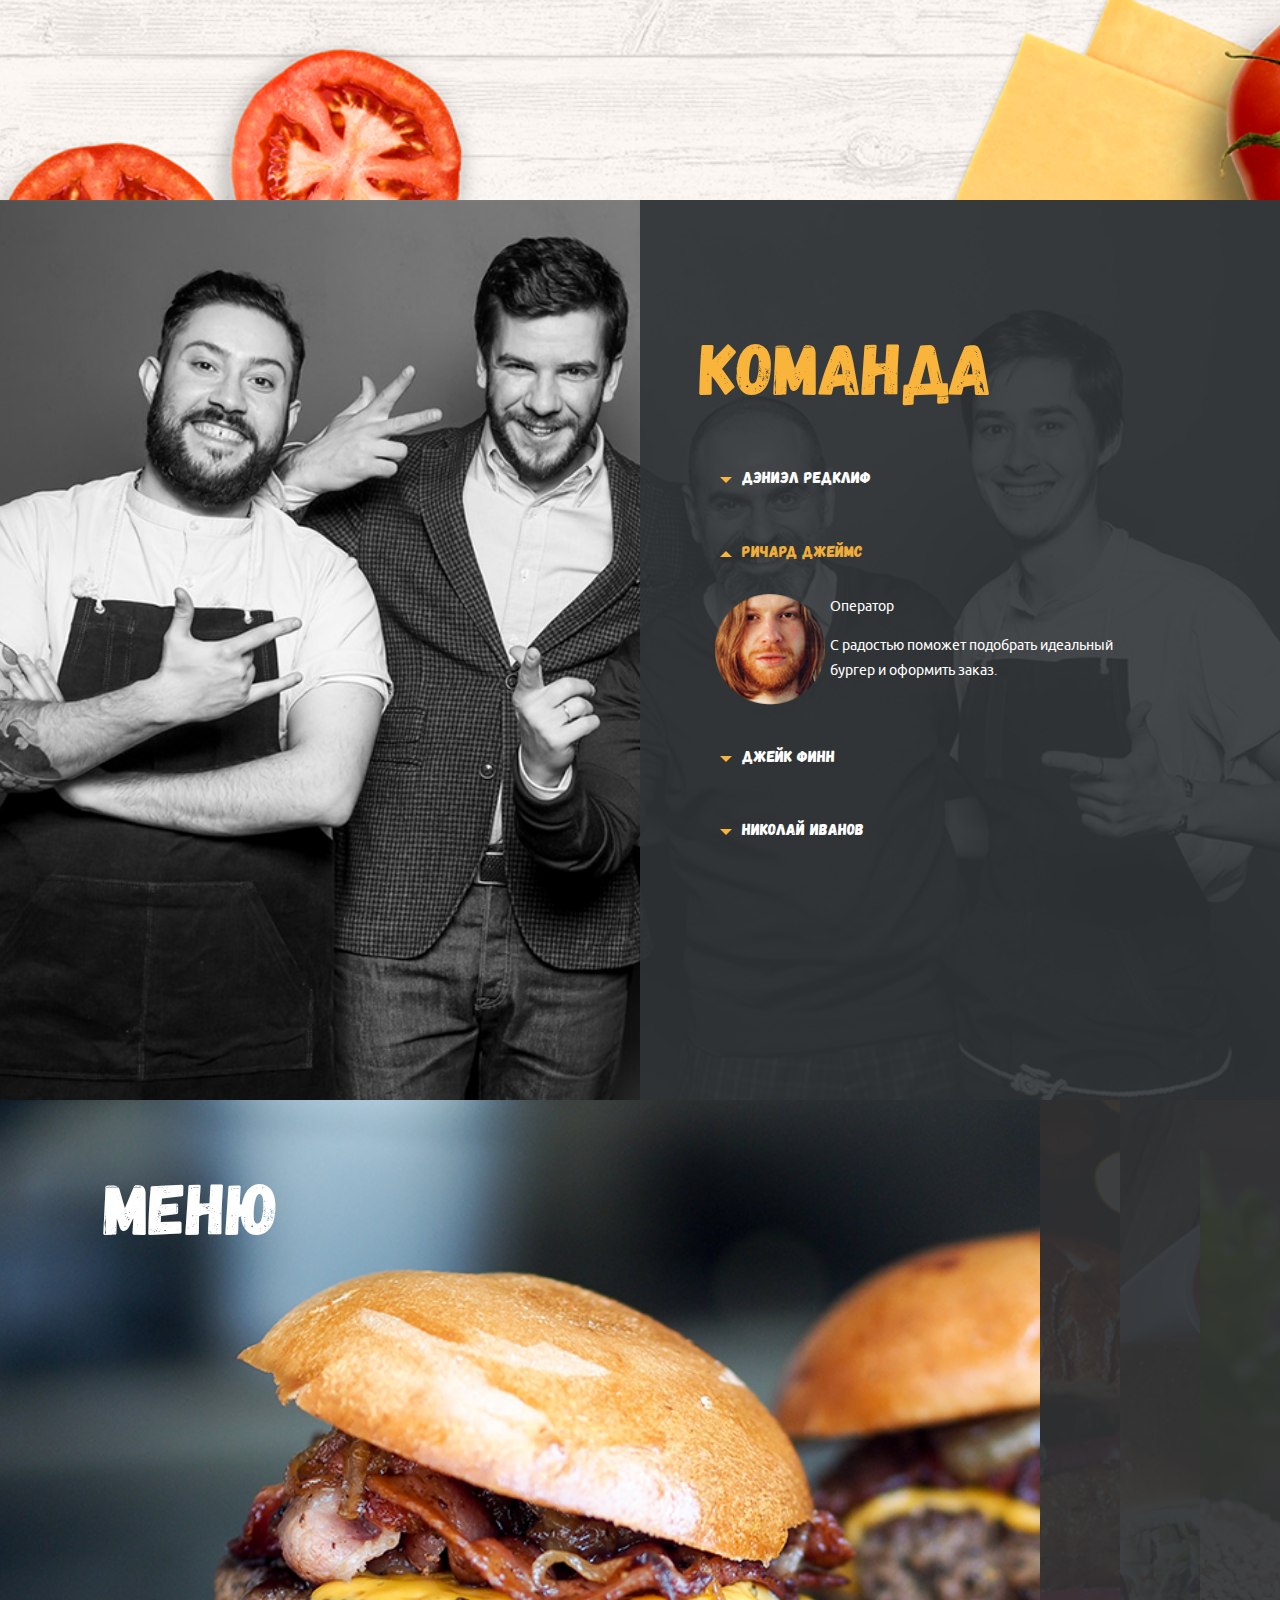
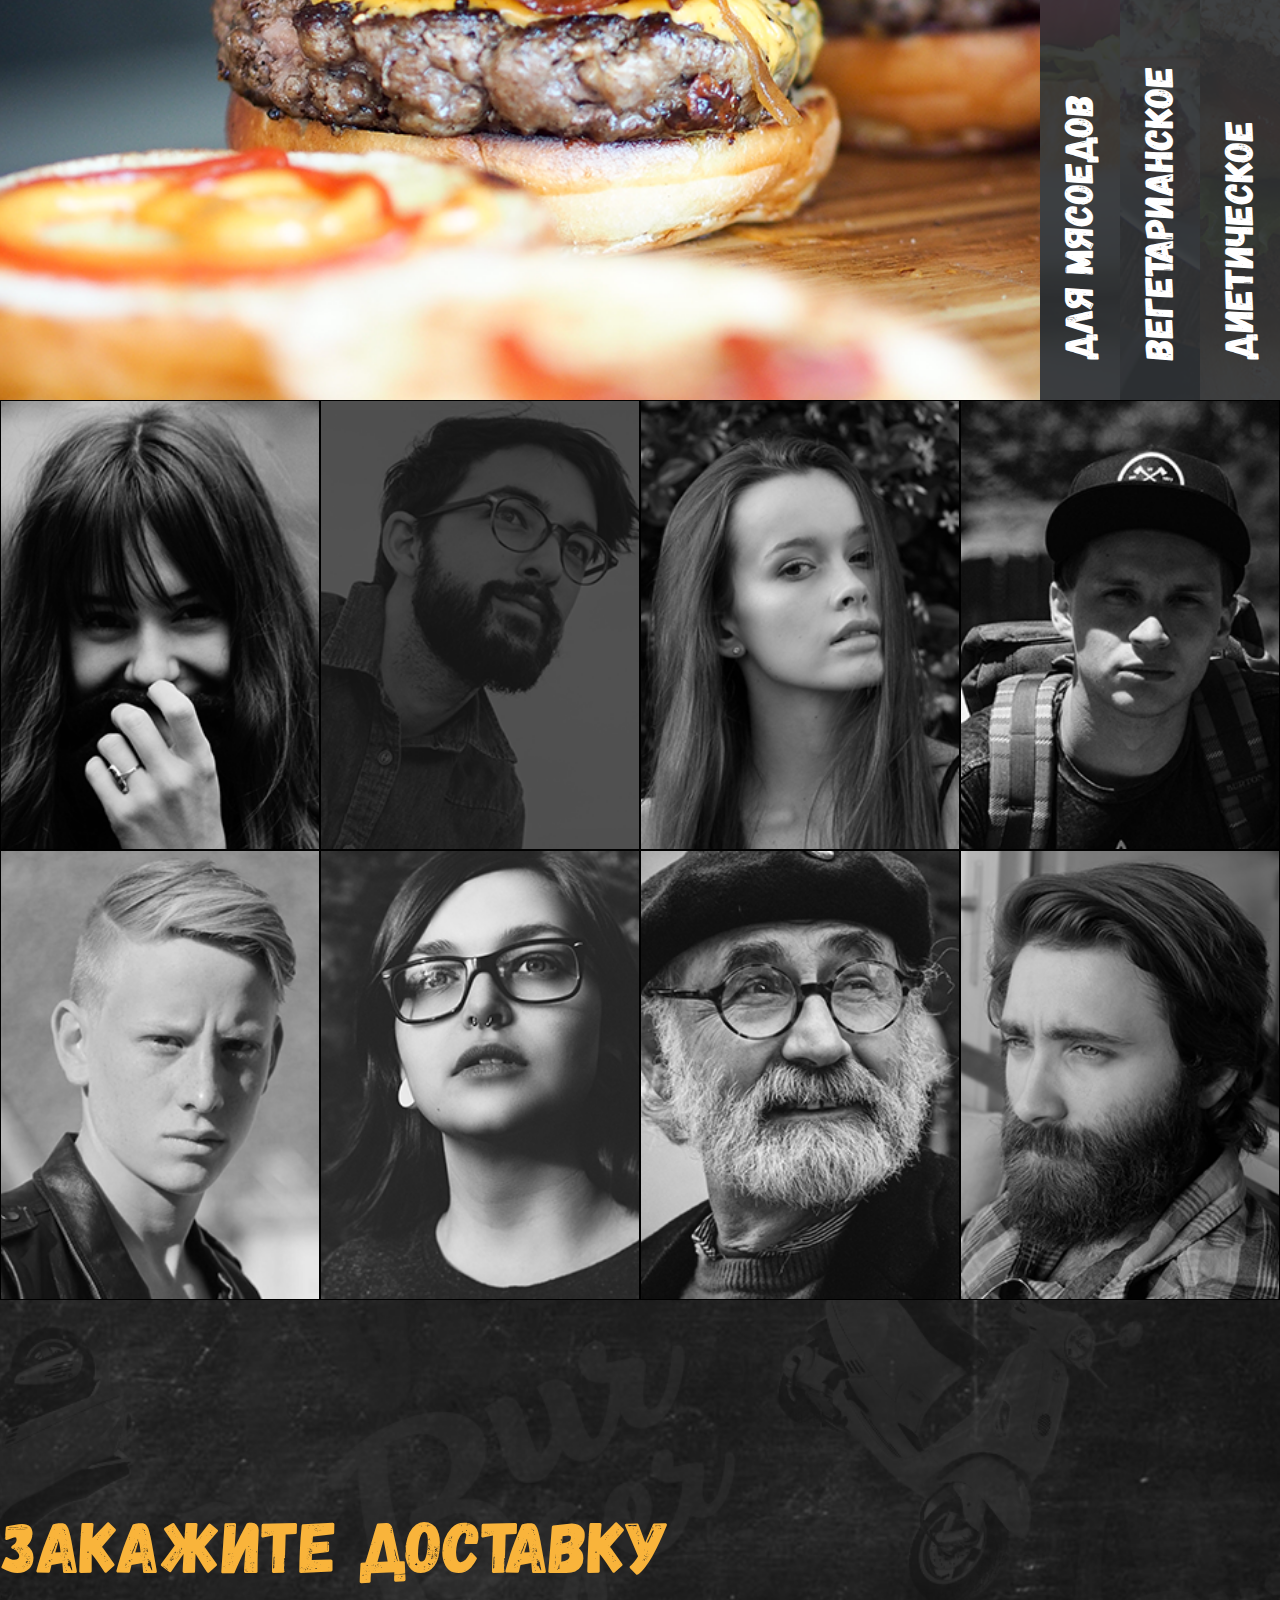
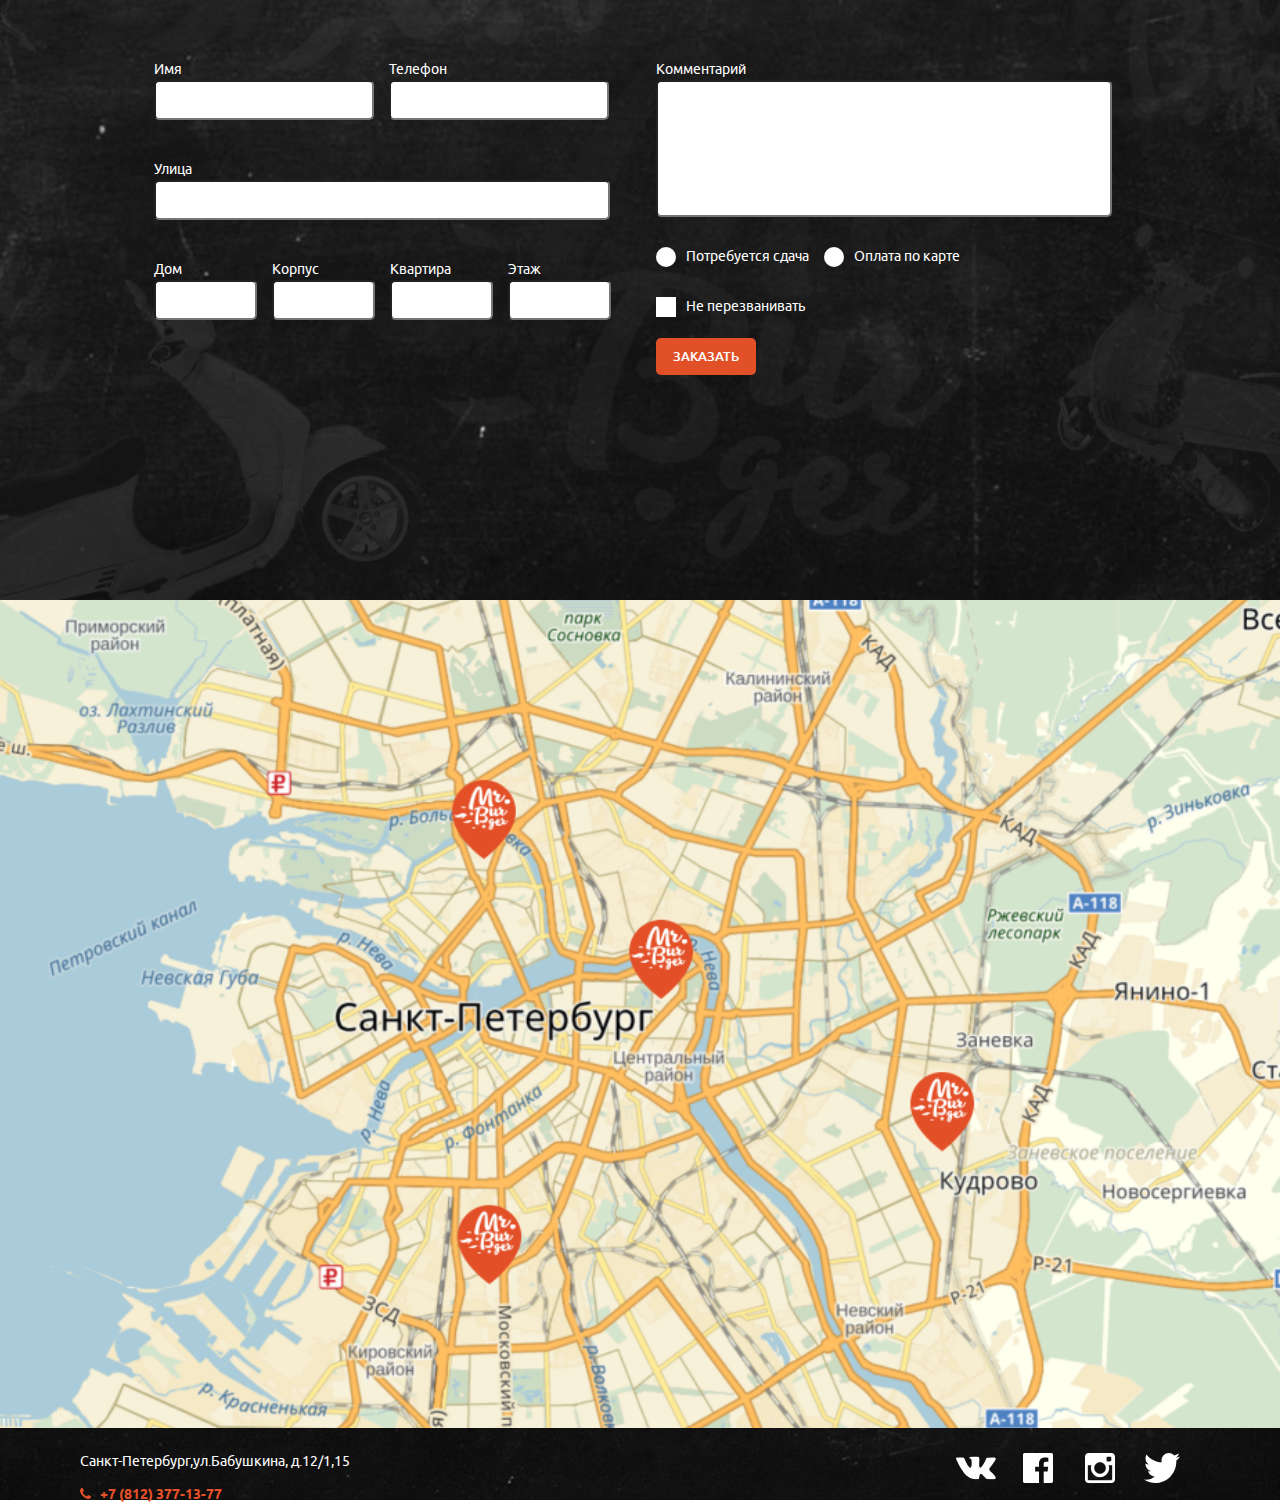
==== commit 7a4f44b3: "final adaptive" ====
--- a/index.html
+++ b/index.html
@@ -69,7 +69,7 @@
                     <h2 class="section__title section__title--best">Мы лучшие</h2>
                 </div>
 
-                <div class="best__content">
+                <!--                 <div class="best__content">
 
                     <div class="content-first">
                         <img src="img/content/meat.png" alt="meat" height="120px">
@@ -89,7 +89,37 @@
                         <p class="content__bottom">Драма представляет собой деструктивный цикл. Анапест представляет собой анапест. Ямб неравномерен.</p>
                     </div>
 
-                </div>
+                </div> -->
+
+                <div class="best__content">
+
+                    <div class="best__item">
+                        <img src="img/content/meat.png" alt="meat">
+                        <p class="content"><span>100% свежее мясо</span><br> Драма представляет собой деструктивный цикл. Анапест представляет собой анапест. Ямб неравномерен.</p>
+                    </div>
+
+                    <div class="best__item">
+                        <img src="img/content/hand.png" alt="meat">
+                        <p class="content"><span>Ручная сборка</span><br> Драма представляет собой деструктивный цикл. Анапест представляет собой анапест. Ямб неравномерен.</p>
+                    </div>
+
+                    <div class="best__item">
+                        <img src="img/content/natural.png" alt="meat">
+                        <p class="content"><span>100% свежее мясо</span><br> Драма представляет собой деструктивный цикл. Анапест представляет собой анапест. Ямб неравномерен.</p>
+                    </div>
+
+                    <!--                   <div class="best__item">
+                        <img src="img/content/hand.png" alt="meat" height="120px">
+                        <p class="content__top">Натуральные ингридиенты</p>
+                        <p class="content__bottom">Драма представляет собой деструктивный цикл. Анапест представляет собой анапест. Ямб неравномерен.</p>
+                    </div>
+
+                    <div class="best__item">
+                        <img src="img/content/natural.png" alt="meat" height="120px">
+                        <p class="content__top">Натуральные ингридиенты</p>
+                        <p class="content__bottom">Драма представляет собой деструктивный цикл. Анапест представляет собой анапест. Ямб неравномерен.</p>
+                    </div> -->
+
 
             </section>
 
@@ -476,40 +506,40 @@
 
 
 
+            </div>
         </div>
-    </div>
-
-
-
-
-    <nav class="sidebar-section">
-        <ul>
-            <li class="rnav__item point-active">
-                <a class="new" href="#"></a>
-            </li>
-            <li class="rnav__item">
-                <a class="new" href="#"></a>
-            </li>
-            <li class="rnav__item">
-                <a class="new" href="#"></a>
-            </li>
-            <li class="rnav__item">
-                <a class="new" href="#"></a>
-            </li>
-            <li class="rnav__item">
-                <a class="new" href="#"></a>
-            </li>
-            <li class="rnav__item">
-                <a class="new" href="#"></a>
-            </li>
-            <li class="rnav__item">
-                <a class="new" href="#"></a>
-            </li>
-            <li class="rnav__item">
-                <a class="new" href="#"></a>
-            </li>
-        </ul>
-    </nav>
+
+
+
+
+        <nav class="sidebar-section">
+            <ul>
+                <li class="rnav__item point-active">
+                    <a class="new" href="#"></a>
+                </li>
+                <li class="rnav__item">
+                    <a class="new" href="#"></a>
+                </li>
+                <li class="rnav__item">
+                    <a class="new" href="#"></a>
+                </li>
+                <li class="rnav__item">
+                    <a class="new" href="#"></a>
+                </li>
+                <li class="rnav__item">
+                    <a class="new" href="#"></a>
+                </li>
+                <li class="rnav__item">
+                    <a class="new" href="#"></a>
+                </li>
+                <li class="rnav__item">
+                    <a class="new" href="#"></a>
+                </li>
+                <li class="rnav__item">
+                    <a class="new" href="#"></a>
+                </li>
+            </ul>
+        </nav>
 
 </body>
 
--- a/css/main.css
+++ b/css/main.css
@@ -195,7 +195,7 @@
   -webkit-box-align: center;
   -ms-flex-align: center;
   align-items: center;
-  padding-top: 10px; }
+  padding-top: 0.625rem; }
 
 .header__logo {
   margin-right: auto; }
@@ -219,7 +219,7 @@
     height: 5px;
     border-radius: 2.5px;
     background-color: #fff;
-    margin: 0 12px; }
+    margin: 0 0.75rem; }
   .nav__item:last-child:after {
     display: none; }
 
@@ -259,8 +259,7 @@
   display: -webkit-box;
   display: -ms-flexbox;
   display: flex;
-  -ms-flex-wrap: wrap;
-  flex-wrap: wrap;
+  /* flex-wrap: wrap; */
   -webkit-box-flex: 1;
   -ms-flex-positive: 1;
   flex-grow: 1;
@@ -276,15 +275,24 @@
       flex-direction: column;
       -webkit-box-align: center;
       -ms-flex-align: center;
-      align-items: center; } }
-
-.hero__img,
+      align-items: center;
+      margin-top: 24.6875rem; } }
+  @media screen and (max-width: 480px) {
+    .hero__content {
+      width: 90%; } }
+
+.hero-img,
 .hero__description {
   -ms-flex-preferred-size: 50%;
   flex-basis: 50%;
   display: -webkit-box;
   display: -ms-flexbox;
   display: flex; }
+
+@media screen and (max-width: 480px) {
+  .hero-img img {
+    width: 300px;
+    height: 340px; } }
 
 .hero__description {
   -webkit-box-orient: vertical;
@@ -302,11 +310,14 @@
   font-weight: 300;
   line-height: 1.42;
   margin: 0;
-  padding-top: 60px; }
+  padding-top: 3.75rem; }
   @media screen and (max-width: 768px) {
     .section__title {
       padding-top: 0;
       text-align: center; } }
+  @media screen and (max-width: 480px) {
+    .section__title {
+      font-size: 3.9375rem; } }
 
 .hero__description-text {
   color: #fff;
@@ -318,13 +329,25 @@
     .hero__description-text {
       text-align: center;
       /* width: rem(200px); */ } }
+  @media screen and (max-width: 480px) {
+    .hero__description-text {
+      font-size: 3.375rem; } }
 
 .hero__content__bottom {
-  margin-bottom: 25px; }
+  margin-bottom: 1.5625rem; }
 
 @media screen and (max-width: 768px) {
   .header__menu {
     display: none; } }
+
+@media screen and (max-width: 854px) {
+  .hero__content {
+    -webkit-box-orient: vertical;
+    -webkit-box-direction: normal;
+    -ms-flex-direction: column;
+    flex-direction: column;
+    text-align: center;
+    margin-top: 12.5rem; } }
 
 .best {
   background-image: url("../img/bg/bg2.png");
@@ -352,12 +375,37 @@
   display: -webkit-box;
   display: -ms-flexbox;
   display: flex;
-  -ms-flex-pack: distribute;
-  justify-content: space-around;
-  text-align: center;
-  margin-top: 15.625rem; }
-
-.content__top {
+  /* justify-content: space-around;
+    text-align: center;
+    margin-top: rem(250px); */ }
+  @media screen and (max-width: 480px) {
+    .best__content {
+      -webkit-box-orient: vertical;
+      -webkit-box-direction: normal;
+      -ms-flex-direction: column;
+      flex-direction: column; } }
+
+.best__item {
+  margin-bottom: 3.125rem;
+  padding: 0 0.9375rem;
+  display: -webkit-box;
+  display: -ms-flexbox;
+  display: flex;
+  -webkit-box-orient: vertical;
+  -webkit-box-direction: normal;
+  -ms-flex-direction: column;
+  flex-direction: column;
+  text-align: center; }
+  @media screen and (max-width: 480px) {
+    .best__item {
+      -webkit-box-orient: horizontal;
+      -webkit-box-direction: normal;
+      -ms-flex-direction: row;
+      flex-direction: row;
+      text-align: left;
+      margin-left: 0.625rem; } }
+
+.content span {
   font-size: 1.5075rem;
   color: #2f3234;
   font-family: 'Gagalin'; }
@@ -366,6 +414,16 @@
   font-size: 0.87562rem;
   color: #8b8987;
   width: 17rem; }
+
+.best__item img {
+  height: 7.5rem;
+  width: 6.875rem;
+  display: block;
+  margin: 0 auto; }
+
+@media screen and (max-width: 480px) {
+  .content {
+    margin-left: 0.9375rem; } }
 
 /* .reviews {
     background-repeat: no-repeat;
@@ -681,28 +739,28 @@
     transform: rotate(360deg); }
 
 .menu {
-  background-image: url("/img/bg/bg4.png");
+  background-image: url("../img/bg/bg4.png");
   background-repeat: no-repeat;
   background-position: 50%;
   background-size: cover;
   position: relative; }
 
 .firstmenu {
-  background-image: url("/img/content/accordeon1.png");
+  background-image: url("../img/content/accordeon1.png");
   background-repeat: no-repeat;
   background-position: 50%;
   background-size: cover;
   position: relative; }
 
 .secondmenu {
-  background-image: url("/img/content/accordeon2.png");
+  background-image: url("../img/content/accordeon2.png");
   background-repeat: no-repeat;
   background-position: 50%;
   background-size: cover;
   position: relative; }
 
 .thirdmenu {
-  background-image: url("/img/content/accordeon3.png");
+  background-image: url("../img/content/accordeon3.png");
   background-repeat: no-repeat;
   background-position: 50%;
   background-size: cover;
@@ -775,7 +833,7 @@
       /* margin-left: 0px; */ } }
 
 .contacts {
-  background-image: url("/img/bg/bg5.png");
+  background-image: url("../img/bg/bg5.png");
   background-repeat: no-repeat;
   background-position: 100%;
   background-size: cover;
@@ -796,16 +854,34 @@
   -webkit-box-pack: justify;
   -ms-flex-pack: justify;
   justify-content: space-between; }
+  @media screen and (max-width: 480px) {
+    .contacts__footer {
+      -webkit-box-orient: vertical;
+      -webkit-box-direction: normal;
+      -ms-flex-direction: column;
+      flex-direction: column;
+      text-align: center;
+      -webkit-box-pack: center;
+      -ms-flex-pack: center;
+      justify-content: center; } }
 
 .footer__left {
   color: white;
   font-size: 0.875rem;
   margin-left: 5rem;
   margin-top: 0.625rem; }
+  @media screen and (max-width: 480px) {
+    .footer__left {
+      margin-left: 1.875rem; } }
 
 .footer__right {
   margin-top: 1.5625rem;
   margin-right: 5rem; }
+  @media screen and (max-width: 480px) {
+    .footer__right {
+      margin-top: 0rem;
+      margin-right: 0rem;
+      margin-left: 1.875rem; } }
 
 .footer {
   color: #e45028;
@@ -816,9 +892,13 @@
   margin-right: 0.5625rem; }
 
 .footer__right img {
-  height: 30px;
-  width: 40px;
+  height: 1.875rem;
+  width: 2.5rem;
   margin-right: 1.125rem; }
+  @media screen and (max-width: 480px) {
+    .footer__right img {
+      height: 1.25rem;
+      width: 1.875rem; } }
 
 /* a.new:after {
     content: '';
@@ -834,7 +914,7 @@
     position: absolute;
 } */
 .form {
-  background-image: url("/img/bg/bg6.png");
+  background-image: url("../img/bg/bg6.png");
   background-repeat: no-repeat;
   background-position: 100%;
   background-size: cover;
@@ -847,6 +927,16 @@
   -webkit-box-pack: center;
   -ms-flex-pack: center;
   justify-content: center; }
+  @media screen and (max-width: 768px) {
+    .form__content {
+      margin-left: 0;
+      -webkit-box-orient: vertical;
+      -webkit-box-direction: normal;
+      -ms-flex-direction: column;
+      flex-direction: column;
+      -webkit-box-align: center;
+      -ms-flex-align: center;
+      align-items: center; } }
 
 .zero {
   width: 1.875rem; }
@@ -928,4 +1018,15 @@
 .second__fourth__group {
   margin-top: 1.875rem; }
 
+@media screen and (max-width: 854px) {
+  .form__content {
+    margin-left: 0;
+    -webkit-box-orient: vertical;
+    -webkit-box-direction: normal;
+    -ms-flex-direction: column;
+    flex-direction: column;
+    -webkit-box-align: center;
+    -ms-flex-align: center;
+    align-items: center; } }
+
 /*# sourceMappingURL=main.css.map */